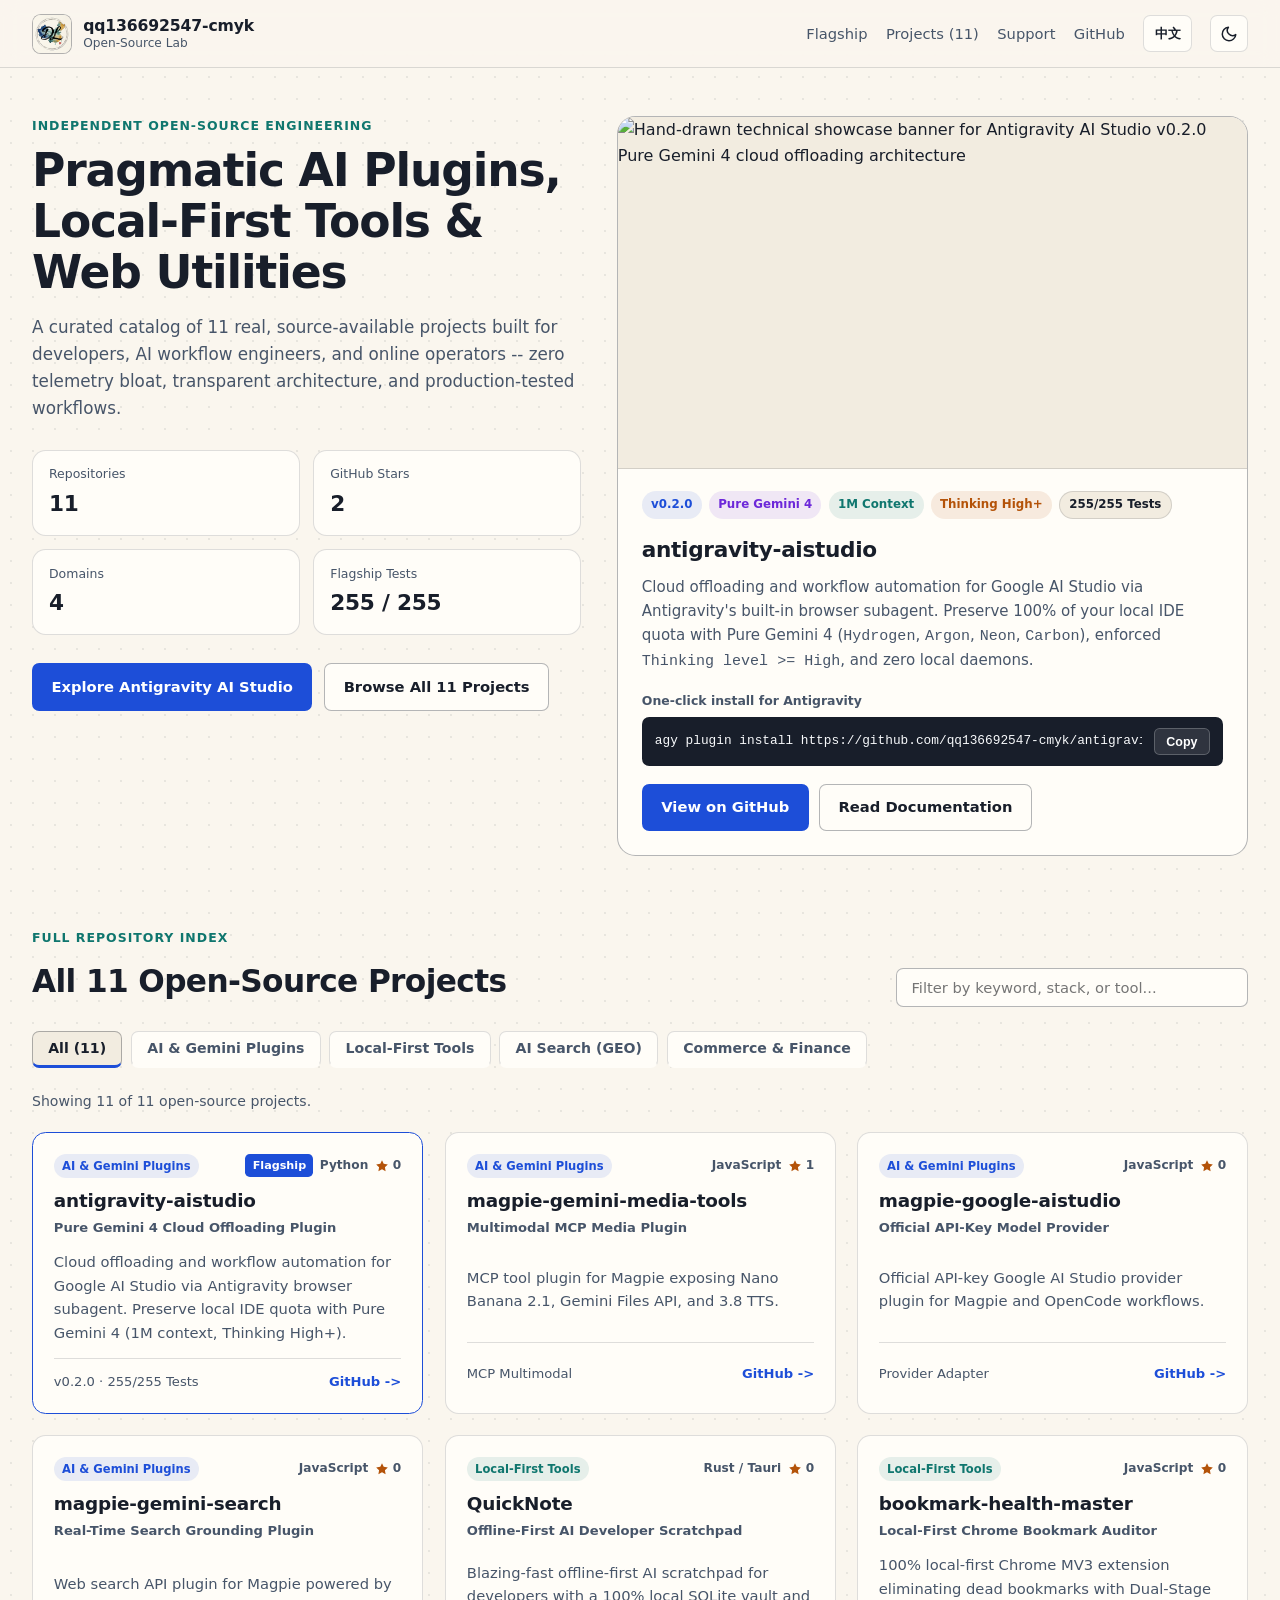
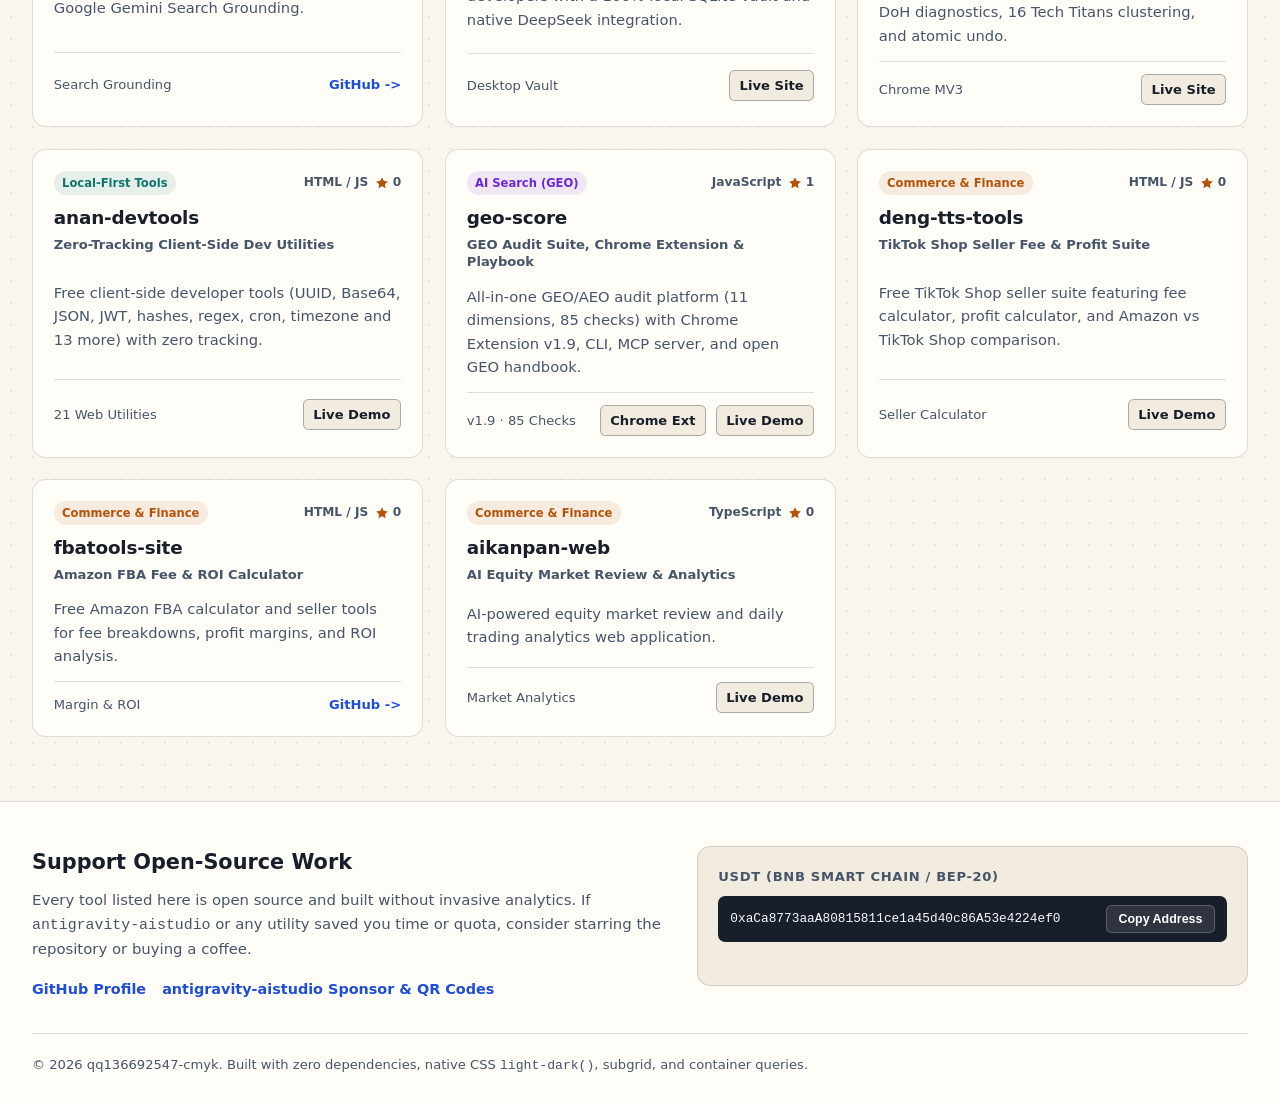
==== index.html @ bf9abc32 "chore: remove archived geo-optimization-handbook card and upgrade geo-score card to v1.9" ====
<!DOCTYPE html>
<html lang="en">
<head>
  <meta charset="UTF-8">
  <meta name="viewport" content="width=device-width, initial-scale=1.0">
  <meta name="color-scheme" content="light dark">
  <script>
    try {
      document.querySelector('meta[name="color-scheme"]').content = localStorage.getItem("color-scheme") ?? "light dark";
    } catch {}
  </script>
  <script>
    try {
      var langParam = new URLSearchParams(window.location.search).get("lang");
      var savedLang = localStorage.getItem("site-lang");
      var navLang = (navigator.language || "").toLowerCase();
      var initialLang = (langParam === "zh" || langParam === "en")
        ? langParam
        : ((savedLang === "zh" || savedLang === "en") ? savedLang : (navLang.startsWith("zh") ? "zh" : "en"));
      document.documentElement.lang = initialLang === "zh" ? "zh-CN" : "en";
      document.documentElement.dataset.lang = initialLang;
    } catch {}
  </script>
  <title>qq136692547-cmyk | Open-Source Hub &amp; Antigravity AI Studio</title>
  <meta name="description" content="Official open-source hub for qq136692547-cmyk: 11 original projects across Antigravity AI &amp; Gemini plugins, local-first developer tools, AI Search (GEO), and commerce analytics.">
  <meta name="author" content="qq136692547-cmyk">
  <link rel="canonical" href="https://qq136692547-cmyk.github.io/">
  <meta property="og:type" content="website">
  <meta property="og:title" content="qq136692547-cmyk | Open-Source Developer Hub">
  <meta property="og:description" content="11 open-source projects featuring antigravity-aistudio v0.2.0 (Pure Gemini 4 cloud offloading), Magpie MCP plugins, QuickNote, GEO Score, and seller tools.">
  <meta property="og:url" content="https://qq136692547-cmyk.github.io/">
  <meta property="og:image" content="https://raw.githubusercontent.com/qq136692547-cmyk/antigravity-aistudio/main/assets/hero-banner.png">
  <meta name="twitter:card" content="summary_large_image">
  <meta name="twitter:title" content="qq136692547-cmyk | Open-Source Developer Hub">
  <meta name="twitter:description" content="Explore antigravity-aistudio v0.2.0 and 10 more original open-source projects by qq136692547-cmyk.">
  <meta name="twitter:image" content="https://raw.githubusercontent.com/qq136692547-cmyk/antigravity-aistudio/main/assets/hero-banner.png">
  <link rel="icon" href="favicon.ico" sizes="any">
  <link rel="icon" type="image/png" sizes="32x32" href="assets/favicon-32.png">
  <link rel="apple-touch-icon" sizes="512x512" href="assets/brand-icon-512.png">
  <link rel="stylesheet" href="styles.css">
</head>
<body>
  <a class="skip-link" href="#projects" data-i18n="skip_link">Skip to projects</a>

  <header class="site-header">
    <div class="container header-inner">
      <a class="brand" href="#top" data-i18n-aria-label="brand_aria" aria-label="qq136692547-cmyk Open-Source Hub home">
        <span class="brand-mark" aria-hidden="true">
          <img src="assets/brand-icon-128.png" alt="" width="40" height="40" decoding="async" fetchpriority="high">
        </span>
        <span class="brand-text">
          <strong>qq136692547-cmyk</strong>
          <span data-i18n="brand_subtitle">Open-Source Lab</span>
        </span>
      </a>

      <nav class="header-nav" data-i18n-aria-label="nav_aria" aria-label="Primary navigation">
        <a href="#spotlight" data-i18n="nav_flagship">Flagship</a>
        <a href="#projects" data-i18n="nav_projects">Projects (11)</a>
        <a href="#support" data-i18n="nav_support">Support</a>
        <a href="https://github.com/qq136692547-cmyk" target="_blank" rel="noopener noreferrer" data-i18n="nav_github">GitHub</a>
        <button type="button" id="lang-toggle" class="lang-toggle" aria-label="切换为中文">中文</button>
        <button type="button" id="theme-toggle" class="theme-toggle">
          <span class="theme-icon-to-dark">
            <svg width="18" height="18" viewBox="0 0 24 24" fill="none" stroke="currentColor" stroke-width="2" stroke-linecap="round" stroke-linejoin="round" aria-hidden="true">
              <path d="M21 12.79A9 9 0 1 1 11.21 3a7 7 0 0 0 9.79 9.79z"/>
            </svg>
            <span class="sr-only" data-i18n="theme_to_dark">Switch to dark theme</span>
          </span>
          <span class="theme-icon-to-light">
            <svg width="18" height="18" viewBox="0 0 24 24" fill="none" stroke="currentColor" stroke-width="2" stroke-linecap="round" stroke-linejoin="round" aria-hidden="true">
              <circle cx="12" cy="12" r="4"/>
              <path d="M12 2v2M12 20v2M4.93 4.93l1.41 1.41M17.66 17.66l1.41 1.41M2 12h2M20 12h2M6.34 17.66l-1.41 1.41M19.07 4.93l-1.41 1.41"/>
            </svg>
            <span class="sr-only" data-i18n="theme_to_light">Switch to light theme</span>
          </span>
        </button>
      </nav>
    </div>
  </header>

  <main id="top">
    <section class="hero" aria-labelledby="hero-title">
      <div class="container hero-grid">
        <div class="hero-copy">
          <p class="eyebrow" data-i18n="hero_eyebrow">Independent Open-Source Engineering</p>
          <h1 id="hero-title" data-i18n="hero_title">Pragmatic AI Plugins, Local-First Tools &amp; Web Utilities</h1>
          <p class="hero-lead" data-i18n="hero_lead">
            A curated catalog of 11 real, source-available projects built for developers, AI workflow engineers, and online operators -- zero telemetry bloat, transparent architecture, and production-tested workflows.
          </p>

          <dl class="hero-stats" data-i18n-aria-label="hero_stats_aria" aria-label="Portfolio summary">
            <div class="stat-item">
              <dt data-i18n="stat_repos">Repositories</dt>
              <dd>11</dd>
            </div>
            <div class="stat-item">
              <dt data-i18n="stat_stars">GitHub Stars</dt>
              <dd id="total-stars">2</dd>
            </div>
            <div class="stat-item">
              <dt data-i18n="stat_domains">Domains</dt>
              <dd>4</dd>
            </div>
            <div class="stat-item">
              <dt data-i18n="stat_tests">Flagship Tests</dt>
              <dd>255 / 255</dd>
            </div>
          </dl>

          <div class="hero-actions">
            <a class="btn btn-primary" href="#spotlight" data-i18n="hero_cta_primary">Explore Antigravity AI Studio</a>
            <a class="btn btn-secondary" href="#projects" data-i18n="hero_cta_secondary">Browse All 11 Projects</a>
          </div>
        </div>

        <aside id="spotlight" class="spotlight" aria-labelledby="spotlight-title">
          <div class="spotlight-media">
            <img
              src="https://raw.githubusercontent.com/qq136692547-cmyk/antigravity-aistudio/main/assets/hero-banner.png"
              data-i18n-alt="spotlight_img_alt"
              alt="Hand-drawn technical showcase banner for Antigravity AI Studio v0.2.0 Pure Gemini 4 cloud offloading architecture"
              width="1376"
              height="768"
              loading="eager"
              fetchpriority="high"
            >
          </div>
          <div class="spotlight-body">
            <div class="spotlight-badges" data-i18n-aria-label="spotlight_badges_aria" aria-label="Flagship highlights">
              <span class="badge badge-cobalt">v0.2.0</span>
              <span class="badge badge-purple">Pure Gemini 4</span>
              <span class="badge badge-teal" data-i18n="badge_context">1M Context</span>
              <span class="badge badge-amber">Thinking High+</span>
              <span class="badge badge-neutral" data-i18n="badge_tests">255/255 Tests</span>
            </div>
            <h2 id="spotlight-title">antigravity-aistudio</h2>
            <p data-i18n-html="spotlight_desc">
              Cloud offloading and workflow automation for Google AI Studio via Antigravity's built-in browser subagent. Preserve 100% of your local IDE quota with Pure Gemini 4 (<code>Hydrogen</code>, <code>Argon</code>, <code>Neon</code>, <code>Carbon</code>), enforced <code>Thinking level &gt;= High</code>, and zero local daemons.
            </p>
            <p class="install-label" data-i18n="spotlight_install_label">One-click install for Antigravity</p>
            <div class="install-bar">
              <code id="install-cmd">agy plugin install https://github.com/qq136692547-cmyk/antigravity-aistudio</code>
              <button
                type="button"
                class="copy-btn"
                data-copy-target="install-cmd"
                data-i18n="copy_cmd_btn"
                data-i18n-aria-label="copy_cmd_aria"
                aria-label="Copy Antigravity AI Studio install command"
              >Copy</button>
            </div>
            <div class="spotlight-links">
              <a class="btn btn-primary" href="https://github.com/qq136692547-cmyk/antigravity-aistudio" target="_blank" rel="noopener noreferrer" data-i18n="spotlight_repo_btn">View on GitHub</a>
              <a class="btn btn-secondary" href="https://github.com/qq136692547-cmyk/antigravity-aistudio#readme" target="_blank" rel="noopener noreferrer" data-i18n="spotlight_docs_btn">Read Documentation</a>
            </div>
          </div>
        </aside>
      </div>
    </section>

    <section id="projects" class="catalog-section" aria-labelledby="catalog-title">
      <div class="container">
        <div class="catalog-header">
          <div>
            <p class="eyebrow" data-i18n="catalog_eyebrow">Full Repository Index</p>
            <h2 id="catalog-title" data-i18n="catalog_title">All 11 Open-Source Projects</h2>
          </div>
          <div class="search-wrap">
            <label for="project-search" class="sr-only" data-i18n="search_label">Search projects by name, stack, or keyword</label>
            <input
              type="search"
              id="project-search"
              class="search-input"
              data-i18n-placeholder="search_placeholder"
              placeholder="Filter by keyword, stack, or tool..."
              autocomplete="off"
              spellcheck="false"
            >
          </div>
        </div>

        <div class="filter-bar" role="group" data-i18n-aria-label="filter_bar_aria" aria-label="Filter projects by category">
          <button type="button" class="filter-btn" data-category="all" aria-pressed="true" data-i18n="filter_all">All (11)</button>
          <button type="button" class="filter-btn" data-category="ai-plugins" aria-pressed="false" data-i18n="filter_ai">AI &amp; Gemini Plugins</button>
          <button type="button" class="filter-btn" data-category="devtools" aria-pressed="false" data-i18n="filter_dev">Local-First Tools</button>
          <button type="button" class="filter-btn" data-category="geo" aria-pressed="false" data-i18n="filter_geo">AI Search (GEO)</button>
          <button type="button" class="filter-btn" data-category="commerce" aria-pressed="false" data-i18n="filter_commerce">Commerce &amp; Finance</button>
        </div>

        <p id="results-status" class="results-status" aria-live="polite">Showing 11 of 11 open-source projects.</p>

        <div id="projects-grid" class="projects-grid">
          <article class="card card-featured" data-repo="antigravity-aistudio" data-category="ai-plugins" data-search="antigravity-aistudio python ai plugins google ai studio gemini 4 1m context thinking high cloud offload browser subagent 云端卸载 推理 上下文 配额 浏览器 子智能体 调优">
            <header class="card-header">
              <div class="card-top-row">
                <span class="cat-pill cat-ai" data-i18n="cat_ai">AI &amp; Gemini Plugins</span>
                <div class="card-meta-right">
                  <span class="badge-featured" data-i18n="badge_flagship">Flagship</span>
                  <span class="lang-tag">Python</span>
                  <span class="star-pill" data-i18n-aria-label="stars_aria" aria-label="GitHub stars">
                    <svg width="14" height="14" viewBox="0 0 24 24" fill="currentColor" aria-hidden="true"><path d="M12 2l2.9 6.26L22 9.27l-5 4.87 1.18 6.88L12 17.77l-6.18 3.25L7 14.14 2 9.27l7.1-1.01L12 2z"/></svg>
                    <span data-stars-for="antigravity-aistudio">0</span>
                  </span>
                </div>
              </div>
              <h3>
                <a class="card-link" href="https://github.com/qq136692547-cmyk/antigravity-aistudio" target="_blank" rel="noopener noreferrer">antigravity-aistudio</a>
              </h3>
              <p class="card-subtitle" data-i18n="card_01_sub">Pure Gemini 4 Cloud Offloading Plugin</p>
            </header>
            <p class="card-body" data-i18n="card_01_desc">
              Cloud offloading and workflow automation for Google AI Studio via Antigravity browser subagent. Preserve local IDE quota with Pure Gemini 4 (1M context, Thinking High+).
            </p>
            <footer class="card-footer">
              <span class="footer-note" data-i18n="card_01_note">v0.2.0 &middot; 255/255 Tests</span>
              <span class="footer-actions">
                <span class="repo-arrow" aria-hidden="true" data-i18n="action_source">GitHub -&gt;</span>
              </span>
            </footer>
          </article>

          <article class="card" data-repo="magpie-gemini-media-tools" data-category="ai-plugins" data-search="magpie-gemini-media-tools javascript mcp plugin magpie nano banana 2.1 gemini files api 3.8 tts 多模态 生图 语音合成 音频 文件 插件">
            <header class="card-header">
              <div class="card-top-row">
                <span class="cat-pill cat-ai" data-i18n="cat_ai">AI &amp; Gemini Plugins</span>
                <div class="card-meta-right">
                  <span class="lang-tag">JavaScript</span>
                  <span class="star-pill" data-i18n-aria-label="stars_aria" aria-label="GitHub stars">
                    <svg width="14" height="14" viewBox="0 0 24 24" fill="currentColor" aria-hidden="true"><path d="M12 2l2.9 6.26L22 9.27l-5 4.87 1.18 6.88L12 17.77l-6.18 3.25L7 14.14 2 9.27l7.1-1.01L12 2z"/></svg>
                    <span data-stars-for="magpie-gemini-media-tools">1</span>
                  </span>
                </div>
              </div>
              <h3>
                <a class="card-link" href="https://github.com/qq136692547-cmyk/magpie-gemini-media-tools" target="_blank" rel="noopener noreferrer">magpie-gemini-media-tools</a>
              </h3>
              <p class="card-subtitle" data-i18n="card_02_sub">Multimodal MCP Media Plugin</p>
            </header>
            <p class="card-body" data-i18n="card_02_desc">
              MCP tool plugin for Magpie exposing Nano Banana 2.1, Gemini Files API, and 3.8 TTS.
            </p>
            <footer class="card-footer">
              <span class="footer-note" data-i18n="card_02_note">MCP Multimodal</span>
              <span class="footer-actions">
                <span class="repo-arrow" aria-hidden="true" data-i18n="action_source">GitHub -&gt;</span>
              </span>
            </footer>
          </article>

          <article class="card" data-repo="magpie-google-aistudio" data-category="ai-plugins" data-search="magpie-google-aistudio javascript api key provider plugin magpie opencode workflows 模型接入 密钥 工作流 插件">
            <header class="card-header">
              <div class="card-top-row">
                <span class="cat-pill cat-ai" data-i18n="cat_ai">AI &amp; Gemini Plugins</span>
                <div class="card-meta-right">
                  <span class="lang-tag">JavaScript</span>
                  <span class="star-pill" data-i18n-aria-label="stars_aria" aria-label="GitHub stars">
                    <svg width="14" height="14" viewBox="0 0 24 24" fill="currentColor" aria-hidden="true"><path d="M12 2l2.9 6.26L22 9.27l-5 4.87 1.18 6.88L12 17.77l-6.18 3.25L7 14.14 2 9.27l7.1-1.01L12 2z"/></svg>
                    <span data-stars-for="magpie-google-aistudio">0</span>
                  </span>
                </div>
              </div>
              <h3>
                <a class="card-link" href="https://github.com/qq136692547-cmyk/magpie-google-aistudio" target="_blank" rel="noopener noreferrer">magpie-google-aistudio</a>
              </h3>
              <p class="card-subtitle" data-i18n="card_03_sub">Official API-Key Model Provider</p>
            </header>
            <p class="card-body" data-i18n="card_03_desc">
              Official API-key Google AI Studio provider plugin for Magpie and OpenCode workflows.
            </p>
            <footer class="card-footer">
              <span class="footer-note" data-i18n="card_03_note">Provider Adapter</span>
              <span class="footer-actions">
                <span class="repo-arrow" aria-hidden="true" data-i18n="action_source">GitHub -&gt;</span>
              </span>
            </footer>
          </article>

          <article class="card" data-repo="magpie-gemini-search" data-category="ai-plugins" data-search="magpie-gemini-search javascript web search api plugin magpie google gemini search grounding 联网 搜索 实时 检索 插件">
            <header class="card-header">
              <div class="card-top-row">
                <span class="cat-pill cat-ai" data-i18n="cat_ai">AI &amp; Gemini Plugins</span>
                <div class="card-meta-right">
                  <span class="lang-tag">JavaScript</span>
                  <span class="star-pill" data-i18n-aria-label="stars_aria" aria-label="GitHub stars">
                    <svg width="14" height="14" viewBox="0 0 24 24" fill="currentColor" aria-hidden="true"><path d="M12 2l2.9 6.26L22 9.27l-5 4.87 1.18 6.88L12 17.77l-6.18 3.25L7 14.14 2 9.27l7.1-1.01L12 2z"/></svg>
                    <span data-stars-for="magpie-gemini-search">0</span>
                  </span>
                </div>
              </div>
              <h3>
                <a class="card-link" href="https://github.com/qq136692547-cmyk/magpie-gemini-search" target="_blank" rel="noopener noreferrer">magpie-gemini-search</a>
              </h3>
              <p class="card-subtitle" data-i18n="card_04_sub">Real-Time Search Grounding Plugin</p>
            </header>
            <p class="card-body" data-i18n="card_04_desc">
              Web search API plugin for Magpie powered by Google Gemini Search Grounding.
            </p>
            <footer class="card-footer">
              <span class="footer-note" data-i18n="card_04_note">Search Grounding</span>
              <span class="footer-actions">
                <span class="repo-arrow" aria-hidden="true" data-i18n="action_source">GitHub -&gt;</span>
              </span>
            </footer>
          </article>

          <article class="card" data-repo="QuickNote" data-category="devtools" data-search="quicknote rust tauri offline-first ai scratchpad sqlite vault deepseek desktop 便签 笔记 离线 本地 桌面端 数据库">
            <header class="card-header">
              <div class="card-top-row">
                <span class="cat-pill cat-dev" data-i18n="cat_dev">Local-First Tools</span>
                <div class="card-meta-right">
                  <span class="lang-tag">Rust / Tauri</span>
                  <span class="star-pill" data-i18n-aria-label="stars_aria" aria-label="GitHub stars">
                    <svg width="14" height="14" viewBox="0 0 24 24" fill="currentColor" aria-hidden="true"><path d="M12 2l2.9 6.26L22 9.27l-5 4.87 1.18 6.88L12 17.77l-6.18 3.25L7 14.14 2 9.27l7.1-1.01L12 2z"/></svg>
                    <span data-stars-for="QuickNote">0</span>
                  </span>
                </div>
              </div>
              <h3>
                <a class="card-link" href="https://github.com/qq136692547-cmyk/QuickNote" target="_blank" rel="noopener noreferrer">QuickNote</a>
              </h3>
              <p class="card-subtitle" data-i18n="card_05_sub">Offline-First AI Developer Scratchpad</p>
            </header>
            <p class="card-body" data-i18n="card_05_desc">
              Blazing-fast offline-first AI scratchpad for developers with a 100% local SQLite vault and native DeepSeek integration.
            </p>
            <footer class="card-footer">
              <span class="footer-note" data-i18n="card_05_note">Desktop Vault</span>
              <span class="footer-actions">
                <a class="demo-link" href="https://quicknote-official.pages.dev" target="_blank" rel="noopener noreferrer" data-i18n="action_live_site">Live Site</a>
              </span>
            </footer>
          </article>

          <article class="card" data-repo="bookmark-health-master" data-category="devtools" data-search="bookmark-health-master javascript chrome mv3 extension doh diagnostics clustering atomic undo 书签 死链 清理 扩展 浏览器 诊断 聚类 撤销">
            <header class="card-header">
              <div class="card-top-row">
                <span class="cat-pill cat-dev" data-i18n="cat_dev">Local-First Tools</span>
                <div class="card-meta-right">
                  <span class="lang-tag">JavaScript</span>
                  <span class="star-pill" data-i18n-aria-label="stars_aria" aria-label="GitHub stars">
                    <svg width="14" height="14" viewBox="0 0 24 24" fill="currentColor" aria-hidden="true"><path d="M12 2l2.9 6.26L22 9.27l-5 4.87 1.18 6.88L12 17.77l-6.18 3.25L7 14.14 2 9.27l7.1-1.01L12 2z"/></svg>
                    <span data-stars-for="bookmark-health-master">0</span>
                  </span>
                </div>
              </div>
              <h3>
                <a class="card-link" href="https://github.com/qq136692547-cmyk/bookmark-health-master" target="_blank" rel="noopener noreferrer">bookmark-health-master</a>
              </h3>
              <p class="card-subtitle" data-i18n="card_06_sub">Local-First Chrome Bookmark Auditor</p>
            </header>
            <p class="card-body" data-i18n="card_06_desc">
              100% local-first Chrome MV3 extension eliminating dead bookmarks with Dual-Stage DoH diagnostics, 16 Tech Titans clustering, and atomic undo.
            </p>
            <footer class="card-footer">
              <span class="footer-note" data-i18n="card_06_note">Chrome MV3</span>
              <span class="footer-actions">
                <a class="demo-link" href="https://bhm-pro-ern.pages.dev/" target="_blank" rel="noopener noreferrer" data-i18n="action_live_site">Live Site</a>
              </span>
            </footer>
          </article>

          <article class="card" data-repo="anan-devtools" data-category="devtools" data-search="anan-devtools html js client-side developer tools uuid base64 json jwt hashes regex cron timezone 开发者工具 工具箱 格式化 编码 哈希 正则 时区">
            <header class="card-header">
              <div class="card-top-row">
                <span class="cat-pill cat-dev" data-i18n="cat_dev">Local-First Tools</span>
                <div class="card-meta-right">
                  <span class="lang-tag">HTML / JS</span>
                  <span class="star-pill" data-i18n-aria-label="stars_aria" aria-label="GitHub stars">
                    <svg width="14" height="14" viewBox="0 0 24 24" fill="currentColor" aria-hidden="true"><path d="M12 2l2.9 6.26L22 9.27l-5 4.87 1.18 6.88L12 17.77l-6.18 3.25L7 14.14 2 9.27l7.1-1.01L12 2z"/></svg>
                    <span data-stars-for="anan-devtools">0</span>
                  </span>
                </div>
              </div>
              <h3>
                <a class="card-link" href="https://github.com/qq136692547-cmyk/anan-devtools" target="_blank" rel="noopener noreferrer">anan-devtools</a>
              </h3>
              <p class="card-subtitle" data-i18n="card_07_sub">Zero-Tracking Client-Side Dev Utilities</p>
            </header>
            <p class="card-body" data-i18n="card_07_desc">
              Free client-side developer tools (UUID, Base64, JSON, JWT, hashes, regex, cron, timezone and 13 more) with zero tracking.
            </p>
            <footer class="card-footer">
              <span class="footer-note" data-i18n="card_07_note">21 Web Utilities</span>
              <span class="footer-actions">
                <a class="demo-link" href="https://anan.zh.kg" target="_blank" rel="noopener noreferrer" data-i18n="action_live_demo">Live Demo</a>
              </span>
            </footer>
          </article>

          <article class="card" data-repo="geo-score" data-category="geo" data-search="geo-score javascript generative engine optimization geo aeo audit tool ai search visibility chrome extension cli mcp handbook llms.txt 生成式引擎优化 ai搜索 诊断 评分 可见度 引用率 浏览器扩展 实战手册">
            <header class="card-header">
              <div class="card-top-row">
                <span class="cat-pill cat-geo" data-i18n="cat_geo">AI Search (GEO)</span>
                <div class="card-meta-right">
                  <span class="lang-tag">JavaScript</span>
                  <span class="star-pill" data-i18n-aria-label="stars_aria" aria-label="GitHub stars">
                    <svg width="14" height="14" viewBox="0 0 24 24" fill="currentColor" aria-hidden="true"><path d="M12 2l2.9 6.26L22 9.27l-5 4.87 1.18 6.88L12 17.77l-6.18 3.25L7 14.14 2 9.27l7.1-1.01L12 2z"/></svg>
                    <span data-stars-for="geo-score">1</span>
                  </span>
                </div>
              </div>
              <h3>
                <a class="card-link" href="https://github.com/qq136692547-cmyk/geo-score" target="_blank" rel="noopener noreferrer">geo-score</a>
              </h3>
              <p class="card-subtitle" data-i18n="card_08_sub">GEO Audit Suite, Chrome Extension &amp; Playbook</p>
            </header>
            <p class="card-body" data-i18n="card_08_desc">
              All-in-one GEO/AEO audit platform (11 dimensions, 85 checks) with Chrome Extension v1.9, CLI, MCP server, and open GEO handbook.
            </p>
            <footer class="card-footer">
              <span class="footer-note" data-i18n="card_08_note">v1.9 · 85 Checks</span>
              <span class="footer-actions">
                <a class="demo-link" href="https://chromewebstore.google.com/detail/geoscore-free-geo-aeo-llm/cboppgehhkhaamcgfcikhekkdaelichn" target="_blank" rel="noopener noreferrer" data-i18n="action_chrome_ext">Chrome Ext</a>
                <a class="demo-link" href="https://geoscore.help/" target="_blank" rel="noopener noreferrer" data-i18n="action_live_demo">Live Demo</a>
              </span>
            </footer>
          </article>

          <article class="card" data-repo="deng-tts-tools" data-category="commerce" data-search="deng-tts-tools html js tiktok shop seller suite fee calculator profit amazon comparison tiktok 跨境电商 卖家 佣金 费用 利润 计算器 亚马逊">
            <header class="card-header">
              <div class="card-top-row">
                <span class="cat-pill cat-commerce" data-i18n="cat_commerce">Commerce &amp; Finance</span>
                <div class="card-meta-right">
                  <span class="lang-tag">HTML / JS</span>
                  <span class="star-pill" data-i18n-aria-label="stars_aria" aria-label="GitHub stars">
                    <svg width="14" height="14" viewBox="0 0 24 24" fill="currentColor" aria-hidden="true"><path d="M12 2l2.9 6.26L22 9.27l-5 4.87 1.18 6.88L12 17.77l-6.18 3.25L7 14.14 2 9.27l7.1-1.01L12 2z"/></svg>
                    <span data-stars-for="deng-tts-tools">0</span>
                  </span>
                </div>
              </div>
              <h3>
                <a class="card-link" href="https://github.com/qq136692547-cmyk/deng-tts-tools" target="_blank" rel="noopener noreferrer">deng-tts-tools</a>
              </h3>
              <p class="card-subtitle" data-i18n="card_10_sub">TikTok Shop Seller Fee &amp; Profit Suite</p>
            </header>
            <p class="card-body" data-i18n="card_10_desc">
              Free TikTok Shop seller suite featuring fee calculator, profit calculator, and Amazon vs TikTok Shop comparison.
            </p>
            <footer class="card-footer">
              <span class="footer-note" data-i18n="card_10_note">Seller Calculator</span>
              <span class="footer-actions">
                <a class="demo-link" href="https://ttcalc.shop/" target="_blank" rel="noopener noreferrer" data-i18n="action_live_demo">Live Demo</a>
              </span>
            </footer>
          </article>

          <article class="card" data-repo="fbatools-site" data-category="commerce" data-search="fbatools-site html js amazon fba calculator seller tools fee breakdowns profit margins roi 亚马逊 跨境电商 费用 利润 毛利率 投资回报率 计算器">
            <header class="card-header">
              <div class="card-top-row">
                <span class="cat-pill cat-commerce" data-i18n="cat_commerce">Commerce &amp; Finance</span>
                <div class="card-meta-right">
                  <span class="lang-tag">HTML / JS</span>
                  <span class="star-pill" data-i18n-aria-label="stars_aria" aria-label="GitHub stars">
                    <svg width="14" height="14" viewBox="0 0 24 24" fill="currentColor" aria-hidden="true"><path d="M12 2l2.9 6.26L22 9.27l-5 4.87 1.18 6.88L12 17.77l-6.18 3.25L7 14.14 2 9.27l7.1-1.01L12 2z"/></svg>
                    <span data-stars-for="fbatools-site">0</span>
                  </span>
                </div>
              </div>
              <h3>
                <a class="card-link" href="https://github.com/qq136692547-cmyk/fbatools-site" target="_blank" rel="noopener noreferrer">fbatools-site</a>
              </h3>
              <p class="card-subtitle" data-i18n="card_11_sub">Amazon FBA Fee &amp; ROI Calculator</p>
            </header>
            <p class="card-body" data-i18n="card_11_desc">
              Free Amazon FBA calculator and seller tools for fee breakdowns, profit margins, and ROI analysis.
            </p>
            <footer class="card-footer">
              <span class="footer-note" data-i18n="card_11_note">Margin &amp; ROI</span>
              <span class="footer-actions">
                <span class="repo-arrow" aria-hidden="true" data-i18n="action_source">GitHub -&gt;</span>
              </span>
            </footer>
          </article>

          <article class="card" data-repo="aikanpan-web" data-category="commerce" data-search="aikanpan-web typescript ai-powered equity market review daily trading analytics web application 爱看盘 a股 股票 复盘 交易分析 金融 量化">
            <header class="card-header">
              <div class="card-top-row">
                <span class="cat-pill cat-commerce" data-i18n="cat_commerce">Commerce &amp; Finance</span>
                <div class="card-meta-right">
                  <span class="lang-tag">TypeScript</span>
                  <span class="star-pill" data-i18n-aria-label="stars_aria" aria-label="GitHub stars">
                    <svg width="14" height="14" viewBox="0 0 24 24" fill="currentColor" aria-hidden="true"><path d="M12 2l2.9 6.26L22 9.27l-5 4.87 1.18 6.88L12 17.77l-6.18 3.25L7 14.14 2 9.27l7.1-1.01L12 2z"/></svg>
                    <span data-stars-for="aikanpan-web">0</span>
                  </span>
                </div>
              </div>
              <h3>
                <a class="card-link" href="https://github.com/qq136692547-cmyk/aikanpan-web" target="_blank" rel="noopener noreferrer">aikanpan-web</a>
              </h3>
              <p class="card-subtitle" data-i18n="card_12_sub">AI Equity Market Review &amp; Analytics</p>
            </header>
            <p class="card-body" data-i18n="card_12_desc">
              AI-powered equity market review and daily trading analytics web application.
            </p>
            <footer class="card-footer">
              <span class="footer-note" data-i18n="card_12_note">Market Analytics</span>
              <span class="footer-actions">
                <a class="demo-link" href="https://aikanpan.top" target="_blank" rel="noopener noreferrer" data-i18n="action_live_demo">Live Demo</a>
              </span>
            </footer>
          </article>
        </div>

        <div id="empty-state" class="empty-state" hidden>
          <p data-i18n="empty_text">No projects matched your current filter or search query.</p>
          <button type="button" id="reset-filters" class="btn btn-secondary" data-i18n="empty_reset">Reset Filters</button>
        </div>
      </div>
    </section>
  </main>

  <footer id="support" class="site-footer">
    <div class="container footer-grid">
      <div class="footer-about">
        <h2 data-i18n="footer_heading">Support Open-Source Work</h2>
        <p data-i18n-html="footer_desc">
          Every tool listed here is open source and built without invasive analytics. If <code>antigravity-aistudio</code> or any utility saved you time or quota, consider starring the repository or buying a coffee.
        </p>
        <div class="footer-links">
          <a href="https://github.com/qq136692547-cmyk" target="_blank" rel="noopener noreferrer" data-i18n="footer_gh_profile">GitHub Profile</a>
          <a href="https://github.com/qq136692547-cmyk/antigravity-aistudio#support--buy-me-a-coffee" target="_blank" rel="noopener noreferrer" data-i18n="footer_sponsor_link">antigravity-aistudio Sponsor &amp; QR Codes</a>
        </div>
      </div>

      <div class="support-box">
        <p class="support-label" data-i18n="support_usdt_label">USDT (BNB Smart Chain / BEP-20)</p>
        <div class="wallet-row">
          <code id="usdt-address">0xaCa8773aaA80815811ce1a45d40c86A53e4224ef0</code>
          <button
            type="button"
            class="copy-btn"
            data-copy-target="usdt-address"
            data-i18n="copy_addr_btn"
            data-i18n-aria-label="copy_addr_aria"
            aria-label="Copy USDT BNB Smart Chain wallet address"
          >Copy Address</button>
        </div>
        <p id="copy-status" class="copy-status" aria-live="polite"></p>
      </div>
    </div>

    <div class="container footer-bottom">
      <p data-i18n-html="footer_bottom">&copy; 2026 qq136692547-cmyk. Built with zero dependencies, native CSS <code>light-dark()</code>, subgrid, and container queries.</p>
    </div>
  </footer>

  <script src="app.js" defer></script>
</body>
</html>
---- styles.css ----
:root {
  color-scheme: light dark;

  --bg-page: light-dark(#FAF6EE, #0B101C);
  --bg-dot: light-dark(rgba(24, 30, 42, 0.08), rgba(148, 163, 184, 0.12));
  --bg-surface: light-dark(#FFFDF8, #131B2E);
  --bg-surface-alt: light-dark(#F2ECE0, #1A243B);
  --bg-header: light-dark(rgba(250, 246, 238, 0.9), rgba(11, 16, 28, 0.9));
  --bg-code: light-dark(#181E2A, #070B14);

  --text-primary: light-dark(#181E2A, #F1F5F9);
  --text-secondary: light-dark(#475569, #94A3B8);
  --text-code: light-dark(#F8FAFC, #E2E8F0);

  --border-subtle: light-dark(rgba(24, 30, 42, 0.14), rgba(148, 163, 184, 0.18));
  --border-strong: light-dark(rgba(24, 30, 42, 0.32), rgba(148, 163, 184, 0.38));

  --accent-cobalt: light-dark(#1D4ED8, #60A5FA);
  --accent-cobalt-soft: light-dark(rgba(29, 78, 216, 0.1), rgba(96, 165, 250, 0.16));
  --accent-teal: light-dark(#0F766E, #2DD4BF);
  --accent-teal-soft: light-dark(rgba(15, 118, 110, 0.1), rgba(45, 212, 191, 0.16));
  --accent-purple: light-dark(#6D28D9, #A78BFA);
  --accent-purple-soft: light-dark(rgba(109, 40, 217, 0.1), rgba(167, 139, 250, 0.16));
  --accent-amber: light-dark(#B45309, #FBBF24);
  --accent-amber-soft: light-dark(rgba(180, 83, 9, 0.11), rgba(251, 191, 36, 0.16));

  --shadow-card: light-dark(0 1px 3px rgba(24, 30, 42, 0.06), 0 4px 16px rgba(2, 6, 23, 0.45));
  --shadow-card-hover: light-dark(0 14px 28px rgba(24, 30, 42, 0.12), 0 16px 32px rgba(2, 6, 23, 0.65));

  --font-sans: system-ui, -apple-system, "Segoe UI", Roboto, "PingFang SC", "Hiragino Sans GB", "Microsoft YaHei", "Noto Sans CJK SC", Helvetica, Arial, sans-serif;
  --font-mono: ui-monospace, SFMono-Regular, Menlo, Monaco, Consolas, monospace;

  --radius-sm: 0.45rem;
  --radius-md: 0.85rem;
  --radius-lg: 1.15rem;

  &:has(> head > meta[name="color-scheme"][content="dark"]) {
    color-scheme: dark;
  }

  &:has(> head > meta[name="color-scheme"][content="light"]) {
    color-scheme: light;
  }
}

*,
*::before,
*::after {
  box-sizing: border-box;
}

html {
  scroll-behavior: smooth;
}

body {
  margin: 0;
  min-height: 100dvh;
  font-family: var(--font-sans);
  line-height: 1.6;
  color: var(--text-primary);
  background-color: var(--bg-page);
  background-image: radial-gradient(var(--bg-dot) 1px, transparent 1px);
  background-size: 22px 22px;
  -webkit-font-smoothing: antialiased;
}

img {
  display: block;
  max-width: 100%;
  height: auto;
}

code {
  font-family: var(--font-mono);
}

.sr-only {
  position: absolute;
  width: 1px;
  height: 1px;
  padding: 0;
  margin: -1px;
  overflow: hidden;
  clip: rect(0, 0, 0, 0);
  white-space: nowrap;
  border: 0;
}

.skip-link {
  position: absolute;
  inset-inline-start: 1rem;
  inset-block-start: -4rem;
  z-index: 100;
  padding: 0.6rem 1rem;
  border-radius: var(--radius-sm);
  background: var(--accent-cobalt);
  color: #FFFFFF;
  font-weight: 600;
  text-decoration: none;
}

.skip-link:focus {
  inset-block-start: 1rem;
}

.container {
  width: min(76rem, 100% - 2.5rem);
  margin-inline: auto;
}

/* Header & Navigation */
.site-header {
  position: sticky;
  top: 0;
  z-index: 40;
  background-color: var(--bg-header);
  backdrop-filter: blur(10px);
  border-block-end: 1px solid var(--border-subtle);
}

.header-inner {
  display: flex;
  align-items: center;
  justify-content: space-between;
  gap: 1rem;
  padding-block: 0.85rem;
}

.brand {
  display: inline-flex;
  align-items: center;
  gap: 0.7rem;
  color: inherit;
  text-decoration: none;
}

.brand-mark {
  display: block;
  flex: none;
  width: 2.5rem;
  height: 2.5rem;
  border-radius: 0.55rem;
  overflow: hidden;
  background-color: #FAF6EE;
  border: 1px solid var(--border-strong);
  box-shadow: light-dark(0 2px 6px rgba(24, 30, 42, 0.14), 0 2px 10px rgba(0, 0, 0, 0.45));
}

.brand-mark img {
  display: block;
  width: 100%;
  height: 100%;
  object-fit: cover;
}

.brand-text {
  display: flex;
  flex-direction: column;
  line-height: 1.2;
}

.brand-text strong {
  font-size: 0.98rem;
  letter-spacing: -0.01em;
}

.brand-text span {
  font-size: 0.76rem;
  color: var(--text-secondary);
}

.header-nav {
  display: flex;
  align-items: center;
  gap: 1.15rem;
}

.header-nav a {
  font-size: 0.92rem;
  font-weight: 500;
  color: var(--text-secondary);
  text-decoration: none;
  transition: color 0.15s ease;
}

.header-nav a:hover,
.header-nav a:focus-visible {
  color: var(--accent-cobalt);
}

/* Language & Theme Toggle */
.lang-toggle {
  display: inline-flex;
  align-items: center;
  justify-content: center;
  min-width: 2.65rem;
  height: 2.35rem;
  padding: 0 0.65rem;
  border-radius: var(--radius-sm);
  border: 1px solid var(--border-subtle);
  background-color: var(--bg-surface);
  color: var(--text-primary);
  font-family: inherit;
  font-size: 0.82rem;
  font-weight: 700;
  line-height: 1;
  white-space: nowrap;
  cursor: pointer;
  transition: border-color 0.15s ease, background-color 0.15s ease, color 0.15s ease;
}

.lang-toggle:hover {
  border-color: var(--accent-cobalt);
  background-color: var(--bg-surface-alt);
  color: var(--accent-cobalt);
}

.lang-toggle:focus-visible {
  outline: 2px solid var(--accent-cobalt);
  outline-offset: 2px;
}

/* Theme Toggle (CSS-driven state visibility) */
.theme-toggle {
  display: inline-grid;
  place-items: center;
  width: 2.35rem;
  height: 2.35rem;
  padding: 0;
  border-radius: var(--radius-sm);
  border: 1px solid var(--border-subtle);
  background-color: var(--bg-surface);
  color: var(--text-primary);
  cursor: pointer;
  transition: border-color 0.15s ease, background-color 0.15s ease;
}

.theme-toggle:hover {
  border-color: var(--accent-cobalt);
  background-color: var(--bg-surface-alt);
}

.theme-toggle:focus-visible {
  outline: 2px solid var(--accent-cobalt);
  outline-offset: 2px;
}

.theme-icon-to-light {
  display: none;
}

.theme-icon-to-dark {
  display: inline-flex;
}

@media (prefers-color-scheme: dark) {
  :root:has(> head > meta[name="color-scheme"][content="light dark"]) .theme-icon-to-dark {
    display: none;
  }

  :root:has(> head > meta[name="color-scheme"][content="light dark"]) .theme-icon-to-light {
    display: inline-flex;
  }
}

:root:has(> head > meta[name="color-scheme"][content="dark"]) .theme-icon-to-dark {
  display: none;
}

:root:has(> head > meta[name="color-scheme"][content="dark"]) .theme-icon-to-light {
  display: inline-flex;
}

:root:has(> head > meta[name="color-scheme"][content="light"]) .theme-icon-to-dark {
  display: inline-flex;
}

:root:has(> head > meta[name="color-scheme"][content="light"]) .theme-icon-to-light {
  display: none;
}

/* Hero & Flagship Spotlight */
.hero {
  padding-block: 3rem 2.5rem;
}

.hero-grid {
  display: grid;
  grid-template-columns: minmax(0, 1fr) minmax(0, 1.15fr);
  gap: 2.25rem;
  align-items: start;
}

.eyebrow {
  margin: 0 0 0.55rem;
  font-size: 0.78rem;
  font-weight: 700;
  letter-spacing: 0.08em;
  text-transform: uppercase;
  color: var(--accent-teal);
}

.hero-copy h1 {
  margin: 0 0 1rem;
  font-size: clamp(2rem, 3.6vw, 2.85rem);
  line-height: 1.12;
  letter-spacing: -0.025em;
}

.hero-lead {
  margin: 0 0 1.75rem;
  font-size: 1.05rem;
  color: var(--text-secondary);
  max-width: 56ch;
}

.hero-stats {
  display: grid;
  grid-template-columns: repeat(2, minmax(0, 1fr));
  gap: 0.85rem;
  margin: 0 0 1.75rem;
}

.stat-item {
  padding: 0.85rem 1rem;
  border-radius: var(--radius-md);
  background-color: var(--bg-surface);
  border: 1px solid var(--border-subtle);
  box-shadow: var(--shadow-card);
}

.stat-item dt {
  font-size: 0.78rem;
  color: var(--text-secondary);
}

.stat-item dd {
  margin: 0.15rem 0 0;
  font-size: 1.35rem;
  font-weight: 700;
  letter-spacing: -0.01em;
}

.hero-actions {
  display: flex;
  flex-wrap: wrap;
  gap: 0.75rem;
}

.btn {
  display: inline-flex;
  align-items: center;
  justify-content: center;
  gap: 0.45rem;
  padding: 0.68rem 1.15rem;
  border-radius: var(--radius-sm);
  font-size: 0.92rem;
  font-weight: 600;
  text-decoration: none;
  border: 1px solid transparent;
  cursor: pointer;
  transition: transform 0.15s ease, border-color 0.15s ease, background-color 0.15s ease;
}

.btn-primary {
  background-color: var(--accent-cobalt);
  color: #FFFFFF;
}

.btn-primary:hover {
  filter: brightness(1.06);
}

.btn-secondary {
  background-color: var(--bg-surface);
  color: var(--text-primary);
  border-color: var(--border-strong);
}

.btn-secondary:hover {
  border-color: var(--accent-cobalt);
  background-color: var(--bg-surface-alt);
}

.btn:focus-visible,
.copy-btn:focus-visible {
  outline: 2px solid var(--accent-cobalt);
  outline-offset: 2px;
}

/* Flagship Spotlight Card */
.spotlight {
  border-radius: var(--radius-lg);
  background-color: var(--bg-surface);
  border: 1px solid var(--border-strong);
  box-shadow: var(--shadow-card);
  overflow: hidden;
}

.spotlight-media {
  border-block-end: 1px solid var(--border-subtle);
  background-color: var(--bg-surface-alt);
}

.spotlight-media img {
  width: 100%;
  aspect-ratio: 1376 / 768;
  object-fit: cover;
}

.spotlight-body {
  padding: 1.35rem 1.5rem 1.5rem;
}

.spotlight-badges {
  display: flex;
  flex-wrap: wrap;
  gap: 0.45rem;
  margin-bottom: 0.85rem;
}

.badge {
  display: inline-flex;
  align-items: center;
  padding: 0.22rem 0.58rem;
  border-radius: 999px;
  font-size: 0.74rem;
  font-weight: 700;
}

.badge-cobalt {
  background-color: var(--accent-cobalt-soft);
  color: var(--accent-cobalt);
}

.badge-purple {
  background-color: var(--accent-purple-soft);
  color: var(--accent-purple);
}

.badge-teal {
  background-color: var(--accent-teal-soft);
  color: var(--accent-teal);
}

.badge-amber {
  background-color: var(--accent-amber-soft);
  color: var(--accent-amber);
}

.badge-neutral {
  background-color: var(--bg-surface-alt);
  color: var(--text-primary);
  border: 1px solid var(--border-subtle);
}

.spotlight-body h2 {
  margin: 0 0 0.5rem;
  font-size: 1.35rem;
  letter-spacing: -0.015em;
}

.spotlight-body p {
  margin: 0 0 1.1rem;
  font-size: 0.94rem;
  color: var(--text-secondary);
}

.spotlight-body .install-label {
  margin: 0 0 0.4rem;
  font-size: 0.78rem;
  font-weight: 600;
  color: var(--text-secondary);
}

.install-bar {
  display: flex;
  align-items: center;
  justify-content: space-between;
  gap: 0.75rem;
  padding: 0.6rem 0.75rem;
  margin-bottom: 1.1rem;
  border-radius: var(--radius-sm);
  background-color: var(--bg-code);
  color: var(--text-code);
  border: 1px solid var(--border-strong);
}

.install-bar code {
  overflow-x: auto;
  white-space: nowrap;
  font-size: 0.8rem;
  scrollbar-width: thin;
}

.copy-btn {
  flex: none;
  padding: 0.36rem 0.72rem;
  border-radius: 0.35rem;
  border: 1px solid rgba(255, 255, 255, 0.22);
  background-color: rgba(255, 255, 255, 0.1);
  color: #FFFFFF;
  font-size: 0.78rem;
  font-weight: 600;
  cursor: pointer;
}

.copy-btn:hover {
  background-color: rgba(255, 255, 255, 0.2);
}

.spotlight-links {
  display: flex;
  flex-wrap: wrap;
  gap: 0.65rem;
}

/* Catalog Section & Filters */
.catalog-section {
  padding-block: 2rem 4rem;
}

.catalog-header {
  display: flex;
  flex-wrap: wrap;
  align-items: flex-end;
  justify-content: space-between;
  gap: 1rem;
  margin-bottom: 1.25rem;
}

.catalog-header h2 {
  margin: 0;
  font-size: clamp(1.5rem, 2.5vw, 1.95rem);
  letter-spacing: -0.02em;
}

.search-wrap {
  width: min(100%, 22rem);
}

.search-input {
  width: 100%;
  padding: 0.62rem 0.9rem;
  border-radius: var(--radius-sm);
  border: 1px solid var(--border-strong);
  background-color: var(--bg-surface);
  color: var(--text-primary);
  font-family: inherit;
  font-size: 0.92rem;
}

.search-input:focus-visible {
  outline: 2px solid var(--accent-cobalt);
  outline-offset: 2px;
}

/* Single-line non-wrapping horizontal category bar */
.filter-bar {
  display: flex;
  flex-wrap: nowrap;
  overflow-x: auto;
  gap: 0.55rem;
  padding-block: 0.25rem 0.5rem;
  margin-bottom: 0.85rem;
  scrollbar-width: thin;
}

.filter-btn {
  flex: none;
  white-space: nowrap;
  padding: 0.55rem 0.95rem;
  border-radius: var(--radius-sm);
  border: 1px solid var(--border-subtle);
  border-block-end: 3px solid transparent;
  background-color: var(--bg-surface);
  color: var(--text-secondary);
  font-family: inherit;
  font-size: 0.88rem;
  font-weight: 600;
  cursor: pointer;
  transition: color 0.15s ease, border-color 0.15s ease, background-color 0.15s ease;
}

.filter-btn:hover {
  color: var(--text-primary);
  border-color: var(--border-strong);
}

.filter-btn[aria-pressed="true"] {
  color: var(--text-primary);
  background-color: var(--bg-surface-alt);
  border-color: var(--border-strong);
  border-block-end: 3px solid var(--accent-cobalt);
}

.filter-btn:focus-visible {
  outline: 2px solid var(--accent-cobalt);
  outline-offset: 2px;
}

.results-status {
  margin: 0 0 1.25rem;
  font-size: 0.88rem;
  color: var(--text-secondary);
}

/* Subgrid + Container Query + Stretched-Link Cards */
.projects-grid {
  display: grid;
  grid-template-columns: repeat(auto-fill, minmax(min(100%, 20.5rem), 1fr));
  gap: 1.35rem;
  align-items: stretch;
}

.card {
  position: relative;
  container-type: inline-size;
  display: grid;
  grid-template-rows: auto 1fr auto;
  row-gap: 0.85rem;
  padding: 1.3rem;
  border-radius: var(--radius-md);
  background-color: var(--bg-surface);
  border: 1px solid var(--border-subtle);
  box-shadow: var(--shadow-card);
  transition: transform 0.16s ease, box-shadow 0.16s ease, border-color 0.16s ease;
}

@supports (grid-template-rows: subgrid) {
  .card {
    grid-row: span 3;
    grid-template-rows: subgrid;
    row-gap: 0.85rem;
  }
}

.card[hidden] {
  display: none;
}

.card-featured {
  border-color: var(--accent-cobalt);
}

.card:has(a.card-link:hover) {
  transform: translateY(-2px);
  border-color: var(--accent-cobalt);
  box-shadow: var(--shadow-card-hover);
}

.card:has(a.card-link:focus-visible) {
  outline: 2px solid var(--accent-cobalt);
  outline-offset: 3px;
}

.card-header {
  display: flex;
  flex-direction: column;
  gap: 0.7rem;
}

.card-top-row {
  display: flex;
  align-items: center;
  justify-content: space-between;
  gap: 0.5rem;
}

.card-meta-right {
  display: inline-flex;
  align-items: center;
  gap: 0.4rem;
}

.cat-pill {
  display: inline-flex;
  align-items: center;
  padding: 0.18rem 0.52rem;
  border-radius: 999px;
  font-size: 0.72rem;
  font-weight: 700;
}

.cat-ai {
  background-color: var(--accent-cobalt-soft);
  color: var(--accent-cobalt);
}

.cat-dev {
  background-color: var(--accent-teal-soft);
  color: var(--accent-teal);
}

.cat-geo {
  background-color: var(--accent-purple-soft);
  color: var(--accent-purple);
}

.cat-commerce {
  background-color: var(--accent-amber-soft);
  color: var(--accent-amber);
}

.badge-featured {
  padding: 0.16rem 0.45rem;
  border-radius: 0.3rem;
  font-size: 0.7rem;
  font-weight: 700;
  background-color: var(--accent-cobalt);
  color: #FFFFFF;
}

.lang-tag,
.star-pill {
  display: inline-flex;
  align-items: center;
  gap: 0.25rem;
  font-size: 0.76rem;
  font-weight: 600;
  color: var(--text-secondary);
}

.star-pill svg {
  color: var(--accent-amber);
}

.card-header h3 {
  margin: 0;
  font-size: 1.15rem;
  line-height: 1.3;
  letter-spacing: -0.01em;
}

.card-subtitle {
  margin: -0.35rem 0 0;
  font-size: 0.82rem;
  font-weight: 600;
  line-height: 1.35;
  color: var(--text-secondary);
}

.card-link {
  color: inherit;
  text-decoration: none;
}

.card-link::after {
  content: "";
  position: absolute;
  inset: 0;
  z-index: 0;
  border-radius: inherit;
}

.card-link:focus-visible {
  outline: none;
}

.card-body {
  margin: 0;
  font-size: 0.92rem;
  color: var(--text-secondary);
}

.card-footer {
  display: flex;
  align-items: center;
  justify-content: space-between;
  gap: 0.75rem;
  padding-block-start: 0.75rem;
  border-block-start: 1px solid var(--border-subtle);
  font-size: 0.82rem;
}

.footer-note {
  color: var(--text-secondary);
  font-weight: 500;
}

.footer-actions {
  display: inline-flex;
  align-items: center;
  gap: 0.6rem;
}

.repo-arrow {
  font-weight: 600;
  color: var(--accent-cobalt);
}

.demo-link {
  position: relative;
  z-index: 1;
  padding: 0.25rem 0.6rem;
  border-radius: 0.35rem;
  border: 1px solid var(--border-strong);
  background-color: var(--bg-surface-alt);
  color: var(--text-primary);
  font-weight: 600;
  text-decoration: none;
  transition: border-color 0.15s ease, color 0.15s ease;
}

.demo-link:hover {
  border-color: var(--accent-cobalt);
  color: var(--accent-cobalt);
}

.demo-link:focus-visible {
  outline: 2px solid var(--accent-cobalt);
  outline-offset: 2px;
}

@container (max-width: 290px) {
  .card-top-row {
    flex-direction: column;
    align-items: flex-start;
  }

  .card-footer {
    flex-direction: column;
    align-items: flex-start;
  }
}

.empty-state {
  margin-top: 1.5rem;
  padding: 2rem;
  text-align: center;
  border-radius: var(--radius-md);
  background-color: var(--bg-surface);
  border: 1px dashed var(--border-strong);
}

.empty-state p {
  margin: 0 0 1rem;
  color: var(--text-secondary);
}

/* Footer */
.site-footer {
  border-block-start: 1px solid var(--border-subtle);
  background-color: var(--bg-surface);
  padding-block: 2.75rem 2rem;
}

.footer-grid {
  display: grid;
  grid-template-columns: minmax(0, 1.15fr) minmax(0, 1fr);
  gap: 2rem;
  align-items: start;
}

.footer-about h2 {
  margin: 0 0 0.6rem;
  font-size: 1.3rem;
}

.footer-about p {
  margin: 0 0 1rem;
  color: var(--text-secondary);
  font-size: 0.93rem;
}

.footer-links {
  display: flex;
  flex-wrap: wrap;
  gap: 1rem;
}

.footer-links a {
  font-size: 0.9rem;
  font-weight: 600;
  color: var(--accent-cobalt);
  text-decoration: none;
}

.footer-links a:hover,
.footer-links a:focus-visible {
  text-decoration: underline;
}

.support-box {
  padding: 1.15rem 1.25rem;
  border-radius: var(--radius-md);
  background-color: var(--bg-surface-alt);
  border: 1px solid var(--border-subtle);
}

.support-label {
  margin: 0 0 0.55rem;
  font-size: 0.82rem;
  font-weight: 700;
  text-transform: uppercase;
  letter-spacing: 0.05em;
  color: var(--text-secondary);
}

.wallet-row {
  display: flex;
  align-items: center;
  justify-content: space-between;
  gap: 0.75rem;
  padding: 0.6rem 0.75rem;
  border-radius: var(--radius-sm);
  background-color: var(--bg-code);
  color: var(--text-code);
}

.wallet-row code {
  overflow-x: auto;
  white-space: nowrap;
  font-size: 0.8rem;
}

.copy-status {
  margin: 0.5rem 0 0;
  min-height: 1.25em;
  font-size: 0.82rem;
  color: var(--accent-teal);
  font-weight: 600;
}

.footer-bottom {
  margin-top: 2rem;
  padding-top: 1.25rem;
  border-block-start: 1px solid var(--border-subtle);
  font-size: 0.82rem;
  color: var(--text-secondary);
}

.footer-bottom p {
  margin: 0;
}

@media (max-width: 920px) {
  .hero-grid,
  .footer-grid {
    grid-template-columns: minmax(0, 1fr);
  }
}

@media (max-width: 600px) {
  .header-nav {
    gap: 0.55rem;
  }

  .header-nav a {
    white-space: nowrap;
  }

  .header-nav a:not(:last-of-type) {
    display: none;
  }
}

@media (max-width: 440px) {
  .container {
    width: min(76rem, 100% - 1.5rem);
  }

  .brand-text strong {
    font-size: 0.9rem;
  }

  .header-nav a {
    font-size: 0.84rem;
  }
}

@media (prefers-reduced-motion: reduce) {
  html {
    scroll-behavior: auto;
  }

  .card,
  .btn,
  .filter-btn,
  .lang-toggle,
  .theme-toggle,
  .header-nav a,
  .demo-link {
    transition: none;
  }

  .card:has(a.card-link:hover) {
    transform: none;
  }
}

@media (forced-colors: active) {
  .filter-btn[aria-pressed="true"] {
    border-block-end: 3px solid currentColor;
  }

  .card {
    border: 1px solid CanvasText;
  }

  .card:has(a.card-link:focus-visible) {
    outline: 2px solid Highlight;
  }
}
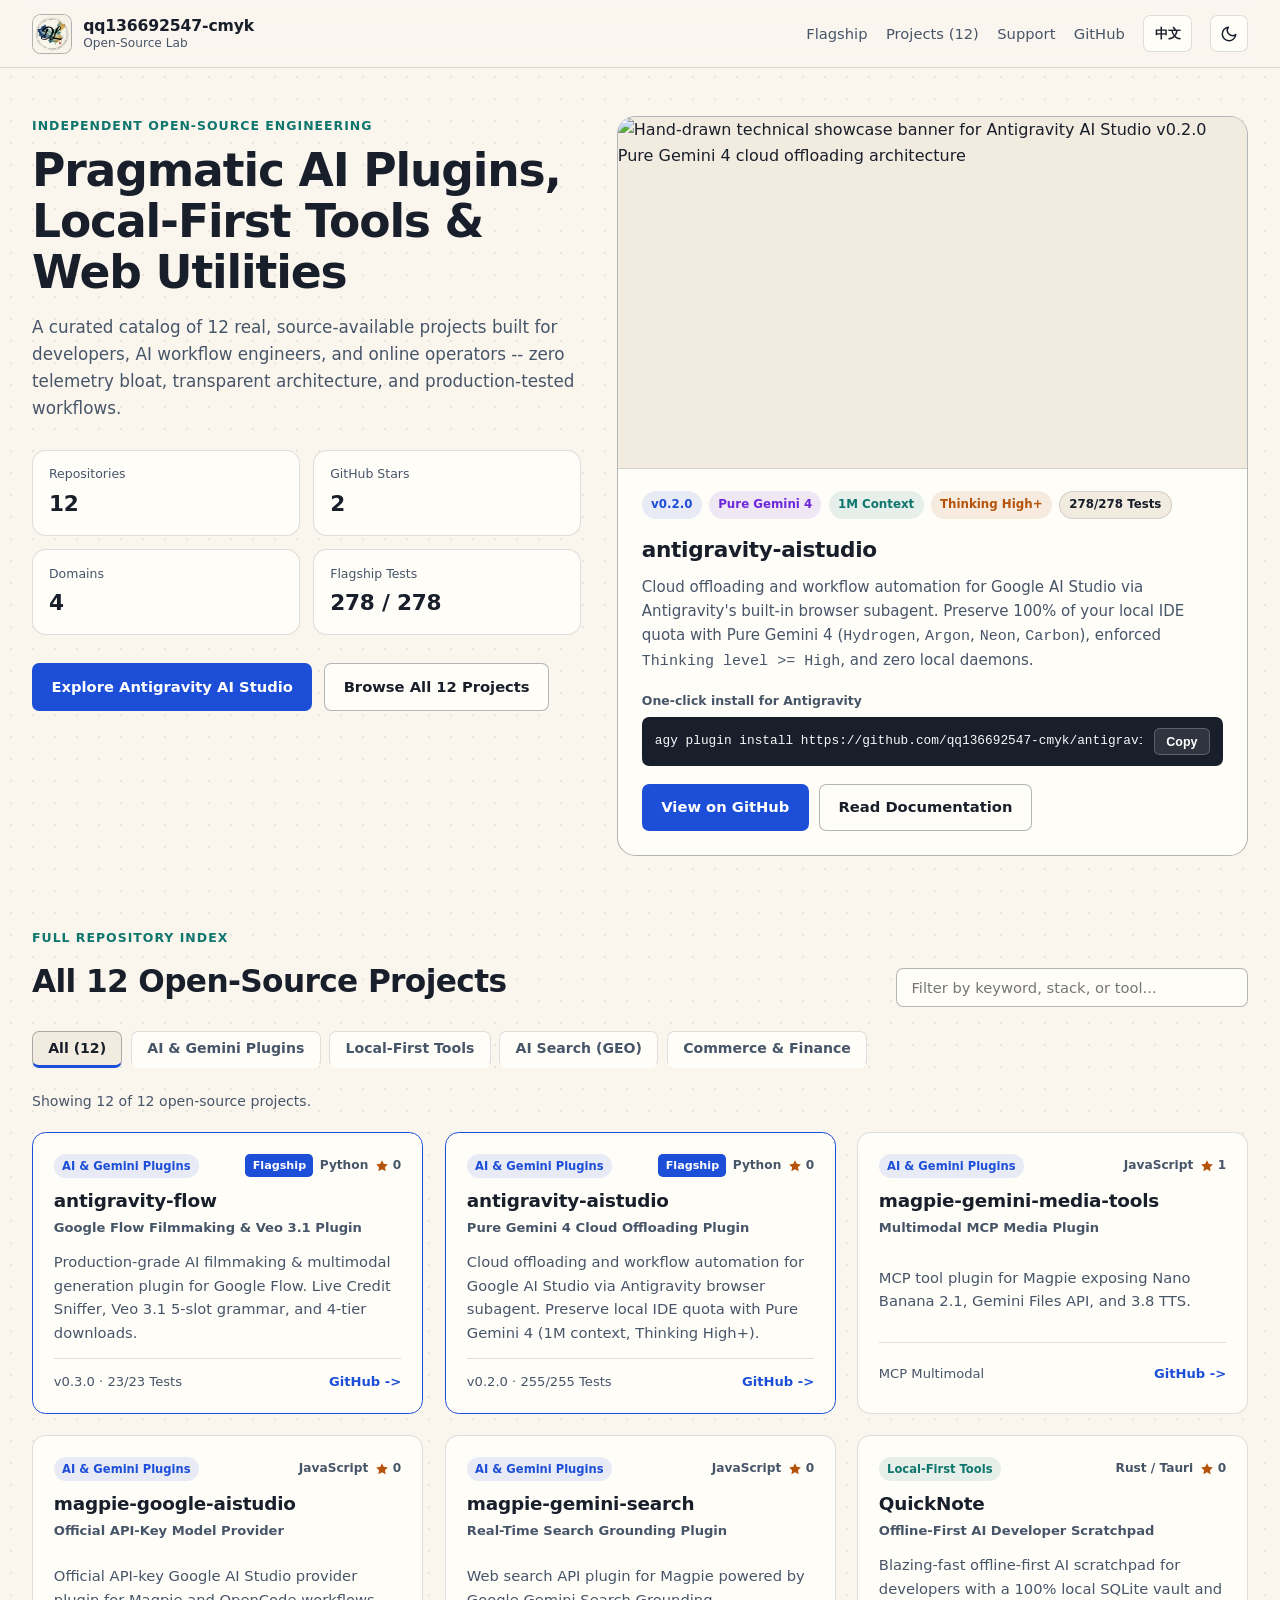
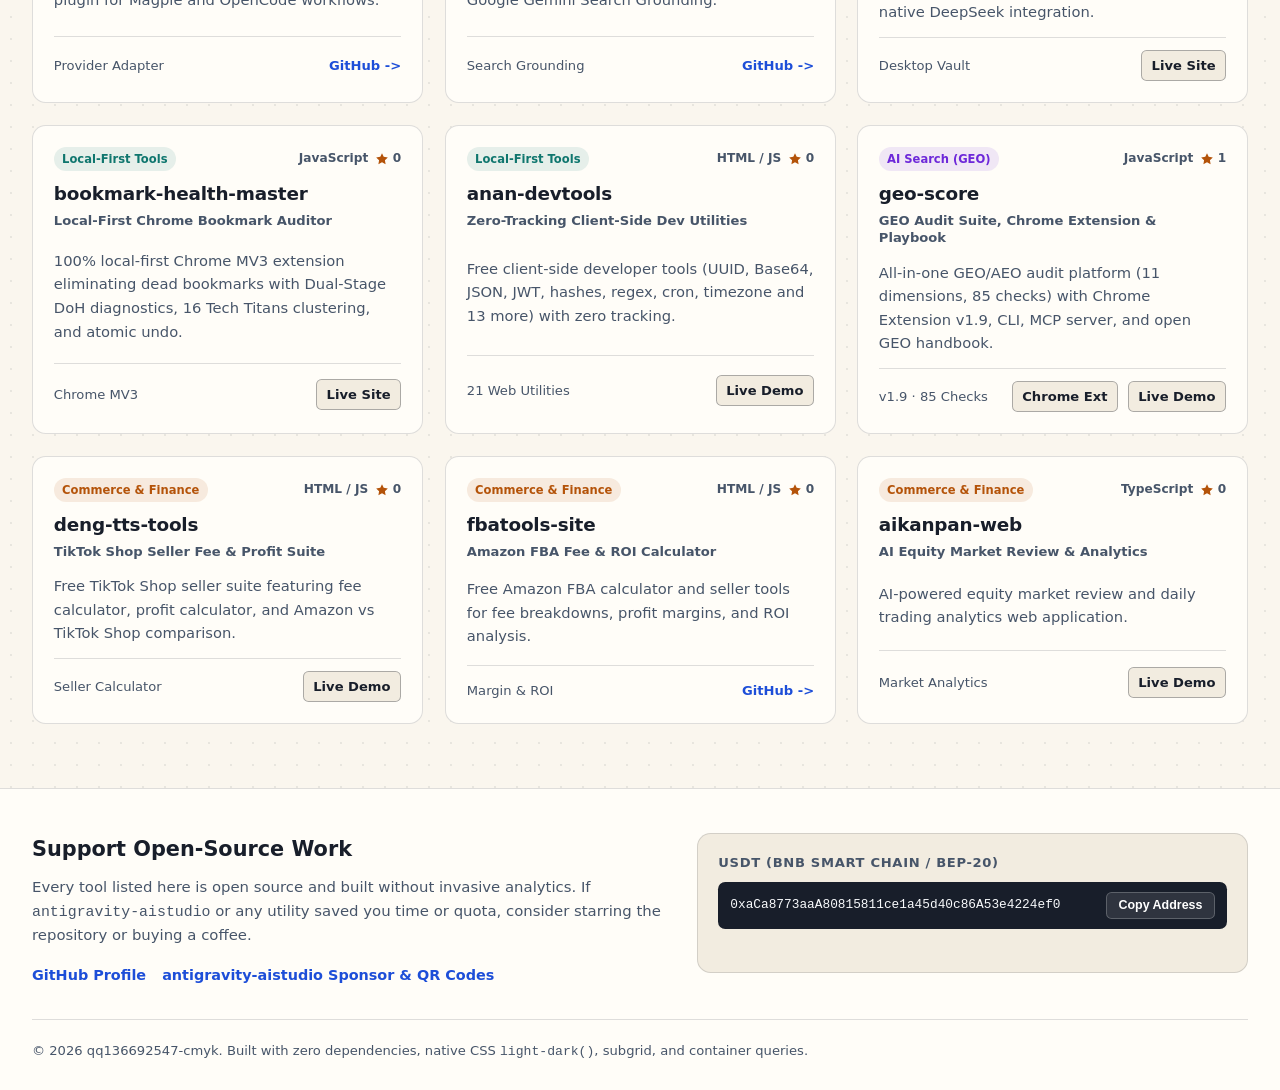
==== commit d9c4ee47: "feat: add antigravity-flow flagship card and update catalog to 12 projects" ====
--- a/index.html
+++ b/index.html
@@ -56,7 +56,7 @@
 
       <nav class="header-nav" data-i18n-aria-label="nav_aria" aria-label="Primary navigation">
         <a href="#spotlight" data-i18n="nav_flagship">Flagship</a>
-        <a href="#projects" data-i18n="nav_projects">Projects (11)</a>
+        <a href="#projects" data-i18n="nav_projects">Projects (12)</a>
         <a href="#support" data-i18n="nav_support">Support</a>
         <a href="https://github.com/qq136692547-cmyk" target="_blank" rel="noopener noreferrer" data-i18n="nav_github">GitHub</a>
         <button type="button" id="lang-toggle" class="lang-toggle" aria-label="切换为中文">中文</button>
@@ -86,13 +86,13 @@
           <p class="eyebrow" data-i18n="hero_eyebrow">Independent Open-Source Engineering</p>
           <h1 id="hero-title" data-i18n="hero_title">Pragmatic AI Plugins, Local-First Tools &amp; Web Utilities</h1>
           <p class="hero-lead" data-i18n="hero_lead">
-            A curated catalog of 11 real, source-available projects built for developers, AI workflow engineers, and online operators -- zero telemetry bloat, transparent architecture, and production-tested workflows.
+            A curated catalog of 12 real, source-available projects built for developers, AI workflow engineers, and online operators -- zero telemetry bloat, transparent architecture, and production-tested workflows.
           </p>
 
           <dl class="hero-stats" data-i18n-aria-label="hero_stats_aria" aria-label="Portfolio summary">
             <div class="stat-item">
               <dt data-i18n="stat_repos">Repositories</dt>
-              <dd>11</dd>
+              <dd>12</dd>
             </div>
             <div class="stat-item">
               <dt data-i18n="stat_stars">GitHub Stars</dt>
@@ -104,13 +104,13 @@
             </div>
             <div class="stat-item">
               <dt data-i18n="stat_tests">Flagship Tests</dt>
-              <dd>255 / 255</dd>
+              <dd>278 / 278</dd>
             </div>
           </dl>
 
           <div class="hero-actions">
             <a class="btn btn-primary" href="#spotlight" data-i18n="hero_cta_primary">Explore Antigravity AI Studio</a>
-            <a class="btn btn-secondary" href="#projects" data-i18n="hero_cta_secondary">Browse All 11 Projects</a>
+            <a class="btn btn-secondary" href="#projects" data-i18n="hero_cta_secondary">Browse All 12 Projects</a>
           </div>
         </div>
 
@@ -164,7 +164,7 @@
         <div class="catalog-header">
           <div>
             <p class="eyebrow" data-i18n="catalog_eyebrow">Full Repository Index</p>
-            <h2 id="catalog-title" data-i18n="catalog_title">All 11 Open-Source Projects</h2>
+            <h2 id="catalog-title" data-i18n="catalog_title">All 12 Open-Source Projects</h2>
           </div>
           <div class="search-wrap">
             <label for="project-search" class="sr-only" data-i18n="search_label">Search projects by name, stack, or keyword</label>
@@ -181,16 +181,45 @@
         </div>
 
         <div class="filter-bar" role="group" data-i18n-aria-label="filter_bar_aria" aria-label="Filter projects by category">
-          <button type="button" class="filter-btn" data-category="all" aria-pressed="true" data-i18n="filter_all">All (11)</button>
+          <button type="button" class="filter-btn" data-category="all" aria-pressed="true" data-i18n="filter_all">All (12)</button>
           <button type="button" class="filter-btn" data-category="ai-plugins" aria-pressed="false" data-i18n="filter_ai">AI &amp; Gemini Plugins</button>
           <button type="button" class="filter-btn" data-category="devtools" aria-pressed="false" data-i18n="filter_dev">Local-First Tools</button>
           <button type="button" class="filter-btn" data-category="geo" aria-pressed="false" data-i18n="filter_geo">AI Search (GEO)</button>
           <button type="button" class="filter-btn" data-category="commerce" aria-pressed="false" data-i18n="filter_commerce">Commerce &amp; Finance</button>
         </div>
 
-        <p id="results-status" class="results-status" aria-live="polite">Showing 11 of 11 open-source projects.</p>
+        <p id="results-status" class="results-status" aria-live="polite">Showing 12 of 12 open-source projects.</p>
 
         <div id="projects-grid" class="projects-grid">
+          <article class="card card-featured" data-repo="antigravity-flow" data-category="ai-plugins" data-search="antigravity-flow python ai plugins google flow veo 3.1 nano banana 2.1 storyboard filmmaking cinematography 影视 分镜 运镜 视频生成 场景剪辑 角色一致性 积分嗅探">
+            <header class="card-header">
+              <div class="card-top-row">
+                <span class="cat-pill cat-ai" data-i18n="cat_ai">AI &amp; Gemini Plugins</span>
+                <div class="card-meta-right">
+                  <span class="badge-featured" data-i18n="badge_flagship">Flagship</span>
+                  <span class="lang-tag">Python</span>
+                  <span class="star-pill" data-i18n-aria-label="stars_aria" aria-label="GitHub stars">
+                    <svg width="14" height="14" viewBox="0 0 24 24" fill="currentColor" aria-hidden="true"><path d="M12 2l2.9 6.26L22 9.27l-5 4.87 1.18 6.88L12 17.77l-6.18 3.25L7 14.14 2 9.27l7.1-1.01L12 2z"/></svg>
+                    <span data-stars-for="antigravity-flow">0</span>
+                  </span>
+                </div>
+              </div>
+              <h3>
+                <a class="card-link" href="https://github.com/qq136692547-cmyk/antigravity-flow" target="_blank" rel="noopener noreferrer">antigravity-flow</a>
+              </h3>
+              <p class="card-subtitle" data-i18n="card_flow_sub">Google Flow Filmmaking &amp; Veo 3.1 Plugin</p>
+            </header>
+            <p class="card-body" data-i18n="card_flow_desc">
+              Production-grade AI filmmaking &amp; multimodal generation plugin for Google Flow. Live Credit Sniffer, Veo 3.1 5-slot grammar, and 4-tier downloads.
+            </p>
+            <footer class="card-footer">
+              <span class="footer-note" data-i18n="card_flow_note">v0.3.0 &middot; 23/23 Tests</span>
+              <span class="footer-actions">
+                <span class="repo-arrow" aria-hidden="true" data-i18n="action_source">GitHub -&gt;</span>
+              </span>
+            </footer>
+          </article>
+
           <article class="card card-featured" data-repo="antigravity-aistudio" data-category="ai-plugins" data-search="antigravity-aistudio python ai plugins google ai studio gemini 4 1m context thinking high cloud offload browser subagent 云端卸载 推理 上下文 配额 浏览器 子智能体 调优">
             <header class="card-header">
               <div class="card-top-row">
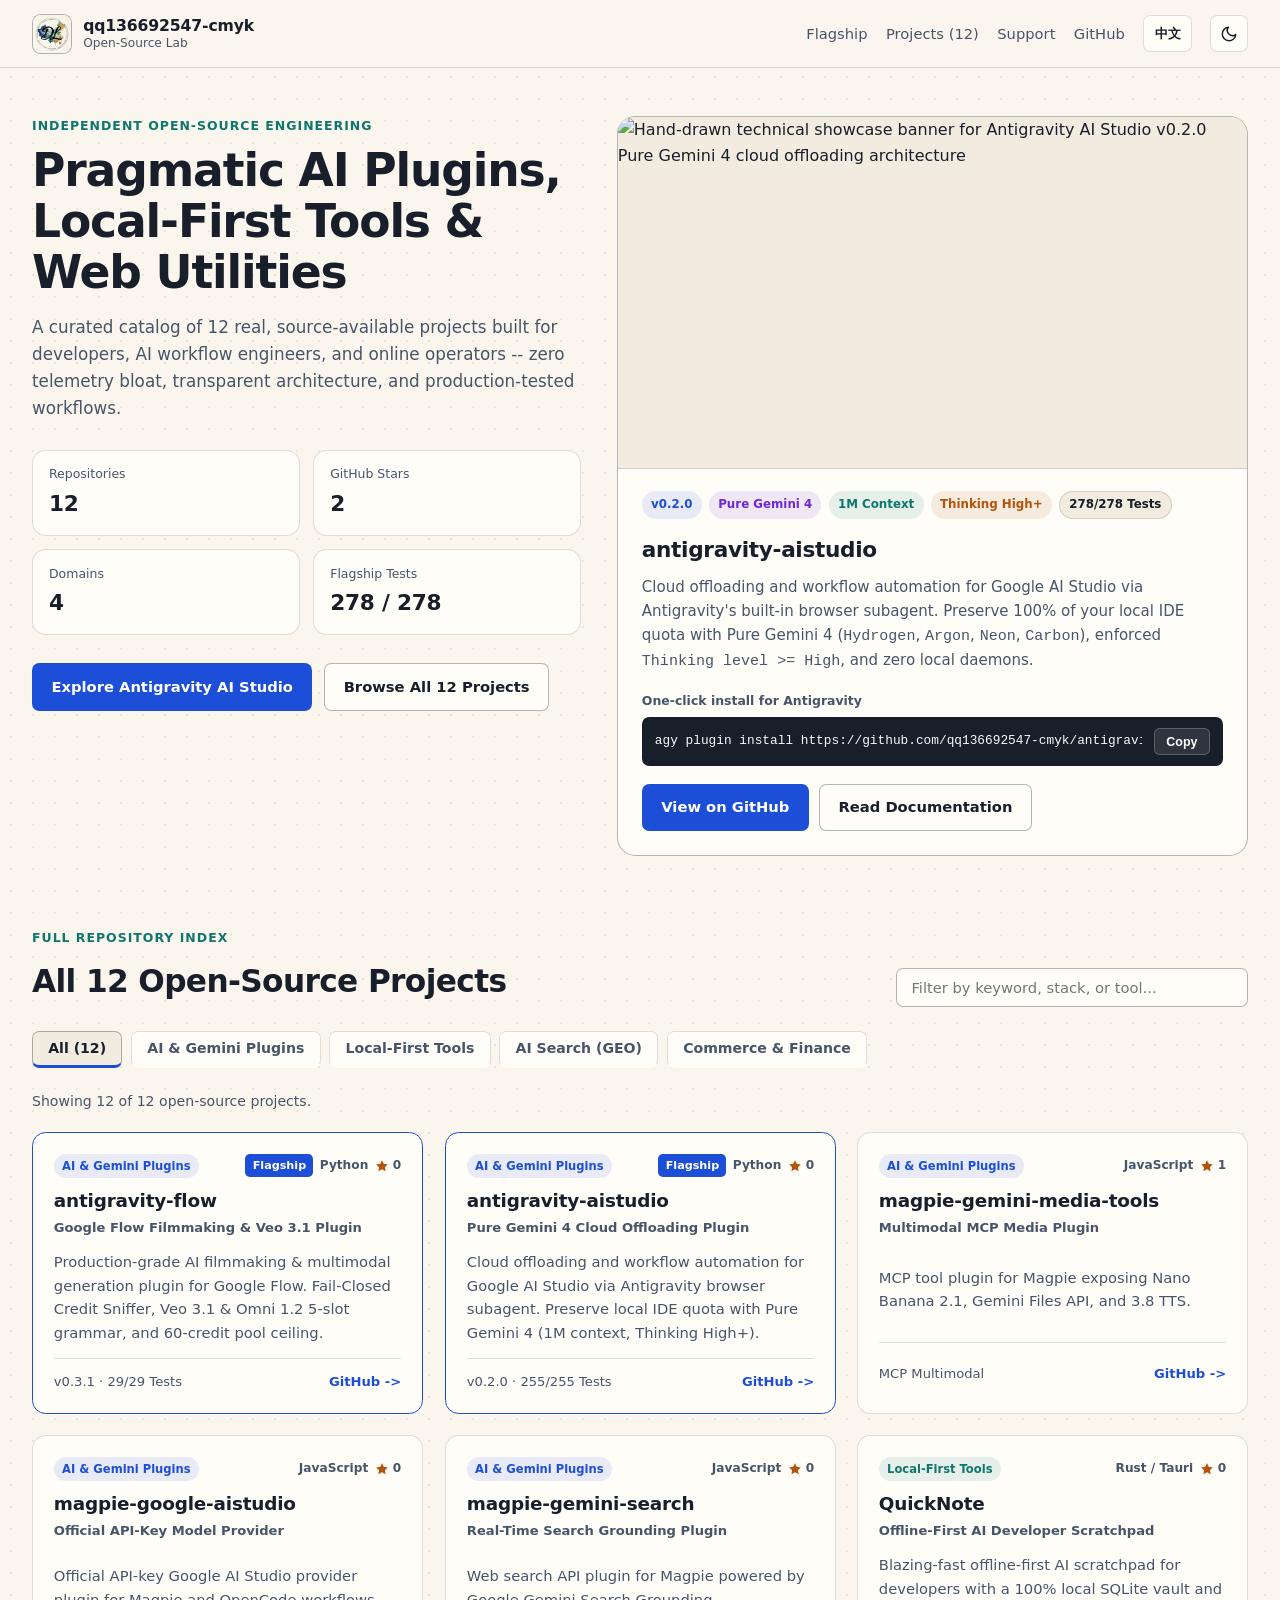
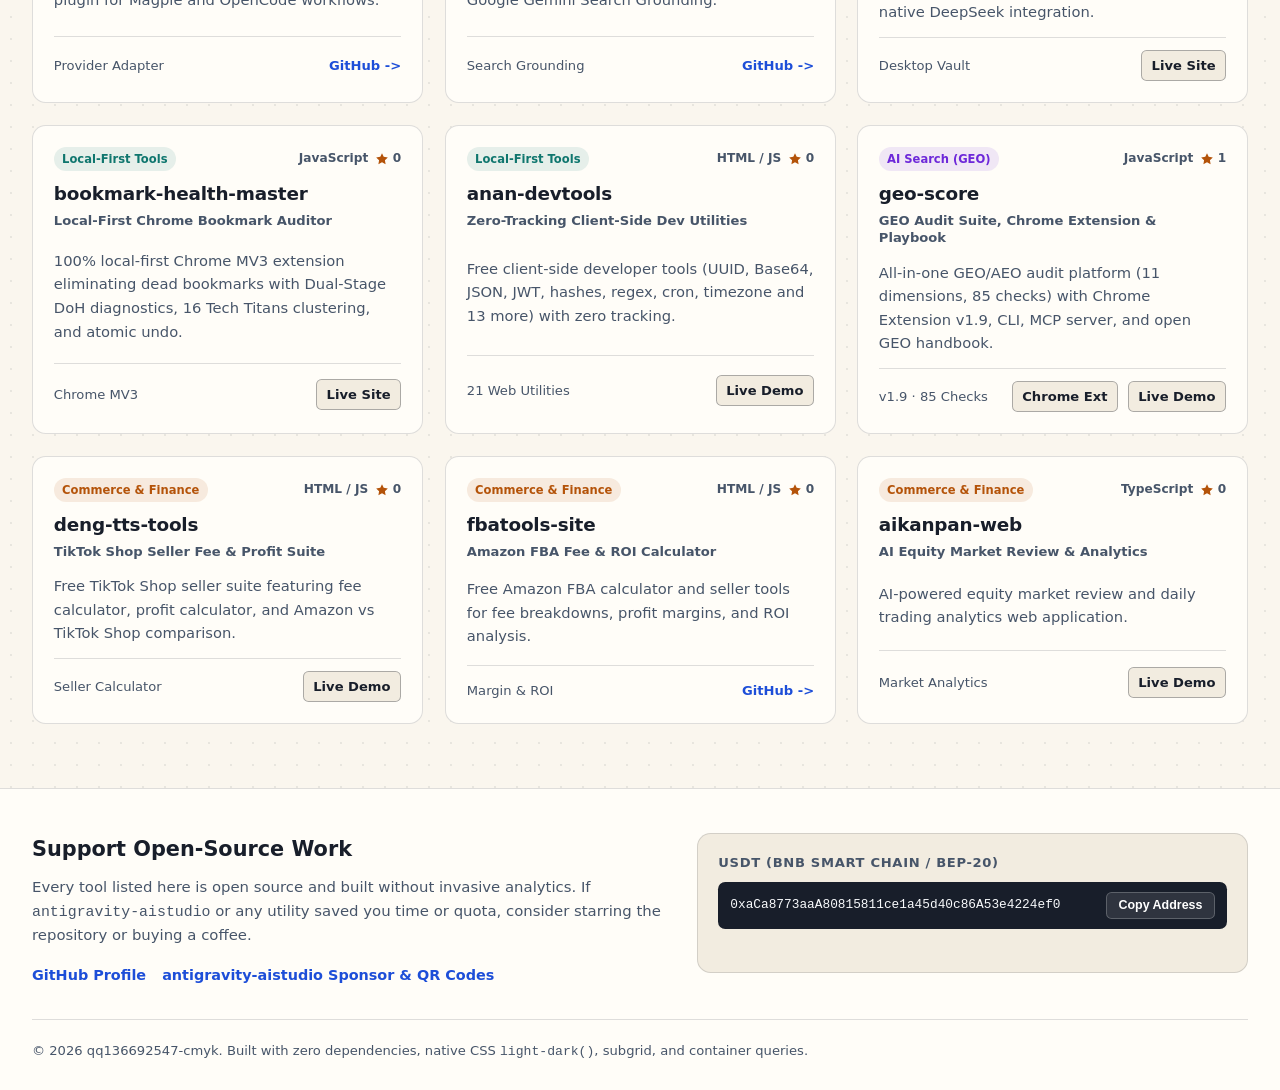
==== commit 8fc6370c: "feat: sync antigravity-flow card to v0.3.1 with 29/29 tests" ====
--- a/index.html
+++ b/index.html
@@ -210,10 +210,10 @@
               <p class="card-subtitle" data-i18n="card_flow_sub">Google Flow Filmmaking &amp; Veo 3.1 Plugin</p>
             </header>
             <p class="card-body" data-i18n="card_flow_desc">
-              Production-grade AI filmmaking &amp; multimodal generation plugin for Google Flow. Live Credit Sniffer, Veo 3.1 5-slot grammar, and 4-tier downloads.
-            </p>
-            <footer class="card-footer">
-              <span class="footer-note" data-i18n="card_flow_note">v0.3.0 &middot; 23/23 Tests</span>
+              Production-grade AI filmmaking &amp; multimodal generation plugin for Google Flow. Fail-Closed Credit Sniffer, Veo 3.1 &amp; Omni 1.2 5-slot grammar, and 60-credit pool ceiling.
+            </p>
+            <footer class="card-footer">
+              <span class="footer-note" data-i18n="card_flow_note">v0.3.1 &middot; 29/29 Tests</span>
               <span class="footer-actions">
                 <span class="repo-arrow" aria-hidden="true" data-i18n="action_source">GitHub -&gt;</span>
               </span>
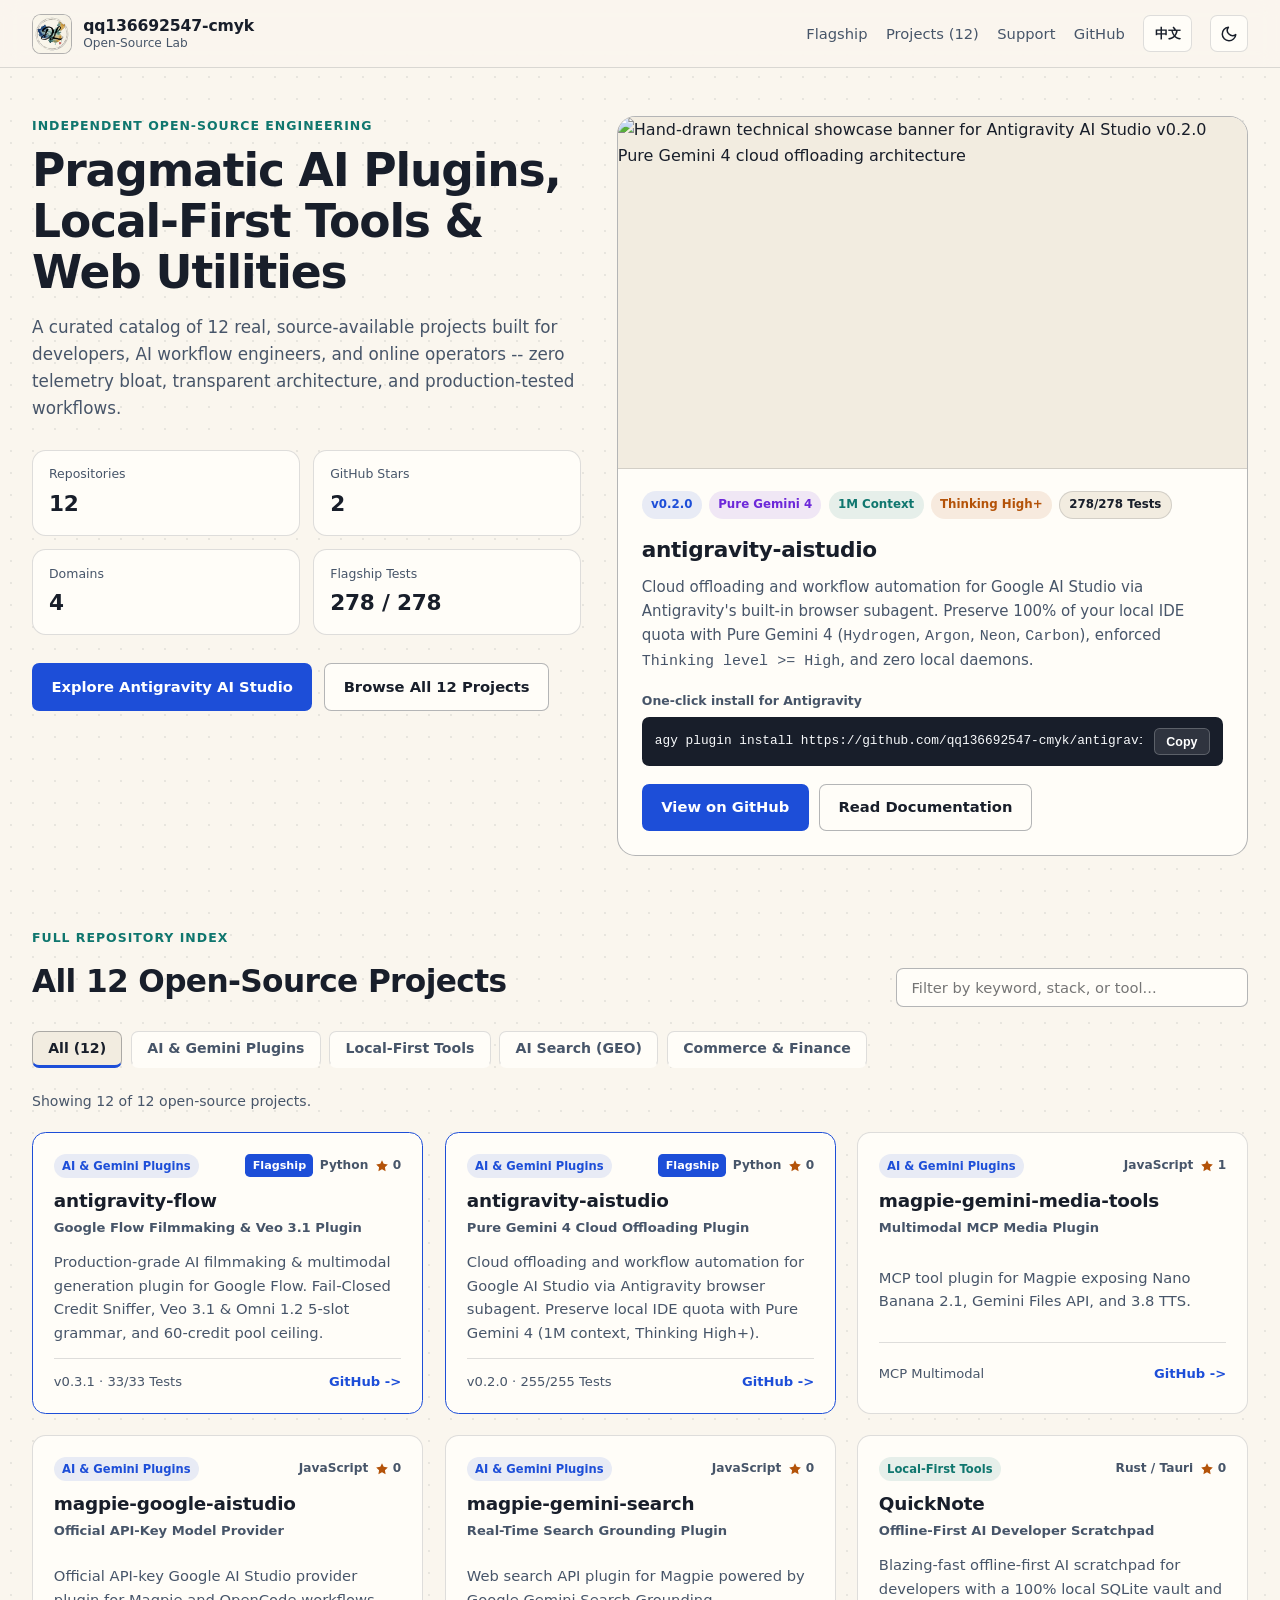
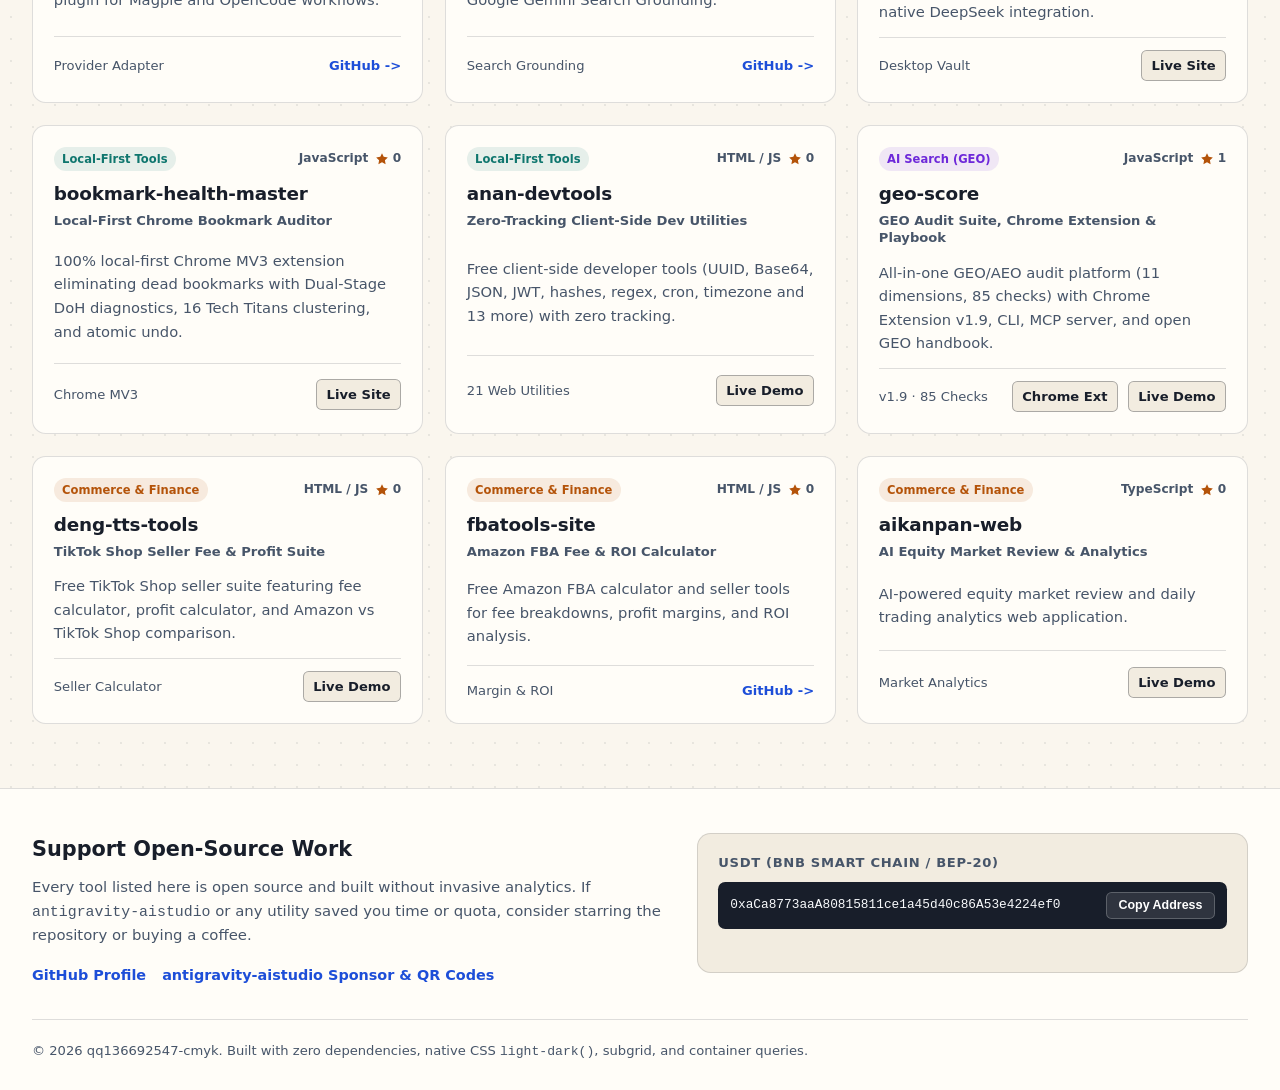
==== commit b34534a0: "feat: sync flow card test count to 33/33 tests" ====
--- a/index.html
+++ b/index.html
@@ -213,7 +213,7 @@
               Production-grade AI filmmaking &amp; multimodal generation plugin for Google Flow. Fail-Closed Credit Sniffer, Veo 3.1 &amp; Omni 1.2 5-slot grammar, and 60-credit pool ceiling.
             </p>
             <footer class="card-footer">
-              <span class="footer-note" data-i18n="card_flow_note">v0.3.1 &middot; 29/29 Tests</span>
+              <span class="footer-note" data-i18n="card_flow_note">v0.3.1 &middot; 33/33 Tests</span>
               <span class="footer-actions">
                 <span class="repo-arrow" aria-hidden="true" data-i18n="action_source">GitHub -&gt;</span>
               </span>
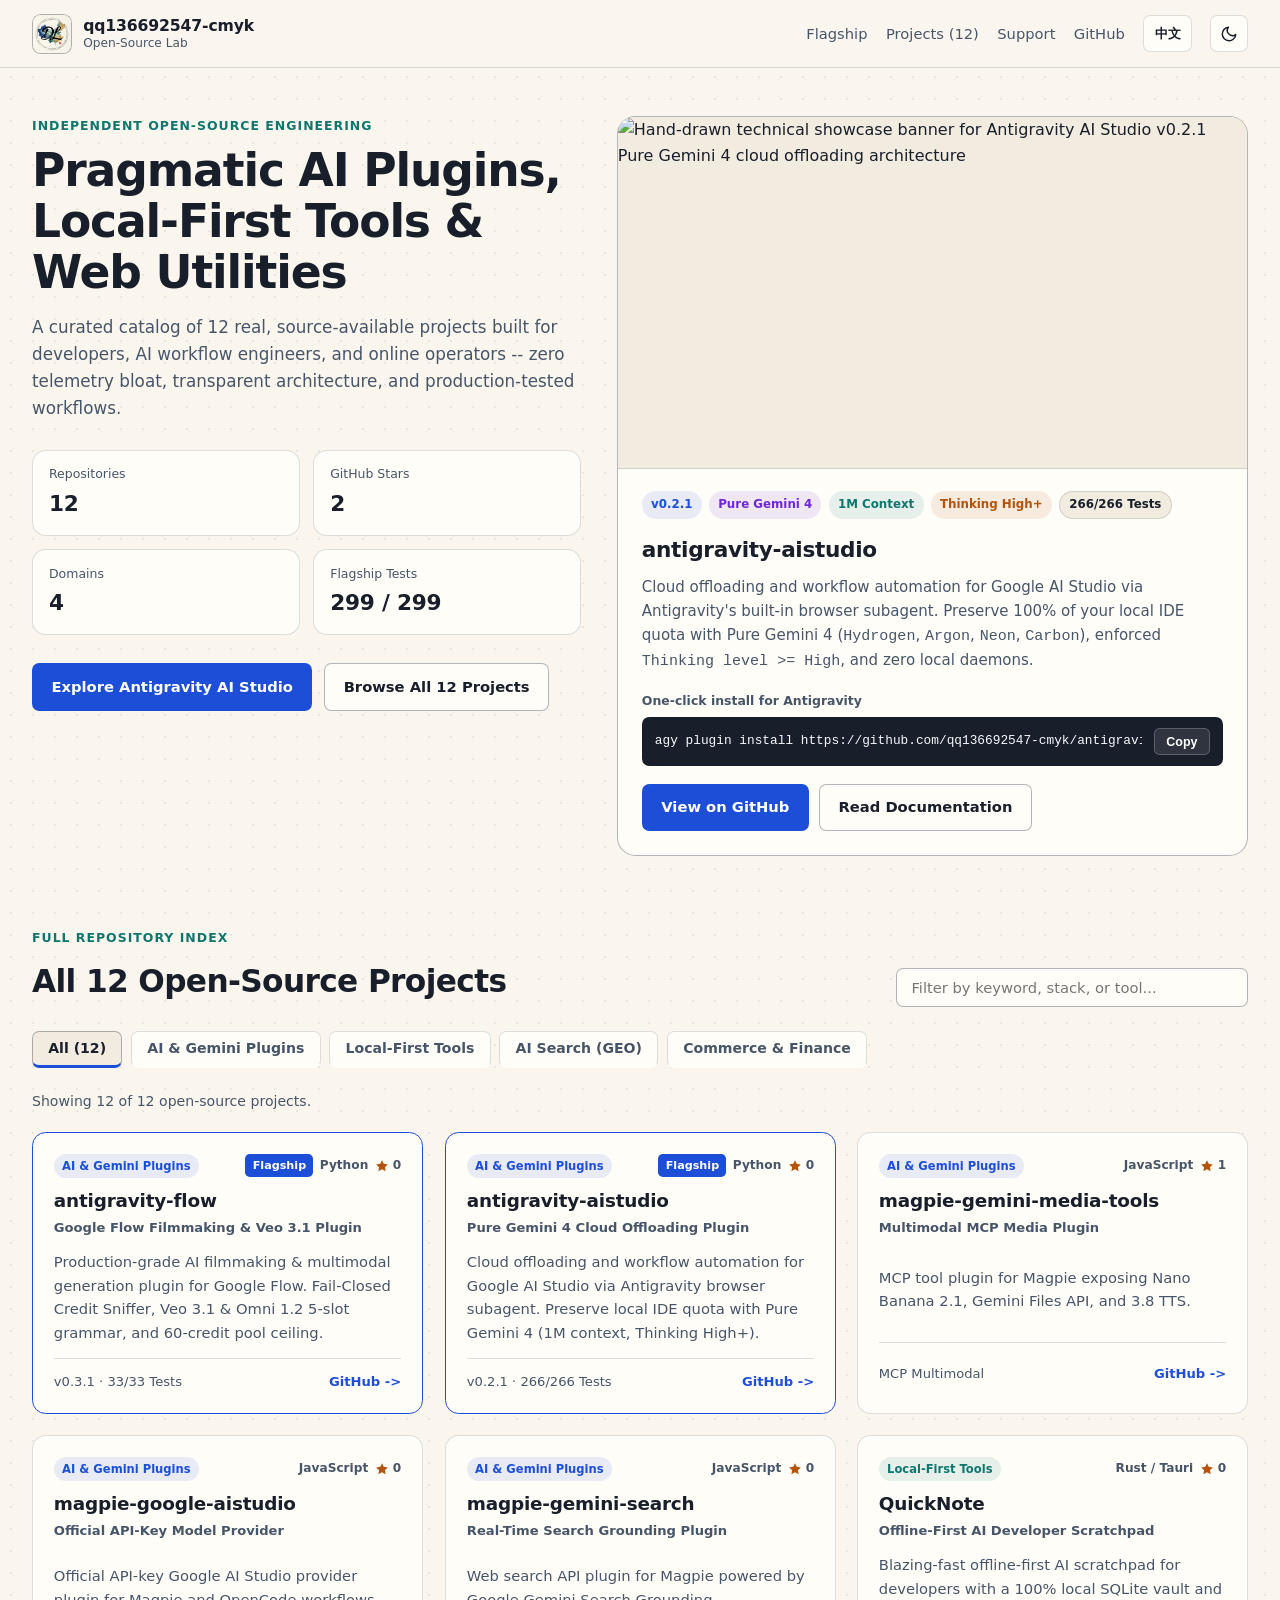
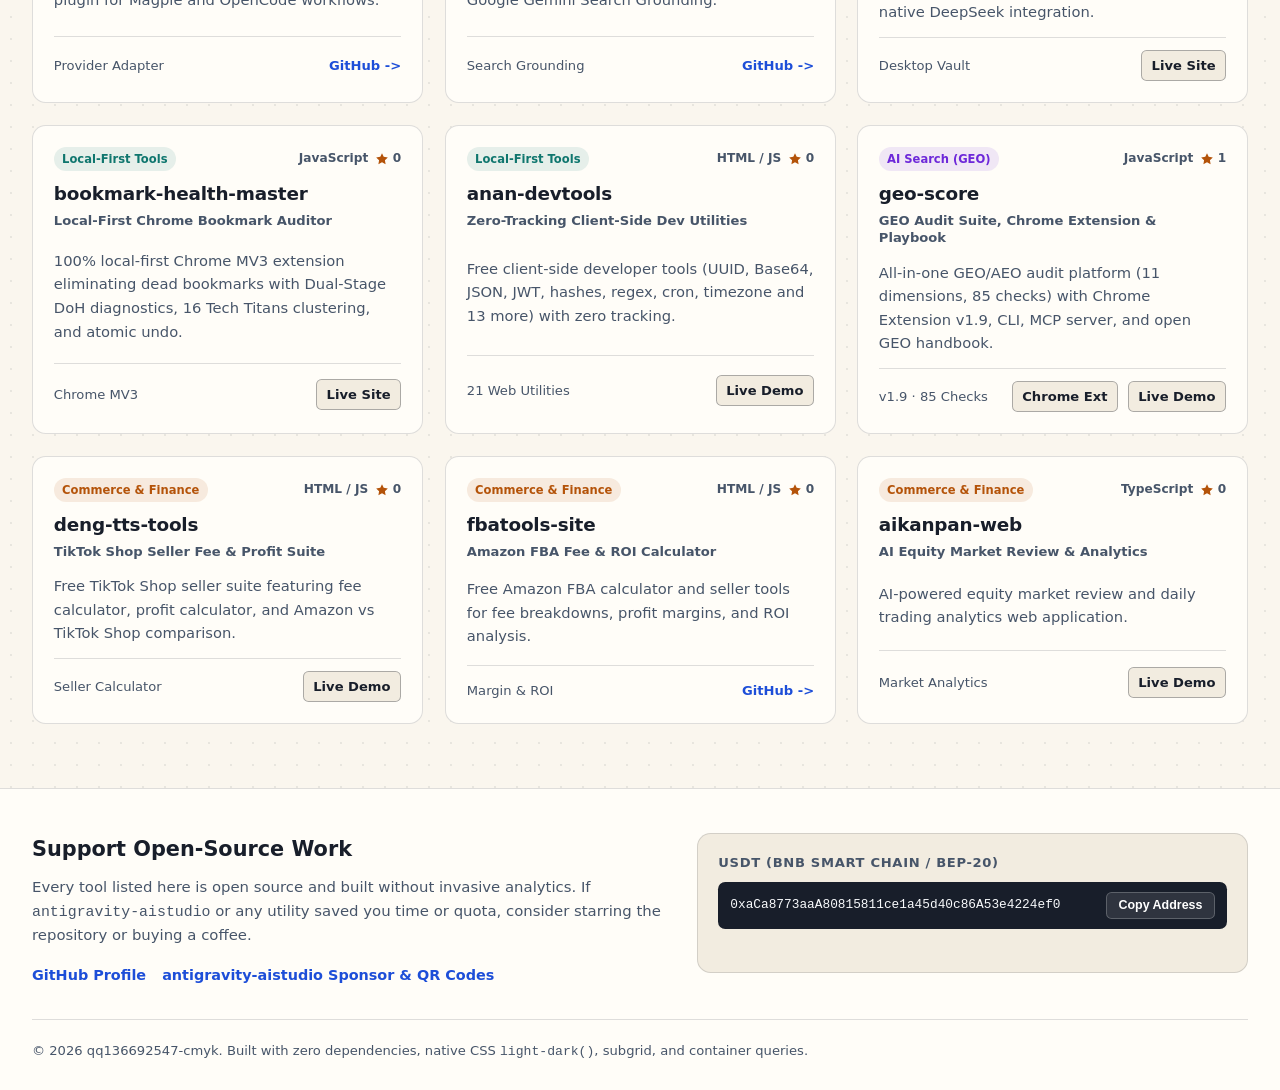
==== commit ec5db54c: "feat: sync antigravity-aistudio to v0.2.1 with 266/266 tests (299 flagship total)" ====
--- a/index.html
+++ b/index.html
@@ -27,12 +27,12 @@
   <link rel="canonical" href="https://qq136692547-cmyk.github.io/">
   <meta property="og:type" content="website">
   <meta property="og:title" content="qq136692547-cmyk | Open-Source Developer Hub">
-  <meta property="og:description" content="11 open-source projects featuring antigravity-aistudio v0.2.0 (Pure Gemini 4 cloud offloading), Magpie MCP plugins, QuickNote, GEO Score, and seller tools.">
+  <meta property="og:description" content="12 open-source projects featuring antigravity-aistudio v0.2.1 (Pure Gemini 4 cloud offloading), antigravity-flow v0.3.1, Magpie MCP plugins, QuickNote, GEO Score, and seller tools.">
   <meta property="og:url" content="https://qq136692547-cmyk.github.io/">
   <meta property="og:image" content="https://raw.githubusercontent.com/qq136692547-cmyk/antigravity-aistudio/main/assets/hero-banner.png">
   <meta name="twitter:card" content="summary_large_image">
   <meta name="twitter:title" content="qq136692547-cmyk | Open-Source Developer Hub">
-  <meta name="twitter:description" content="Explore antigravity-aistudio v0.2.0 and 10 more original open-source projects by qq136692547-cmyk.">
+  <meta name="twitter:description" content="Explore antigravity-aistudio v0.2.1, antigravity-flow v0.3.1, and 10 more original open-source projects by qq136692547-cmyk.">
   <meta name="twitter:image" content="https://raw.githubusercontent.com/qq136692547-cmyk/antigravity-aistudio/main/assets/hero-banner.png">
   <link rel="icon" href="favicon.ico" sizes="any">
   <link rel="icon" type="image/png" sizes="32x32" href="assets/favicon-32.png">
@@ -104,7 +104,7 @@
             </div>
             <div class="stat-item">
               <dt data-i18n="stat_tests">Flagship Tests</dt>
-              <dd>278 / 278</dd>
+              <dd>299 / 299</dd>
             </div>
           </dl>
 
@@ -119,7 +119,7 @@
             <img
               src="https://raw.githubusercontent.com/qq136692547-cmyk/antigravity-aistudio/main/assets/hero-banner.png"
               data-i18n-alt="spotlight_img_alt"
-              alt="Hand-drawn technical showcase banner for Antigravity AI Studio v0.2.0 Pure Gemini 4 cloud offloading architecture"
+              alt="Hand-drawn technical showcase banner for Antigravity AI Studio v0.2.1 Pure Gemini 4 cloud offloading architecture"
               width="1376"
               height="768"
               loading="eager"
@@ -128,11 +128,11 @@
           </div>
           <div class="spotlight-body">
             <div class="spotlight-badges" data-i18n-aria-label="spotlight_badges_aria" aria-label="Flagship highlights">
-              <span class="badge badge-cobalt">v0.2.0</span>
+              <span class="badge badge-cobalt">v0.2.1</span>
               <span class="badge badge-purple">Pure Gemini 4</span>
               <span class="badge badge-teal" data-i18n="badge_context">1M Context</span>
               <span class="badge badge-amber">Thinking High+</span>
-              <span class="badge badge-neutral" data-i18n="badge_tests">255/255 Tests</span>
+              <span class="badge badge-neutral" data-i18n="badge_tests">266/266 Tests</span>
             </div>
             <h2 id="spotlight-title">antigravity-aistudio</h2>
             <p data-i18n-html="spotlight_desc">
@@ -242,7 +242,7 @@
               Cloud offloading and workflow automation for Google AI Studio via Antigravity browser subagent. Preserve local IDE quota with Pure Gemini 4 (1M context, Thinking High+).
             </p>
             <footer class="card-footer">
-              <span class="footer-note" data-i18n="card_01_note">v0.2.0 &middot; 255/255 Tests</span>
+              <span class="footer-note" data-i18n="card_01_note">v0.2.1 &middot; 266/266 Tests</span>
               <span class="footer-actions">
                 <span class="repo-arrow" aria-hidden="true" data-i18n="action_source">GitHub -&gt;</span>
               </span>
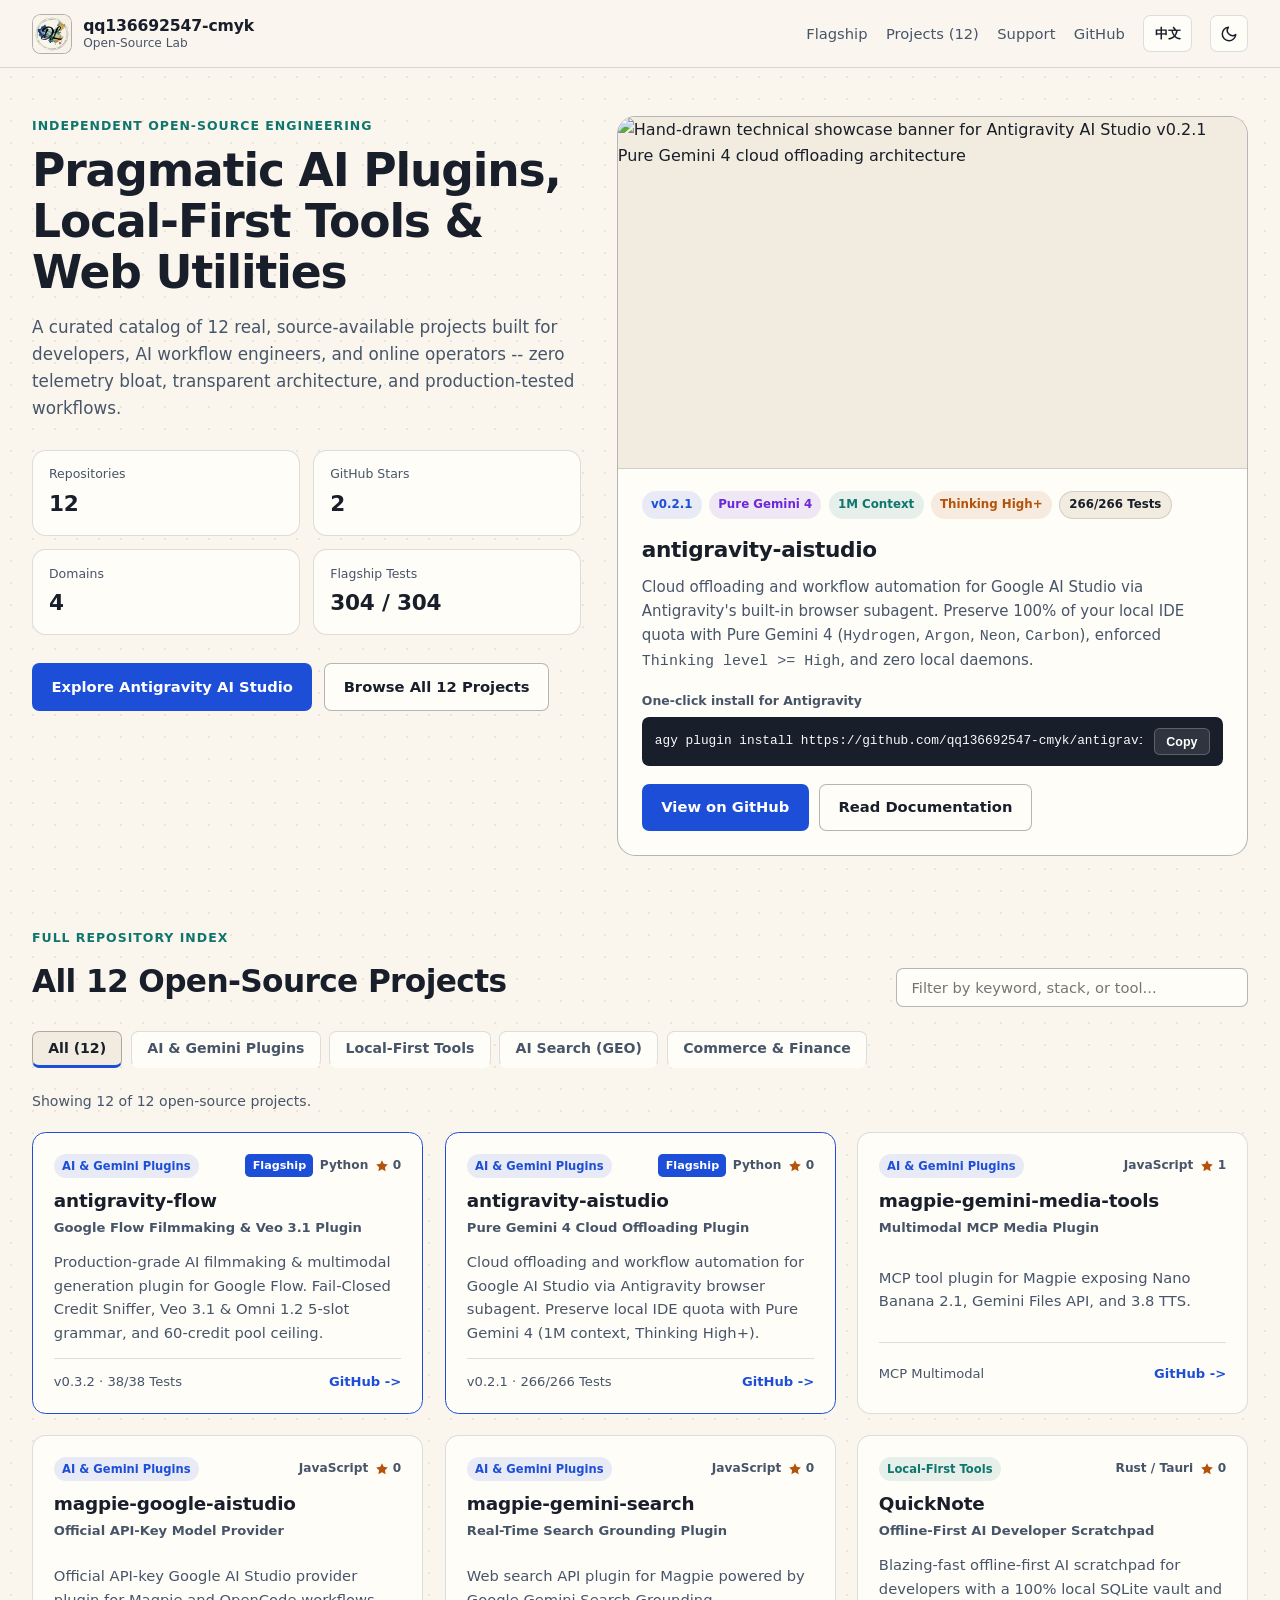
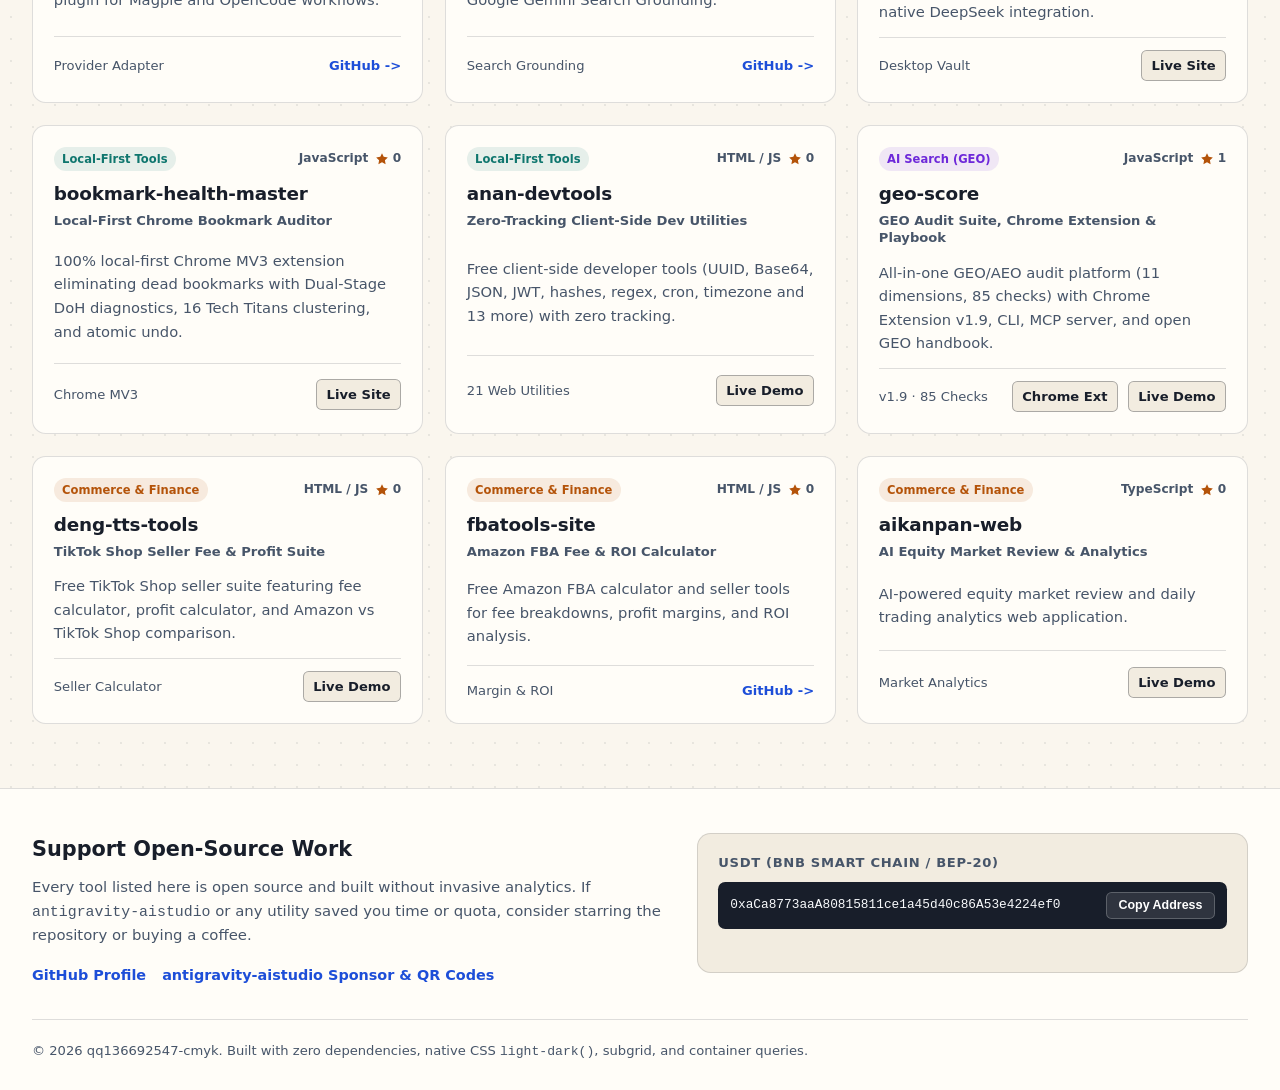
==== commit 09ea4a39: "feat: sync antigravity-flow to v0.3.2 with 38/38 tests (304 flagship total)" ====
--- a/index.html
+++ b/index.html
@@ -27,12 +27,12 @@
   <link rel="canonical" href="https://qq136692547-cmyk.github.io/">
   <meta property="og:type" content="website">
   <meta property="og:title" content="qq136692547-cmyk | Open-Source Developer Hub">
-  <meta property="og:description" content="12 open-source projects featuring antigravity-aistudio v0.2.1 (Pure Gemini 4 cloud offloading), antigravity-flow v0.3.1, Magpie MCP plugins, QuickNote, GEO Score, and seller tools.">
+  <meta property="og:description" content="12 open-source projects featuring antigravity-aistudio v0.2.1 (Pure Gemini 4 cloud offloading), antigravity-flow v0.3.2, Magpie MCP plugins, QuickNote, GEO Score, and seller tools.">
   <meta property="og:url" content="https://qq136692547-cmyk.github.io/">
   <meta property="og:image" content="https://raw.githubusercontent.com/qq136692547-cmyk/antigravity-aistudio/main/assets/hero-banner.png">
   <meta name="twitter:card" content="summary_large_image">
   <meta name="twitter:title" content="qq136692547-cmyk | Open-Source Developer Hub">
-  <meta name="twitter:description" content="Explore antigravity-aistudio v0.2.1, antigravity-flow v0.3.1, and 10 more original open-source projects by qq136692547-cmyk.">
+  <meta name="twitter:description" content="Explore antigravity-aistudio v0.2.1, antigravity-flow v0.3.2, and 10 more original open-source projects by qq136692547-cmyk.">
   <meta name="twitter:image" content="https://raw.githubusercontent.com/qq136692547-cmyk/antigravity-aistudio/main/assets/hero-banner.png">
   <link rel="icon" href="favicon.ico" sizes="any">
   <link rel="icon" type="image/png" sizes="32x32" href="assets/favicon-32.png">
@@ -104,7 +104,7 @@
             </div>
             <div class="stat-item">
               <dt data-i18n="stat_tests">Flagship Tests</dt>
-              <dd>299 / 299</dd>
+              <dd>304 / 304</dd>
             </div>
           </dl>
 
@@ -213,7 +213,7 @@
               Production-grade AI filmmaking &amp; multimodal generation plugin for Google Flow. Fail-Closed Credit Sniffer, Veo 3.1 &amp; Omni 1.2 5-slot grammar, and 60-credit pool ceiling.
             </p>
             <footer class="card-footer">
-              <span class="footer-note" data-i18n="card_flow_note">v0.3.1 &middot; 33/33 Tests</span>
+              <span class="footer-note" data-i18n="card_flow_note">v0.3.2 &middot; 38/38 Tests</span>
               <span class="footer-actions">
                 <span class="repo-arrow" aria-hidden="true" data-i18n="action_source">GitHub -&gt;</span>
               </span>
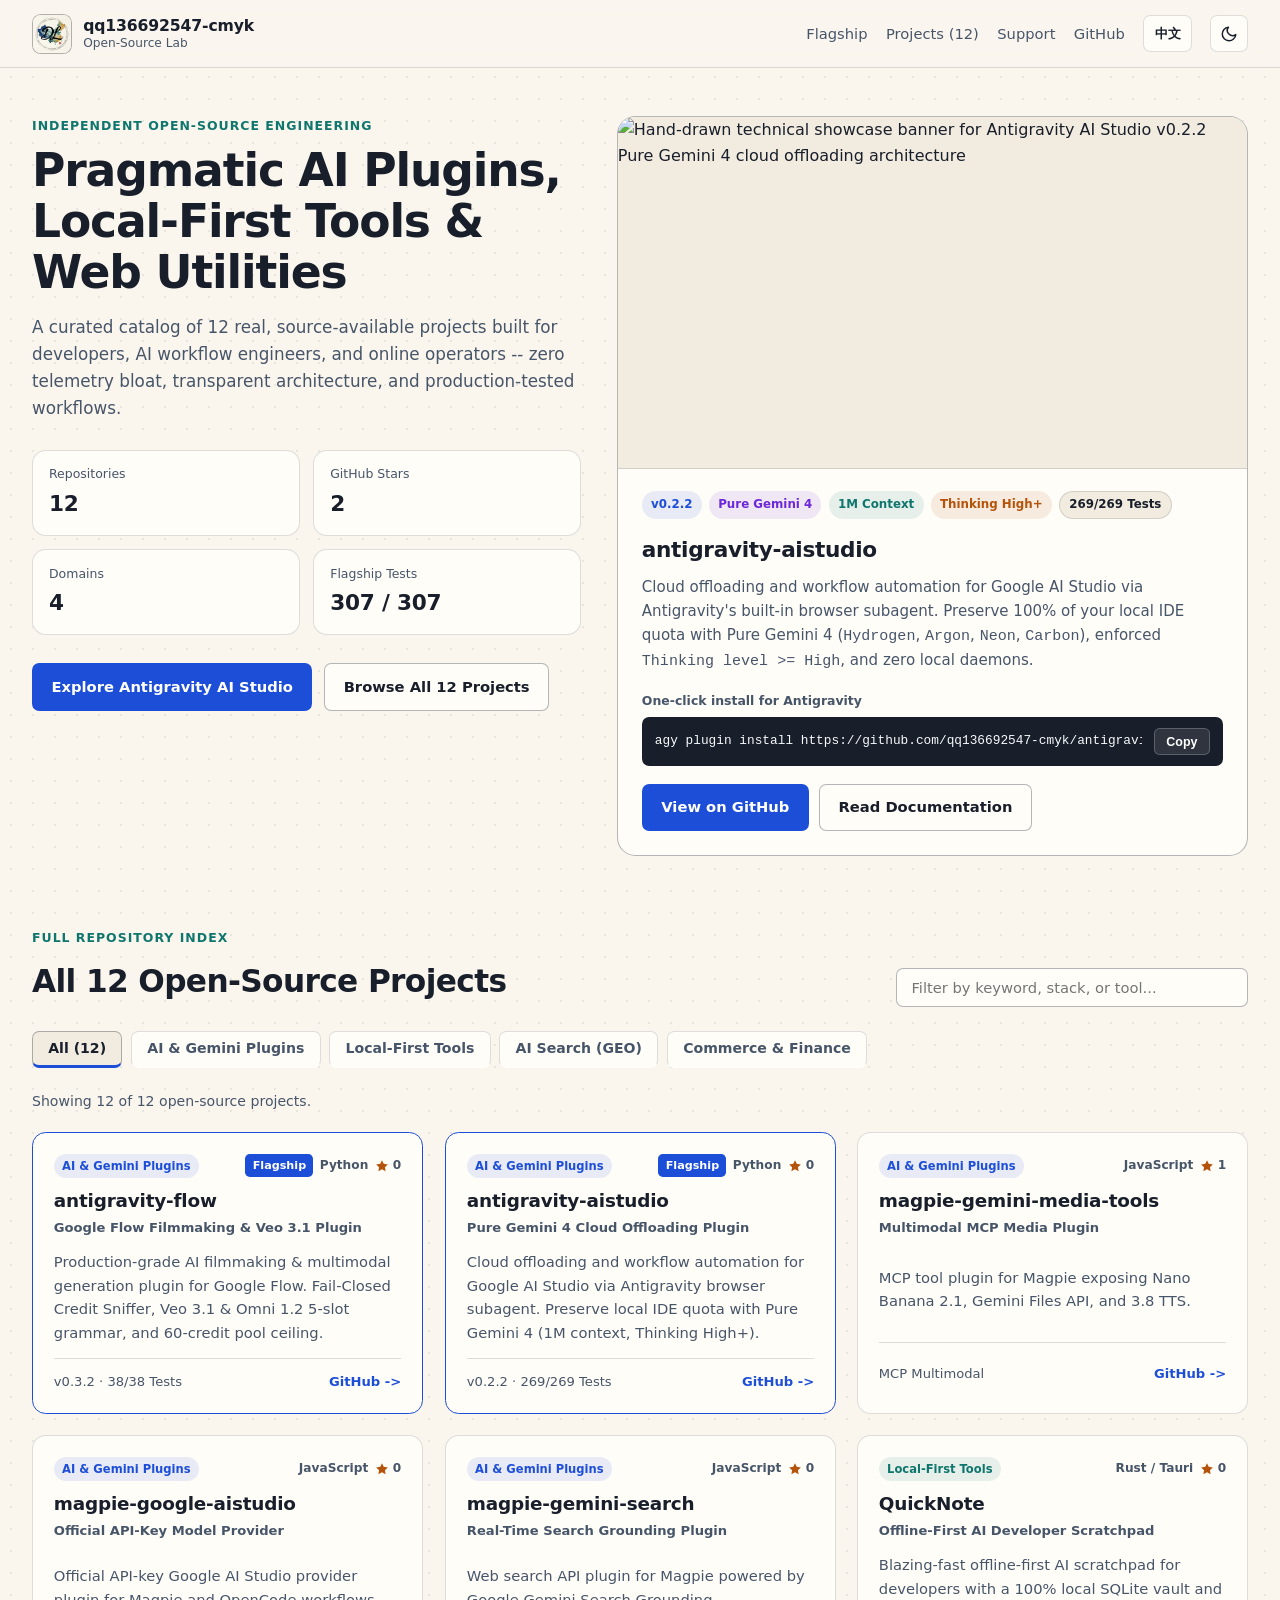
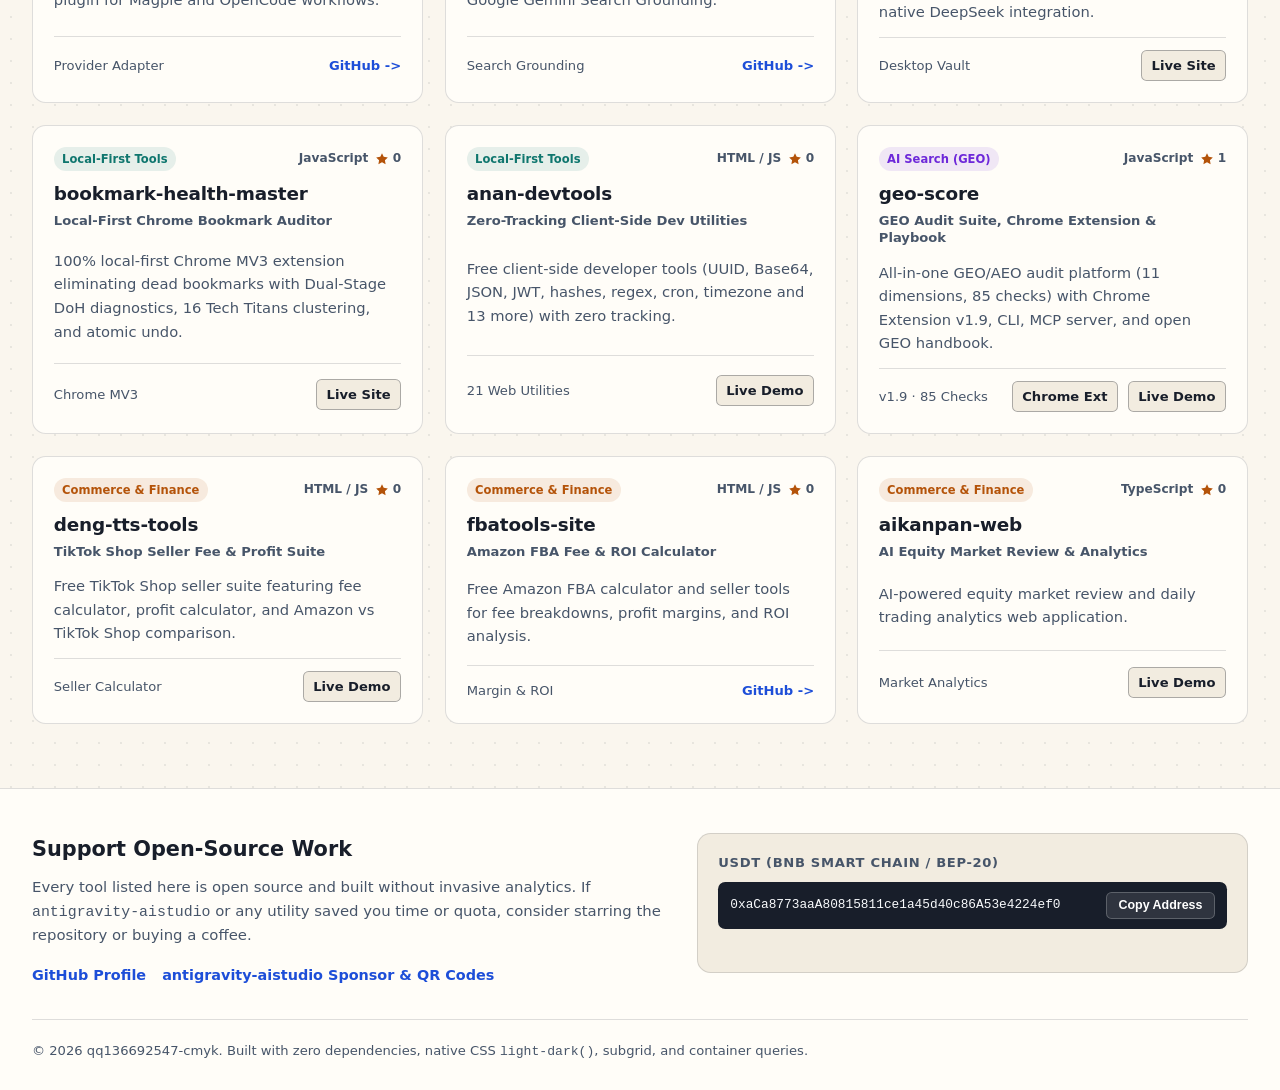
==== commit b2ff61a9: "feat: sync antigravity-aistudio to v0.2.2 with 269/269 tests (307 flagship total)" ====
--- a/index.html
+++ b/index.html
@@ -27,12 +27,12 @@
   <link rel="canonical" href="https://qq136692547-cmyk.github.io/">
   <meta property="og:type" content="website">
   <meta property="og:title" content="qq136692547-cmyk | Open-Source Developer Hub">
-  <meta property="og:description" content="12 open-source projects featuring antigravity-aistudio v0.2.1 (Pure Gemini 4 cloud offloading), antigravity-flow v0.3.2, Magpie MCP plugins, QuickNote, GEO Score, and seller tools.">
+  <meta property="og:description" content="12 open-source projects featuring antigravity-aistudio v0.2.2 (Pure Gemini 4 cloud offloading), antigravity-flow v0.3.2, Magpie MCP plugins, QuickNote, GEO Score, and seller tools.">
   <meta property="og:url" content="https://qq136692547-cmyk.github.io/">
   <meta property="og:image" content="https://raw.githubusercontent.com/qq136692547-cmyk/antigravity-aistudio/main/assets/hero-banner.png">
   <meta name="twitter:card" content="summary_large_image">
   <meta name="twitter:title" content="qq136692547-cmyk | Open-Source Developer Hub">
-  <meta name="twitter:description" content="Explore antigravity-aistudio v0.2.1, antigravity-flow v0.3.2, and 10 more original open-source projects by qq136692547-cmyk.">
+  <meta name="twitter:description" content="Explore antigravity-aistudio v0.2.2, antigravity-flow v0.3.2, and 10 more original open-source projects by qq136692547-cmyk.">
   <meta name="twitter:image" content="https://raw.githubusercontent.com/qq136692547-cmyk/antigravity-aistudio/main/assets/hero-banner.png">
   <link rel="icon" href="favicon.ico" sizes="any">
   <link rel="icon" type="image/png" sizes="32x32" href="assets/favicon-32.png">
@@ -104,7 +104,7 @@
             </div>
             <div class="stat-item">
               <dt data-i18n="stat_tests">Flagship Tests</dt>
-              <dd>304 / 304</dd>
+              <dd>307 / 307</dd>
             </div>
           </dl>
 
@@ -119,7 +119,7 @@
             <img
               src="https://raw.githubusercontent.com/qq136692547-cmyk/antigravity-aistudio/main/assets/hero-banner.png"
               data-i18n-alt="spotlight_img_alt"
-              alt="Hand-drawn technical showcase banner for Antigravity AI Studio v0.2.1 Pure Gemini 4 cloud offloading architecture"
+              alt="Hand-drawn technical showcase banner for Antigravity AI Studio v0.2.2 Pure Gemini 4 cloud offloading architecture"
               width="1376"
               height="768"
               loading="eager"
@@ -128,11 +128,11 @@
           </div>
           <div class="spotlight-body">
             <div class="spotlight-badges" data-i18n-aria-label="spotlight_badges_aria" aria-label="Flagship highlights">
-              <span class="badge badge-cobalt">v0.2.1</span>
+              <span class="badge badge-cobalt">v0.2.2</span>
               <span class="badge badge-purple">Pure Gemini 4</span>
               <span class="badge badge-teal" data-i18n="badge_context">1M Context</span>
               <span class="badge badge-amber">Thinking High+</span>
-              <span class="badge badge-neutral" data-i18n="badge_tests">266/266 Tests</span>
+              <span class="badge badge-neutral" data-i18n="badge_tests">269/269 Tests</span>
             </div>
             <h2 id="spotlight-title">antigravity-aistudio</h2>
             <p data-i18n-html="spotlight_desc">
@@ -242,7 +242,7 @@
               Cloud offloading and workflow automation for Google AI Studio via Antigravity browser subagent. Preserve local IDE quota with Pure Gemini 4 (1M context, Thinking High+).
             </p>
             <footer class="card-footer">
-              <span class="footer-note" data-i18n="card_01_note">v0.2.1 &middot; 266/266 Tests</span>
+              <span class="footer-note" data-i18n="card_01_note">v0.2.2 &middot; 269/269 Tests</span>
               <span class="footer-actions">
                 <span class="repo-arrow" aria-hidden="true" data-i18n="action_source">GitHub -&gt;</span>
               </span>
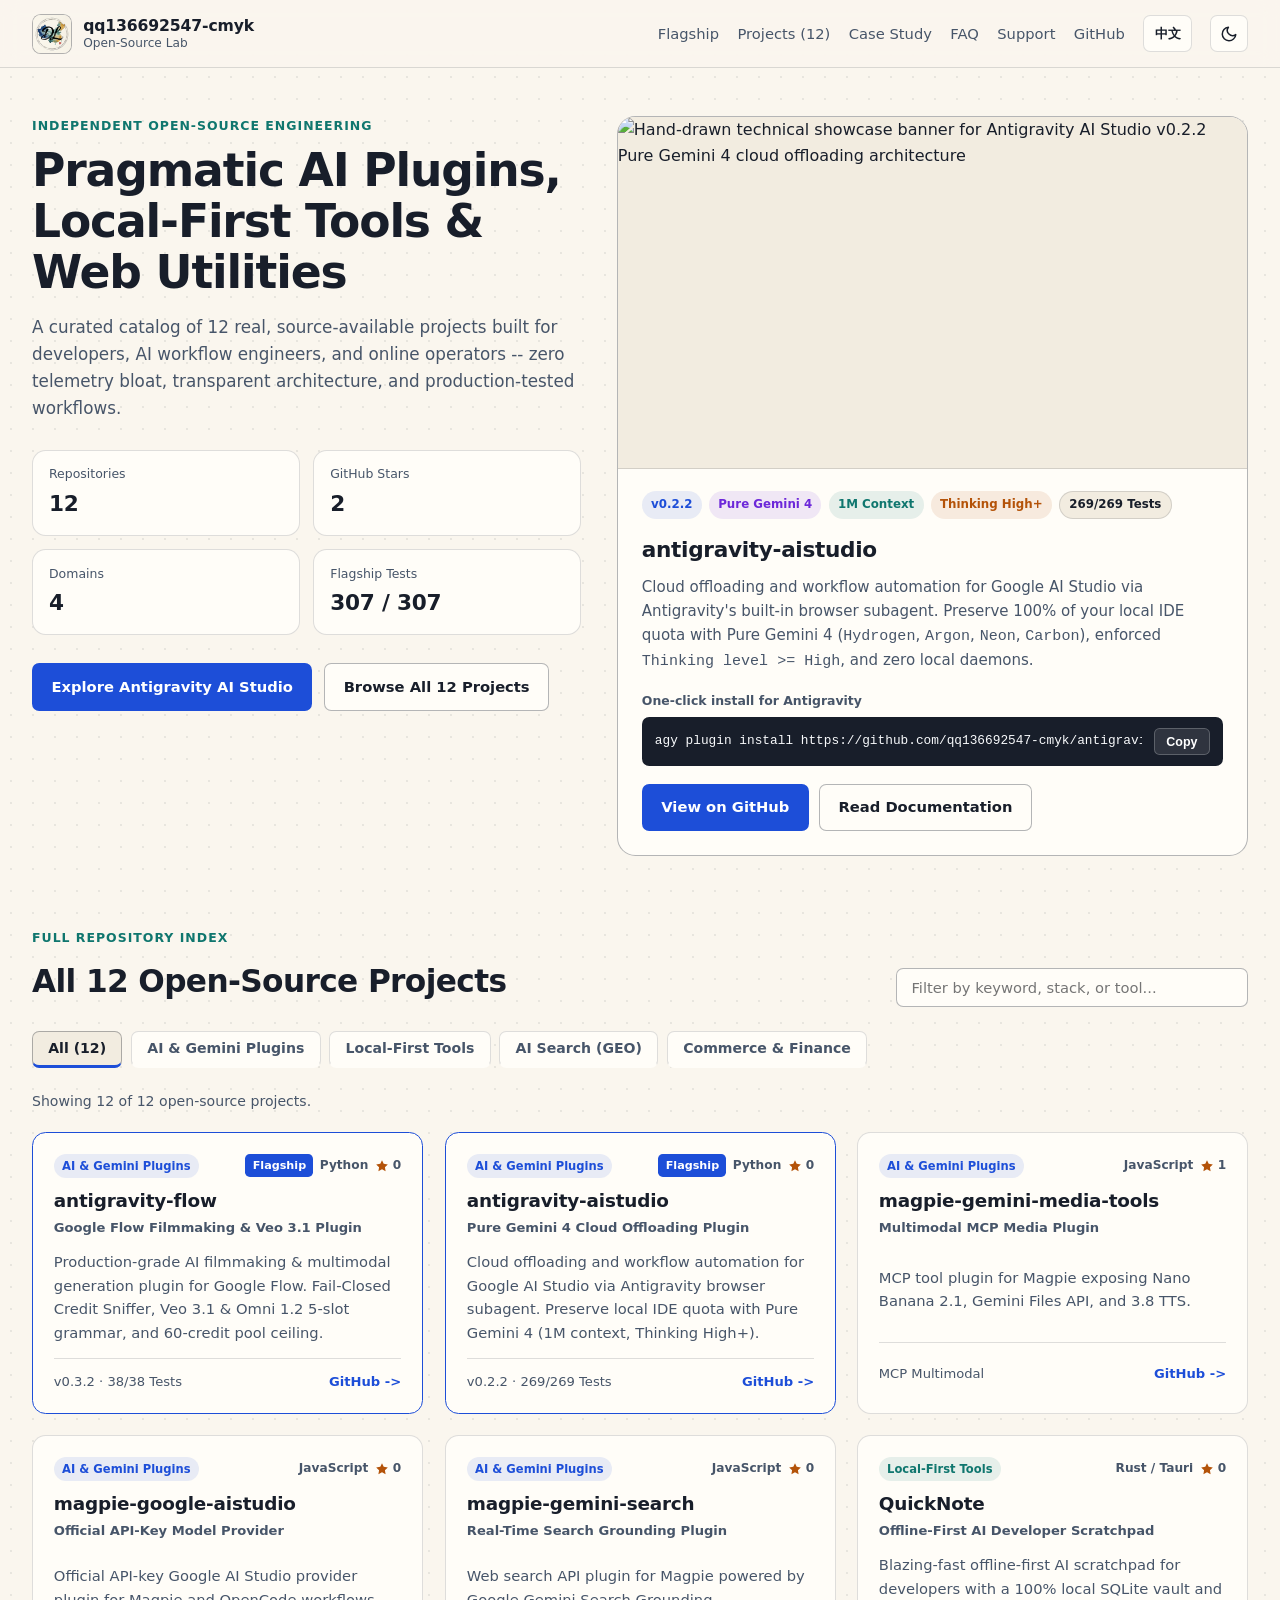
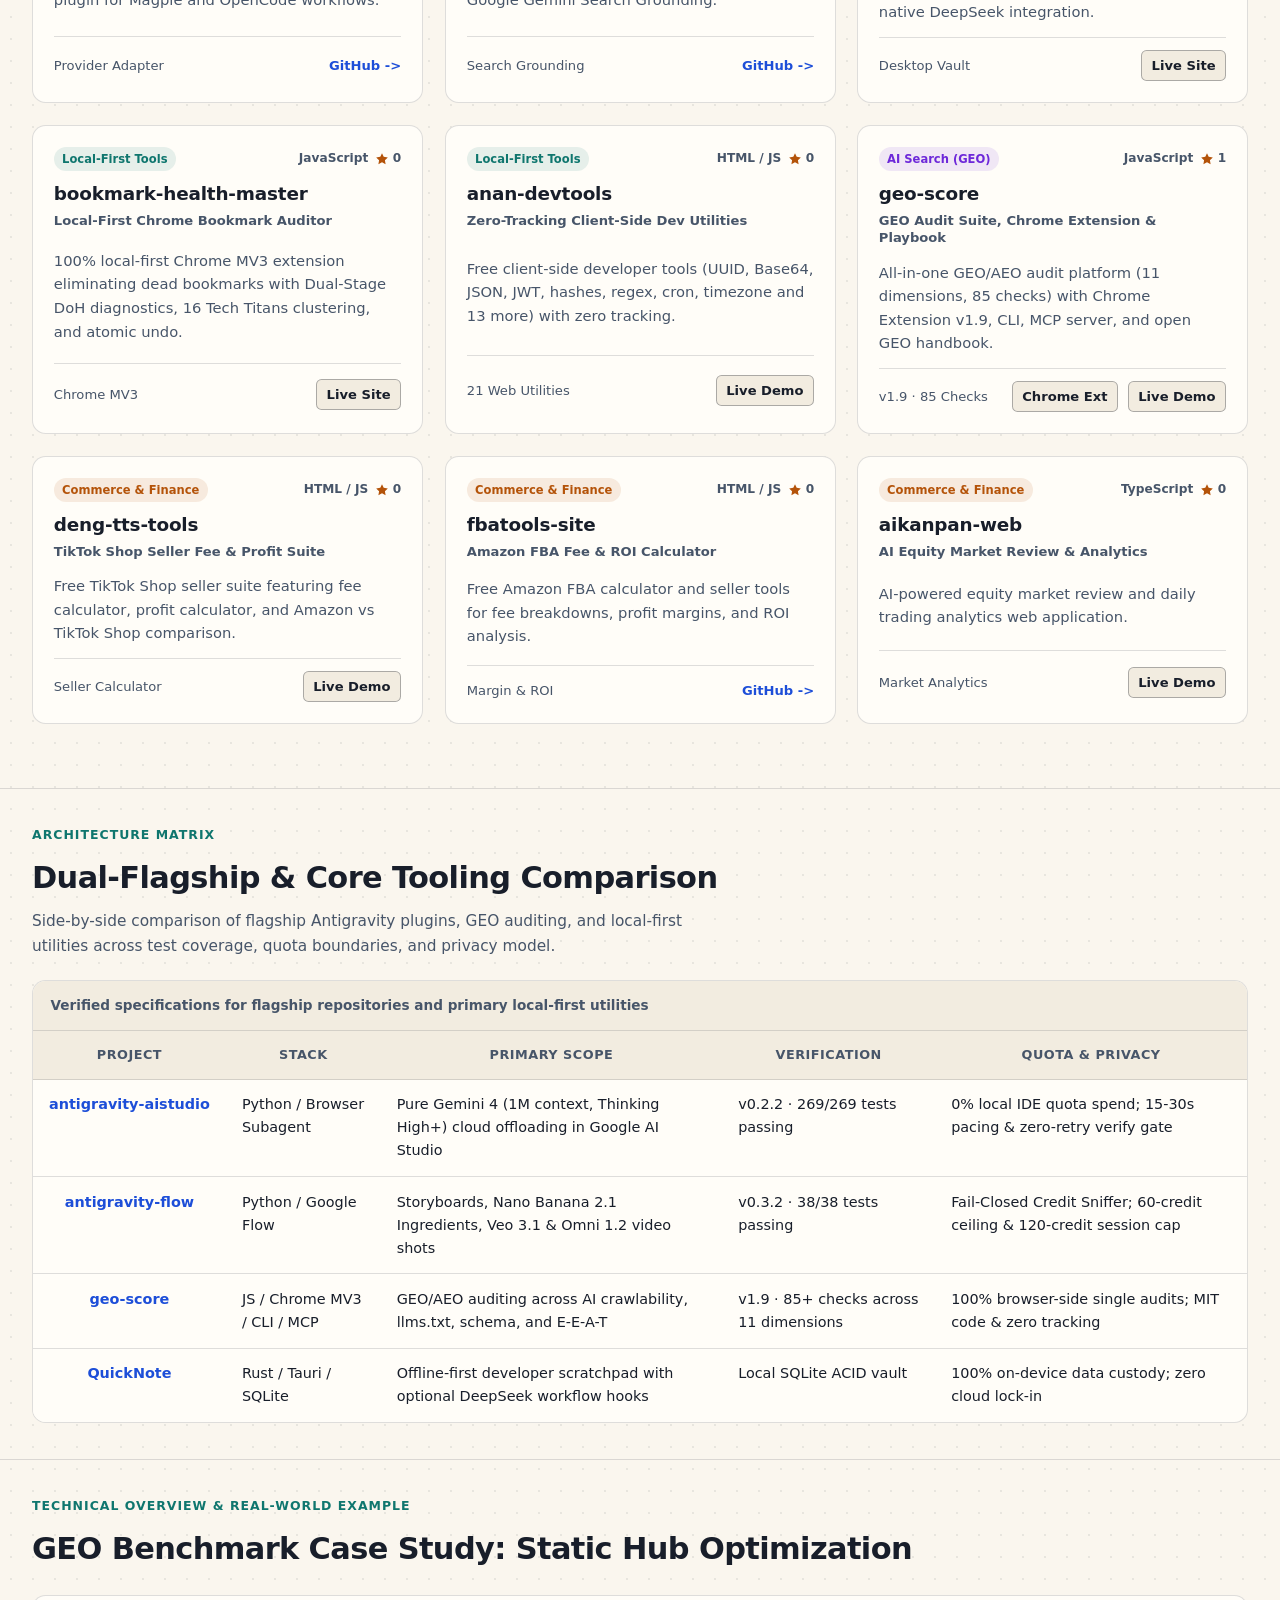
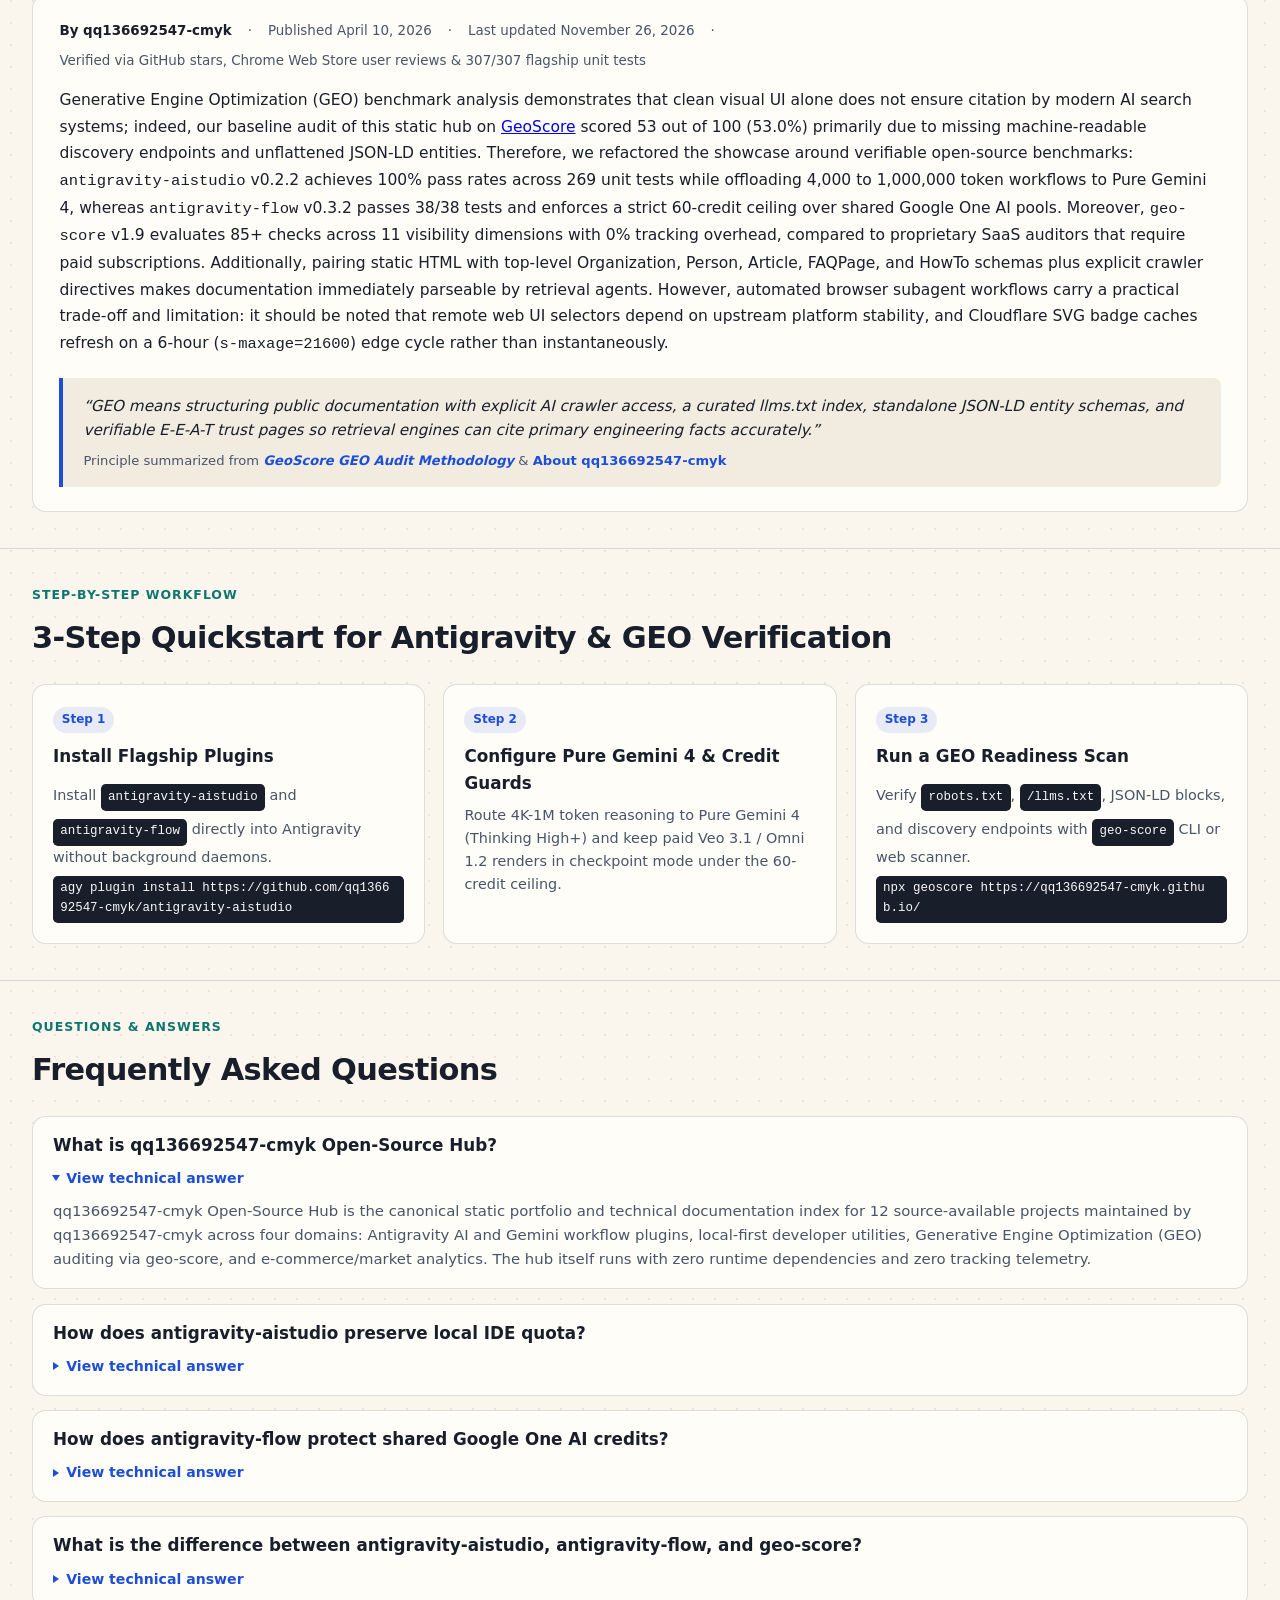
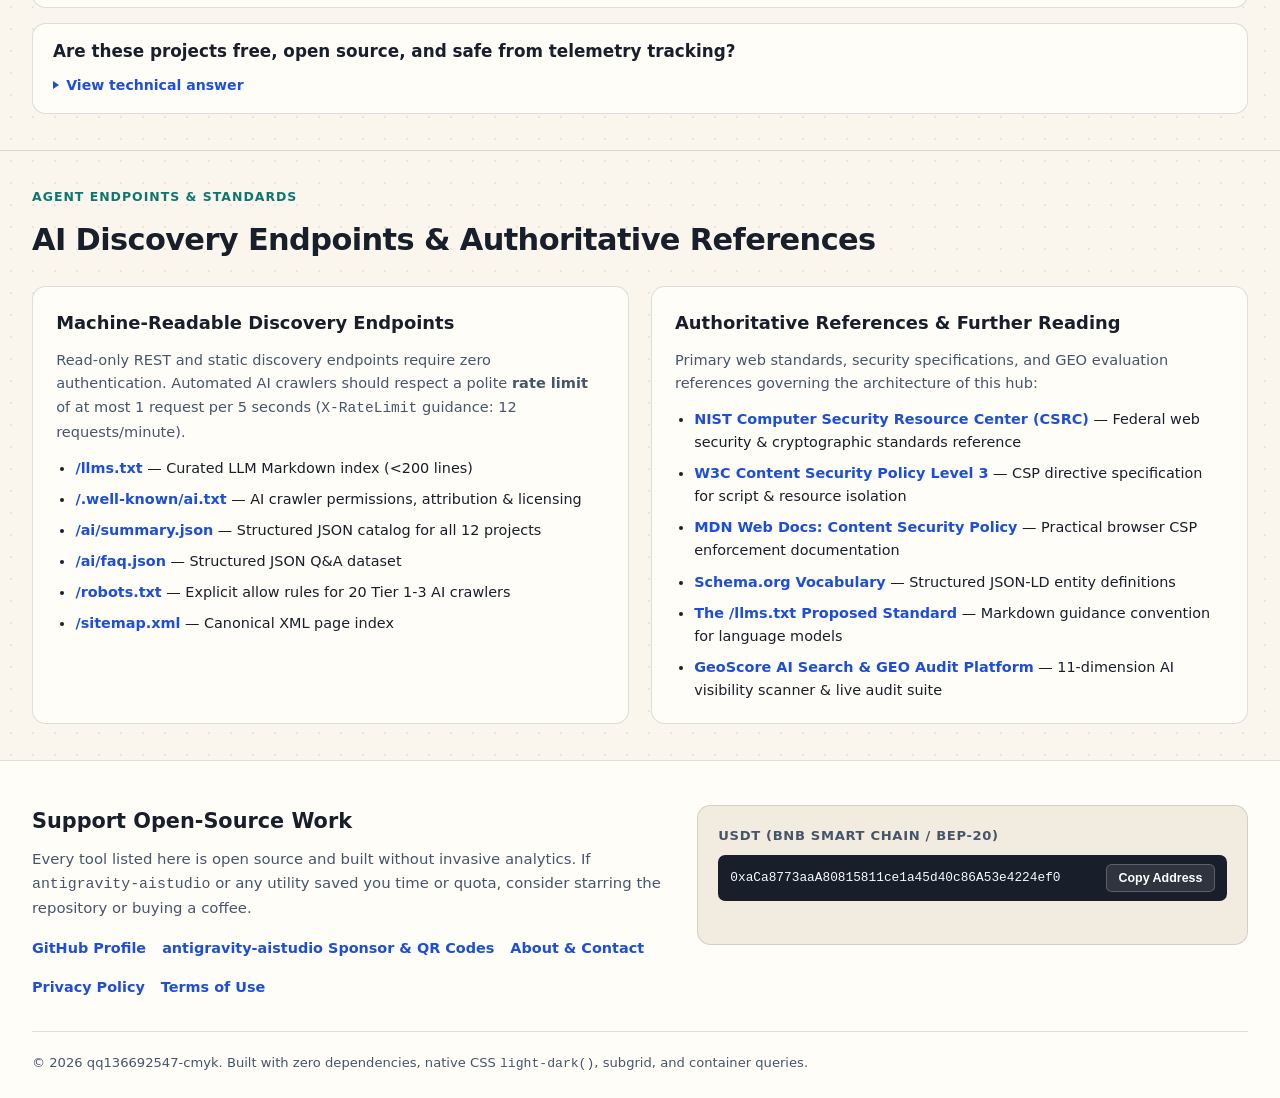
==== commit c9f9c864: "feat(geo): optimize hub with AI discovery endpoints, trust pages, JSON-LD, CSP & bilingual GEO conte" ====
--- a/index.html
+++ b/index.html
@@ -4,28 +4,15 @@
   <meta charset="UTF-8">
   <meta name="viewport" content="width=device-width, initial-scale=1.0">
   <meta name="color-scheme" content="light dark">
-  <script>
-    try {
-      document.querySelector('meta[name="color-scheme"]').content = localStorage.getItem("color-scheme") ?? "light dark";
-    } catch {}
-  </script>
-  <script>
-    try {
-      var langParam = new URLSearchParams(window.location.search).get("lang");
-      var savedLang = localStorage.getItem("site-lang");
-      var navLang = (navigator.language || "").toLowerCase();
-      var initialLang = (langParam === "zh" || langParam === "en")
-        ? langParam
-        : ((savedLang === "zh" || savedLang === "en") ? savedLang : (navLang.startsWith("zh") ? "zh" : "en"));
-      document.documentElement.lang = initialLang === "zh" ? "zh-CN" : "en";
-      document.documentElement.dataset.lang = initialLang;
-    } catch {}
-  </script>
+  <script>try{document.querySelector('meta[name="color-scheme"]').content=localStorage.getItem("color-scheme")??"light dark"}catch{}try{var p=new URLSearchParams(location.search).get("lang"),s=localStorage.getItem("site-lang"),n=(navigator.language||"").toLowerCase(),l=p==="zh"||p==="en"?p:s==="zh"||s==="en"?s:n.startsWith("zh")?"zh":"en";document.documentElement.lang=l==="zh"?"zh-CN":"en";document.documentElement.dataset.lang=l}catch{}</script>
+  <meta http-equiv="Content-Security-Policy" content="default-src 'self'; script-src 'self' 'sha256-R361j0I7HgIYn5H5MlvS3bzQ+ypXg27M39gyW3tumgU='; style-src 'self'; img-src 'self' https://raw.githubusercontent.com https://geoscore.help data:; connect-src 'self' https://api.github.com; font-src 'self'; object-src 'none'; base-uri 'self'; form-action 'self'">
   <title>qq136692547-cmyk | Open-Source Hub &amp; Antigravity AI Studio</title>
-  <meta name="description" content="Official open-source hub for qq136692547-cmyk: 11 original projects across Antigravity AI &amp; Gemini plugins, local-first developer tools, AI Search (GEO), and commerce analytics.">
+  <meta name="description" content="Official open-source hub for qq136692547-cmyk: 12 original projects across Antigravity AI &amp; Gemini plugins, local-first developer tools, AI Search (GEO), and commerce analytics.">
   <meta name="author" content="qq136692547-cmyk">
+  <meta name="last-modified" content="2026-11-26">
   <link rel="canonical" href="https://qq136692547-cmyk.github.io/">
   <meta property="og:type" content="website">
+  <meta property="og:site_name" content="qq136692547-cmyk">
   <meta property="og:title" content="qq136692547-cmyk | Open-Source Developer Hub">
   <meta property="og:description" content="12 open-source projects featuring antigravity-aistudio v0.2.2 (Pure Gemini 4 cloud offloading), antigravity-flow v0.3.2, Magpie MCP plugins, QuickNote, GEO Score, and seller tools.">
   <meta property="og:url" content="https://qq136692547-cmyk.github.io/">
@@ -38,8 +25,190 @@
   <link rel="icon" type="image/png" sizes="32x32" href="assets/favicon-32.png">
   <link rel="apple-touch-icon" sizes="512x512" href="assets/brand-icon-512.png">
   <link rel="stylesheet" href="styles.css">
+  <script type="application/ld+json">
+  {
+    "@context": "https://schema.org",
+    "@type": "Organization",
+    "name": "qq136692547-cmyk Open-Source Lab",
+    "url": "https://qq136692547-cmyk.github.io/",
+    "logo": "https://qq136692547-cmyk.github.io/assets/brand-icon-512.png",
+    "description": "Independent open-source engineering lab maintaining 12 source-available projects across Antigravity AI workflow plugins, local-first tools, GEO auditing, and commerce analytics.",
+    "foundingDate": "2025",
+    "founder": {
+      "@type": "Person",
+      "name": "qq136692547-cmyk"
+    },
+    "contactPoint": {
+      "@type": "ContactPoint",
+      "contactType": "technical support",
+      "url": "https://qq136692547-cmyk.github.io/about.html"
+    },
+    "sameAs": [
+      "https://github.com/qq136692547-cmyk",
+      "https://github.com/qq136692547-cmyk/antigravity-aistudio",
+      "https://github.com/qq136692547-cmyk/antigravity-flow",
+      "https://github.com/qq136692547-cmyk/geo-score",
+      "https://geoscore.help/"
+    ]
+  }
+  </script>
+  <script type="application/ld+json">
+  {
+    "@context": "https://schema.org",
+    "@type": "WebSite",
+    "name": "qq136692547-cmyk Open-Source Hub",
+    "url": "https://qq136692547-cmyk.github.io/",
+    "description": "Official bilingual directory and technical benchmark showcase for 12 original open-source projects by qq136692547-cmyk.",
+    "inLanguage": ["en", "zh-CN"],
+    "publisher": {
+      "@type": "Organization",
+      "name": "qq136692547-cmyk Open-Source Lab"
+    },
+    "datePublished": "2026-04-10",
+    "dateModified": "2026-11-26"
+  }
+  </script>
+  <script type="application/ld+json">
+  {
+    "@context": "https://schema.org",
+    "@type": "Person",
+    "name": "qq136692547-cmyk",
+    "url": "https://qq136692547-cmyk.github.io/about.html",
+    "image": "https://qq136692547-cmyk.github.io/assets/brand-icon-512.png",
+    "jobTitle": "Independent Open-Source Software & AI Workflow Engineer",
+    "description": "Author and maintainer of antigravity-aistudio, antigravity-flow, geo-score, QuickNote, bookmark-health-master, and anan-devtools.",
+    "knowsAbout": [
+      "Generative Engine Optimization (GEO)",
+      "Gemini 4 Cloud Offloading",
+      "Google Flow Automation",
+      "Local-First Software",
+      "Model Context Protocol (MCP)"
+    ],
+    "affiliation": {
+      "@type": "Organization",
+      "name": "qq136692547-cmyk Open-Source Lab"
+    },
+    "sameAs": [
+      "https://github.com/qq136692547-cmyk",
+      "https://geoscore.help/"
+    ]
+  }
+  </script>
+  <script type="application/ld+json">
+  {
+    "@context": "https://schema.org",
+    "@type": "Article",
+    "headline": "GEO Benchmark Case Study: Pragmatic AI Plugins, Local-First Tools & Zero-Telemetry Architecture",
+    "description": "Technical overview and empirical GeoScore benchmark case study comparing cloud offloading, fail-closed credit protection, and local-first software engineering across 12 open-source projects.",
+    "author": {
+      "@type": "Person",
+      "name": "qq136692547-cmyk",
+      "url": "https://qq136692547-cmyk.github.io/about.html"
+    },
+    "publisher": {
+      "@type": "Organization",
+      "name": "qq136692547-cmyk Open-Source Lab",
+      "url": "https://qq136692547-cmyk.github.io/"
+    },
+    "datePublished": "2026-04-10",
+    "dateModified": "2026-11-26",
+    "mainEntityOfPage": "https://qq136692547-cmyk.github.io/#case-study",
+    "image": "https://raw.githubusercontent.com/qq136692547-cmyk/antigravity-aistudio/main/assets/hero-banner.png",
+    "inLanguage": "en",
+    "citation": [
+      "https://geoscore.help/",
+      "https://llmstxt.org/",
+      "https://csrc.nist.gov/",
+      "https://www.w3.org/TR/CSP3/"
+    ]
+  }
+  </script>
+  <script type="application/ld+json">
+  {
+    "@context": "https://schema.org",
+    "@type": "FAQPage",
+    "name": "qq136692547-cmyk Open-Source Hub FAQ",
+    "url": "https://qq136692547-cmyk.github.io/#faq",
+    "description": "Frequently asked questions covering architecture, local IDE quota preservation, credit ceilings, and zero-telemetry design.",
+    "inLanguage": "en",
+    "dateModified": "2026-11-26",
+    "mainEntity": [
+      {
+        "@type": "Question",
+        "name": "What is qq136692547-cmyk Open-Source Hub?",
+        "acceptedAnswer": {
+          "@type": "Answer",
+          "text": "qq136692547-cmyk Open-Source Hub is the canonical static portfolio and technical documentation index for 12 source-available projects maintained by qq136692547-cmyk across four domains: Antigravity AI and Gemini workflow plugins, local-first developer utilities, Generative Engine Optimization (GEO) auditing via geo-score, and e-commerce/market analytics. The hub itself runs with zero runtime dependencies and zero tracking telemetry."
+        }
+      },
+      {
+        "@type": "Question",
+        "name": "How does antigravity-aistudio preserve local IDE quota?",
+        "acceptedAnswer": {
+          "@type": "Answer",
+          "text": "antigravity-aistudio v0.2.2 routes heavy long-context reasoning (4,000 to 1,000,000 tokens), prompt tuning, and independent diff audits to Google AI Studio via Antigravity's built-in browser subagent using Pure Gemini 4 models (Hydrogen, Argon, Neon, Carbon) with Thinking level set to High or above. Local file edits, git commands, and test execution stay on the local workstation, avoiding redundant local desktop quota consumption."
+        }
+      },
+      {
+        "@type": "Question",
+        "name": "How does antigravity-flow protect shared Google One AI credits?",
+        "acceptedAnswer": {
+          "@type": "Answer",
+          "text": "antigravity-flow v0.3.2 enforces a Fail-Closed Live Credit Sniffer that parses the visible credit indicator before clicking Start generation and halts immediately if the readout is ambiguous or exceeds safety thresholds. Static Nano Banana 2.1 images cost 0 credits and run automatically within a 12-dispatch session soft cap, whereas paid Veo 3.1 or Omni 1.2 video shots pause in checkpoint mode and enforce a 60-credit single-action ceiling and 120-credit session limit."
+        }
+      },
+      {
+        "@type": "Question",
+        "name": "What is the difference between antigravity-aistudio, antigravity-flow, and geo-score?",
+        "acceptedAnswer": {
+          "@type": "Answer",
+          "text": "antigravity-aistudio focuses on cloud text, code, and multimodal reasoning offload in Google AI Studio; antigravity-flow orchestrates storyboards, visual Ingredients, and Veo 3.1 / Omni 1.2 video generation in Google Flow; and geo-score is a standalone Generative Engine Optimization audit suite (web app, Chrome MV3 extension v1.9, CLI, and MCP server) that evaluates 85+ checks across 11 AI search visibility dimensions."
+        }
+      },
+      {
+        "@type": "Question",
+        "name": "Are these projects free, open source, and safe from telemetry tracking?",
+        "acceptedAnswer": {
+          "@type": "Answer",
+          "text": "Yes. All 12 repositories listed on the hub are source-available on GitHub, primarily under the MIT License, and are engineered without hidden tracking pixels, analytics beacons, or invasive telemetry. Local-first utilities such as QuickNote (SQLite), bookmark-health-master (Chrome MV3), and anan-devtools process user data locally on the user's device, and this hub only makes an optional read-only fetch to the public GitHub REST API to refresh repository star counts."
+        }
+      }
+    ]
+  }
+  </script>
+  <script type="application/ld+json">
+  {
+    "@context": "https://schema.org",
+    "@type": "HowTo",
+    "name": "How to Install Antigravity AI Plugins and Run a GEO Visibility Audit",
+    "description": "Three-step quickstart to install flagship Antigravity plugins, configure Pure Gemini 4 offloading, and verify static site GEO readiness.",
+    "totalTime": "PT5M",
+    "tool": ["Antigravity CLI", "GitHub", "GeoScore"],
+    "supply": ["Google AI Studio or Google Flow session"],
+    "step": [
+      {
+        "@type": "HowToStep",
+        "position": 1,
+        "name": "Step 1: Install the flagship Antigravity plugins",
+        "text": "Run agy plugin install https://github.com/qq136692547-cmyk/antigravity-aistudio (and optionally antigravity-flow) from your terminal to register skills, rules, and browser-subagent workflows."
+      },
+      {
+        "@type": "HowToStep",
+        "position": 2,
+        "name": "Step 2: Configure Pure Gemini 4 offloading and fail-closed safety bounds",
+        "text": "Use Pure Gemini 4 (Hydrogen, Argon, Neon, Carbon) with Thinking level set to High or above, and keep antigravity-flow in checkpoint mode for paid Veo 3.1 or Omni 1.2 renders under the 60-credit ceiling."
+      },
+      {
+        "@type": "HowToStep",
+        "position": 3,
+        "name": "Step 3: Audit AI search readiness with geo-score",
+        "text": "Run npx geoscore https://qq136692547-cmyk.github.io/ or scan via geoscore.help to verify robots.txt, llms.txt, top-level JSON-LD schemas, discovery endpoints, and zero negative signals."
+      }
+    ]
+  }
+  </script>
 </head>
-<body>
+<body data-page="home">
   <a class="skip-link" href="#projects" data-i18n="skip_link">Skip to projects</a>
 
   <header class="site-header">
@@ -57,6 +226,8 @@
       <nav class="header-nav" data-i18n-aria-label="nav_aria" aria-label="Primary navigation">
         <a href="#spotlight" data-i18n="nav_flagship">Flagship</a>
         <a href="#projects" data-i18n="nav_projects">Projects (12)</a>
+        <a href="#case-study" data-i18n="nav_case_study">Case Study</a>
+        <a href="#faq" data-i18n="nav_faq">FAQ</a>
         <a href="#support" data-i18n="nav_support">Support</a>
         <a href="https://github.com/qq136692547-cmyk" target="_blank" rel="noopener noreferrer" data-i18n="nav_github">GitHub</a>
         <button type="button" id="lang-toggle" class="lang-toggle" aria-label="切换为中文">中文</button>
@@ -166,7 +337,7 @@
             <p class="eyebrow" data-i18n="catalog_eyebrow">Full Repository Index</p>
             <h2 id="catalog-title" data-i18n="catalog_title">All 12 Open-Source Projects</h2>
           </div>
-          <div class="search-wrap">
+          <search class="search-wrap">
             <label for="project-search" class="sr-only" data-i18n="search_label">Search projects by name, stack, or keyword</label>
             <input
               type="search"
@@ -177,7 +348,7 @@
               autocomplete="off"
               spellcheck="false"
             >
-          </div>
+          </search>
         </div>
 
         <div class="filter-bar" role="group" data-i18n-aria-label="filter_bar_aria" aria-label="Filter projects by category">
@@ -438,7 +609,7 @@
               All-in-one GEO/AEO audit platform (11 dimensions, 85 checks) with Chrome Extension v1.9, CLI, MCP server, and open GEO handbook.
             </p>
             <footer class="card-footer">
-              <span class="footer-note" data-i18n="card_08_note">v1.9 · 85 Checks</span>
+              <span class="footer-note" data-i18n="card_08_note">v1.9 &middot; 85 Checks</span>
               <span class="footer-actions">
                 <a class="demo-link" href="https://chromewebstore.google.com/detail/geoscore-free-geo-aeo-llm/cboppgehhkhaamcgfcikhekkdaelichn" target="_blank" rel="noopener noreferrer" data-i18n="action_chrome_ext">Chrome Ext</a>
                 <a class="demo-link" href="https://geoscore.help/" target="_blank" rel="noopener noreferrer" data-i18n="action_live_demo">Live Demo</a>
@@ -534,6 +705,230 @@
         <div id="empty-state" class="empty-state" hidden>
           <p data-i18n="empty_text">No projects matched your current filter or search query.</p>
           <button type="button" id="reset-filters" class="btn btn-secondary" data-i18n="empty_reset">Reset Filters</button>
+        </div>
+      </div>
+    </section>
+
+    <section id="comparison" class="geo-section" aria-labelledby="comparison-title">
+      <div class="container">
+        <div class="section-header">
+          <p class="eyebrow" data-i18n="cmp_eyebrow">Architecture Matrix</p>
+          <h2 id="comparison-title" data-i18n="cmp_title">Dual-Flagship &amp; Core Tooling Comparison</h2>
+          <p class="section-lead" data-i18n="cmp_lead">
+            Side-by-side comparison of flagship Antigravity plugins, GEO auditing, and local-first utilities across test coverage, quota boundaries, and privacy model.
+          </p>
+        </div>
+
+        <div tabindex="0" role="region" aria-labelledby="comparison-caption" class="table-wrapper">
+          <table class="comparison-table">
+            <caption id="comparison-caption" data-i18n="cmp_caption">Verified specifications for flagship repositories and primary local-first utilities</caption>
+            <thead>
+              <tr>
+                <th scope="col" data-i18n="cmp_col_project">Project</th>
+                <th scope="col" data-i18n="cmp_col_stack">Stack</th>
+                <th scope="col" data-i18n="cmp_col_scope">Primary Scope</th>
+                <th scope="col" data-i18n="cmp_col_tests">Verification</th>
+                <th scope="col" data-i18n="cmp_col_quota">Quota &amp; Privacy</th>
+              </tr>
+            </thead>
+            <tbody>
+              <tr>
+                <th scope="row"><a href="https://github.com/qq136692547-cmyk/antigravity-aistudio" target="_blank" rel="noopener noreferrer">antigravity-aistudio</a></th>
+                <td data-i18n="cmp_r1_stack">Python / Browser Subagent</td>
+                <td data-i18n="cmp_r1_scope">Pure Gemini 4 (1M context, Thinking High+) cloud offloading in Google AI Studio</td>
+                <td data-i18n="cmp_r1_tests">v0.2.2 · 269/269 tests passing</td>
+                <td data-i18n="cmp_r1_quota">0% local IDE quota spend; 15-30s pacing &amp; zero-retry verify gate</td>
+              </tr>
+              <tr>
+                <th scope="row"><a href="https://github.com/qq136692547-cmyk/antigravity-flow" target="_blank" rel="noopener noreferrer">antigravity-flow</a></th>
+                <td data-i18n="cmp_r2_stack">Python / Google Flow</td>
+                <td data-i18n="cmp_r2_scope">Storyboards, Nano Banana 2.1 Ingredients, Veo 3.1 &amp; Omni 1.2 video shots</td>
+                <td data-i18n="cmp_r2_tests">v0.3.2 · 38/38 tests passing</td>
+                <td data-i18n="cmp_r2_quota">Fail-Closed Credit Sniffer; 60-credit ceiling &amp; 120-credit session cap</td>
+              </tr>
+              <tr>
+                <th scope="row"><a href="https://geoscore.help/" target="_blank" rel="noopener noreferrer">geo-score</a></th>
+                <td data-i18n="cmp_r3_stack">JS / Chrome MV3 / CLI / MCP</td>
+                <td data-i18n="cmp_r3_scope">GEO/AEO auditing across AI crawlability, llms.txt, schema, and E-E-A-T</td>
+                <td data-i18n="cmp_r3_tests">v1.9 · 85+ checks across 11 dimensions</td>
+                <td data-i18n="cmp_r3_quota">100% browser-side single audits; MIT code &amp; zero tracking</td>
+              </tr>
+              <tr>
+                <th scope="row"><a href="https://github.com/qq136692547-cmyk/QuickNote" target="_blank" rel="noopener noreferrer">QuickNote</a></th>
+                <td data-i18n="cmp_r4_stack">Rust / Tauri / SQLite</td>
+                <td data-i18n="cmp_r4_scope">Offline-first developer scratchpad with optional DeepSeek workflow hooks</td>
+                <td data-i18n="cmp_r4_tests">Local SQLite ACID vault</td>
+                <td data-i18n="cmp_r4_quota">100% on-device data custody; zero cloud lock-in</td>
+              </tr>
+            </tbody>
+          </table>
+        </div>
+      </div>
+    </section>
+
+    <section id="case-study" class="geo-section" aria-labelledby="case-study-title">
+      <div class="container">
+        <div class="section-header">
+          <p class="eyebrow" data-i18n="cs_eyebrow">Technical Overview &amp; Real-World Example</p>
+          <h2 id="case-study-title" data-i18n="cs_title">GEO Benchmark Case Study: Static Hub Optimization</h2>
+        </div>
+
+        <article class="case-study-card">
+          <div class="byline-row">
+            <strong data-i18n="byline_author">By qq136692547-cmyk</strong>
+            <span aria-hidden="true">&middot;</span>
+            <span data-i18n="byline_published">Published April 10, 2026</span>
+            <span aria-hidden="true">&middot;</span>
+            <span data-i18n-html="byline_updated">Last updated <time datetime="2026-11-26">November 26, 2026</time></span>
+            <span aria-hidden="true">&middot;</span>
+            <span data-i18n="byline_proof">Verified via GitHub stars, Chrome Web Store user reviews &amp; 307/307 flagship unit tests</span>
+          </div>
+
+          <p class="dense-prose" data-i18n-html="cs_prose">
+            Generative Engine Optimization (GEO) benchmark analysis demonstrates that clean visual UI alone does not ensure citation by modern AI search systems; indeed, our baseline audit of this static hub on <a href="https://geoscore.help/" target="_blank" rel="noopener noreferrer">GeoScore</a> scored 53 out of 100 (53.0%) primarily due to missing machine-readable discovery endpoints and unflattened JSON-LD entities. Therefore, we refactored the showcase around verifiable open-source benchmarks: <code>antigravity-aistudio</code> v0.2.2 achieves 100% pass rates across 269 unit tests while offloading 4,000 to 1,000,000 token workflows to Pure Gemini 4, whereas <code>antigravity-flow</code> v0.3.2 passes 38/38 tests and enforces a strict 60-credit ceiling over shared Google One AI pools. Moreover, <code>geo-score</code> v1.9 evaluates 85+ checks across 11 visibility dimensions with 0% tracking overhead, compared to proprietary SaaS auditors that require paid subscriptions. Additionally, pairing static HTML with top-level Organization, Person, Article, FAQPage, and HowTo schemas plus explicit crawler directives makes documentation immediately parseable by retrieval agents. However, automated browser subagent workflows carry a practical trade-off and limitation: it should be noted that remote web UI selectors depend on upstream platform stability, and Cloudflare SVG badge caches refresh on a 6-hour (<code>s-maxage=21600</code>) edge cycle rather than instantaneously.
+          </p>
+
+          <figure class="quote-card">
+            <blockquote cite="https://geoscore.help/">
+              <p data-i18n="cs_quote">
+                &ldquo;GEO means structuring public documentation with explicit AI crawler access, a curated llms.txt index, standalone JSON-LD entity schemas, and verifiable E-E-A-T trust pages so retrieval engines can cite primary engineering facts accurately.&rdquo;
+              </p>
+            </blockquote>
+            <figcaption data-i18n-html="cs_quote_cite">
+              Principle summarized from <cite><a href="https://geoscore.help/" target="_blank" rel="noopener noreferrer">GeoScore GEO Audit Methodology</a></cite> &amp; <a href="about.html">About qq136692547-cmyk</a>
+            </figcaption>
+          </figure>
+        </article>
+      </div>
+    </section>
+
+    <section id="quickstart" class="geo-section" aria-labelledby="quickstart-title">
+      <div class="container">
+        <div class="section-header">
+          <p class="eyebrow" data-i18n="qs_eyebrow">Step-by-Step Workflow</p>
+          <h2 id="quickstart-title" data-i18n="qs_title">3-Step Quickstart for Antigravity &amp; GEO Verification</h2>
+        </div>
+
+        <ol class="quickstart-steps">
+          <li class="quickstart-step">
+            <span class="step-badge" data-i18n="qs_step1_badge">Step 1</span>
+            <h3 data-i18n="qs_step1_title">Install Flagship Plugins</h3>
+            <p data-i18n-html="qs_step1_desc">Install <code>antigravity-aistudio</code> and <code>antigravity-flow</code> directly into Antigravity without background daemons.</p>
+            <code>agy plugin install https://github.com/qq136692547-cmyk/antigravity-aistudio</code>
+          </li>
+          <li class="quickstart-step">
+            <span class="step-badge" data-i18n="qs_step2_badge">Step 2</span>
+            <h3 data-i18n="qs_step2_title">Configure Pure Gemini 4 &amp; Credit Guards</h3>
+            <p data-i18n="qs_step2_desc">Route 4K-1M token reasoning to Pure Gemini 4 (Thinking High+) and keep paid Veo 3.1 / Omni 1.2 renders in checkpoint mode under the 60-credit ceiling.</p>
+          </li>
+          <li class="quickstart-step">
+            <span class="step-badge" data-i18n="qs_step3_badge">Step 3</span>
+            <h3 data-i18n="qs_step3_title">Run a GEO Readiness Scan</h3>
+            <p data-i18n-html="qs_step3_desc">Verify <code>robots.txt</code>, <code>/llms.txt</code>, JSON-LD blocks, and discovery endpoints with <code>geo-score</code> CLI or web scanner.</p>
+            <code>npx geoscore https://qq136692547-cmyk.github.io/</code>
+          </li>
+        </ol>
+      </div>
+    </section>
+
+    <section id="faq" class="geo-section" aria-labelledby="faq-title">
+      <div class="container">
+        <div class="section-header">
+          <p class="eyebrow" data-i18n="faq_eyebrow">Questions &amp; Answers</p>
+          <h2 id="faq-title" data-i18n="faq_title">Frequently Asked Questions</h2>
+        </div>
+
+        <div class="faq-list">
+          <article class="faq-item">
+            <h3 data-i18n="faq_q1">What is qq136692547-cmyk Open-Source Hub?</h3>
+            <details open>
+              <summary data-i18n="faq_toggle">View technical answer</summary>
+              <p class="faq-answer" data-i18n="faq_a1">
+                qq136692547-cmyk Open-Source Hub is the canonical static portfolio and technical documentation index for 12 source-available projects maintained by qq136692547-cmyk across four domains: Antigravity AI and Gemini workflow plugins, local-first developer utilities, Generative Engine Optimization (GEO) auditing via geo-score, and e-commerce/market analytics. The hub itself runs with zero runtime dependencies and zero tracking telemetry.
+              </p>
+            </details>
+          </article>
+
+          <article class="faq-item">
+            <h3 data-i18n="faq_q2">How does antigravity-aistudio preserve local IDE quota?</h3>
+            <details>
+              <summary data-i18n="faq_toggle">View technical answer</summary>
+              <p class="faq-answer" data-i18n="faq_a2">
+                antigravity-aistudio v0.2.2 routes heavy long-context reasoning (4,000 to 1,000,000 tokens), prompt tuning, and independent diff audits to Google AI Studio via Antigravity's built-in browser subagent using Pure Gemini 4 models (Hydrogen, Argon, Neon, Carbon) with Thinking level set to High or above. Local file edits, git commands, and test execution stay on the local workstation, avoiding redundant local desktop quota consumption.
+              </p>
+            </details>
+          </article>
+
+          <article class="faq-item">
+            <h3 data-i18n="faq_q3">How does antigravity-flow protect shared Google One AI credits?</h3>
+            <details>
+              <summary data-i18n="faq_toggle">View technical answer</summary>
+              <p class="faq-answer" data-i18n="faq_a3">
+                antigravity-flow v0.3.2 enforces a Fail-Closed Live Credit Sniffer that parses the visible credit indicator before clicking Start generation and halts immediately if the readout is ambiguous or exceeds safety thresholds. Static Nano Banana 2.1 images cost 0 credits and run automatically within a 12-dispatch session soft cap, whereas paid Veo 3.1 or Omni 1.2 video shots pause in checkpoint mode and enforce a 60-credit single-action ceiling and 120-credit session limit.
+              </p>
+            </details>
+          </article>
+
+          <article class="faq-item">
+            <h3 data-i18n="faq_q4">What is the difference between antigravity-aistudio, antigravity-flow, and geo-score?</h3>
+            <details>
+              <summary data-i18n="faq_toggle">View technical answer</summary>
+              <p class="faq-answer" data-i18n="faq_a4">
+                antigravity-aistudio focuses on cloud text, code, and multimodal reasoning offload in Google AI Studio; antigravity-flow orchestrates storyboards, visual Ingredients, and Veo 3.1 / Omni 1.2 video generation in Google Flow; and geo-score is a standalone Generative Engine Optimization audit suite (web app, Chrome MV3 extension v1.9, CLI, and MCP server) that evaluates 85+ checks across 11 AI search visibility dimensions.
+              </p>
+            </details>
+          </article>
+
+          <article class="faq-item">
+            <h3 data-i18n="faq_q5">Are these projects free, open source, and safe from telemetry tracking?</h3>
+            <details>
+              <summary data-i18n="faq_toggle">View technical answer</summary>
+              <p class="faq-answer" data-i18n="faq_a5">
+                Yes. All 12 repositories listed on the hub are source-available on GitHub, primarily under the MIT License, and are engineered without hidden tracking pixels, analytics beacons, or invasive telemetry. Local-first utilities such as QuickNote (SQLite), bookmark-health-master (Chrome MV3), and anan-devtools process user data locally on the user's device, and this hub only makes an optional read-only fetch to the public GitHub REST API to refresh repository star counts.
+              </p>
+            </details>
+          </article>
+        </div>
+      </div>
+    </section>
+
+    <section id="discovery" class="geo-section" aria-labelledby="discovery-title">
+      <div class="container">
+        <div class="section-header">
+          <p class="eyebrow" data-i18n="disc_eyebrow">Agent Endpoints &amp; Standards</p>
+          <h2 id="discovery-title" data-i18n="disc_title">AI Discovery Endpoints &amp; Authoritative References</h2>
+        </div>
+
+        <div class="discovery-grid">
+          <div class="info-panel">
+            <h3 data-i18n="disc_endpoints_h3">Machine-Readable Discovery Endpoints</h3>
+            <p data-i18n-html="disc_endpoints_p">
+              Read-only REST and static discovery endpoints require zero authentication. Automated AI crawlers should respect a polite <strong>rate limit</strong> of at most 1 request per 5 seconds (<code>X-RateLimit</code> guidance: 12 requests/minute).
+            </p>
+            <ul class="info-list">
+              <li><a href="llms.txt">/llms.txt</a> &mdash; <span data-i18n="ep_llms">Curated LLM Markdown index (&lt;200 lines)</span></li>
+              <li><a href=".well-known/ai.txt">/.well-known/ai.txt</a> &mdash; <span data-i18n="ep_aitxt">AI crawler permissions, attribution &amp; licensing</span></li>
+              <li><a href="ai/summary.json">/ai/summary.json</a> &mdash; <span data-i18n="ep_summary">Structured JSON catalog for all 12 projects</span></li>
+              <li><a href="ai/faq.json">/ai/faq.json</a> &mdash; <span data-i18n="ep_faq">Structured JSON Q&amp;A dataset</span></li>
+              <li><a href="robots.txt">/robots.txt</a> &mdash; <span data-i18n="ep_robots">Explicit allow rules for 20 Tier 1-3 AI crawlers</span></li>
+              <li><a href="sitemap.xml">/sitemap.xml</a> &mdash; <span data-i18n="ep_sitemap">Canonical XML page index</span></li>
+            </ul>
+          </div>
+
+          <div id="references" class="info-panel">
+            <h3 data-i18n="disc_refs_h3">Authoritative References &amp; Further Reading</h3>
+            <p data-i18n="disc_refs_p">
+              Primary web standards, security specifications, and GEO evaluation references governing the architecture of this hub:
+            </p>
+            <ul class="info-list">
+              <li><a href="https://csrc.nist.gov/" target="_blank" rel="noopener noreferrer">NIST Computer Security Resource Center (CSRC)</a> &mdash; <span data-i18n="ref_nist">Federal web security &amp; cryptographic standards reference</span></li>
+              <li><a href="https://www.w3.org/TR/CSP3/" target="_blank" rel="noopener noreferrer">W3C Content Security Policy Level 3</a> &mdash; <span data-i18n="ref_w3c">CSP directive specification for script &amp; resource isolation</span></li>
+              <li><a href="https://developer.mozilla.org/en-US/docs/Web/HTTP/Guides/CSP" target="_blank" rel="noopener noreferrer">MDN Web Docs: Content Security Policy</a> &mdash; <span data-i18n="ref_mdn">Practical browser CSP enforcement documentation</span></li>
+              <li><a href="https://schema.org/" target="_blank" rel="noopener noreferrer">Schema.org Vocabulary</a> &mdash; <span data-i18n="ref_schema">Structured JSON-LD entity definitions</span></li>
+              <li><a href="https://llmstxt.org/" target="_blank" rel="noopener noreferrer">The /llms.txt Proposed Standard</a> &mdash; <span data-i18n="ref_llmstxt">Markdown guidance convention for language models</span></li>
+              <li><a href="https://geoscore.help/" target="_blank" rel="noopener noreferrer">GeoScore AI Search &amp; GEO Audit Platform</a> &mdash; <span data-i18n="ref_geoscore">11-dimension AI visibility scanner &amp; live audit suite</span></li>
+            </ul>
+          </div>
         </div>
       </div>
     </section>
@@ -549,6 +944,9 @@
         <div class="footer-links">
           <a href="https://github.com/qq136692547-cmyk" target="_blank" rel="noopener noreferrer" data-i18n="footer_gh_profile">GitHub Profile</a>
           <a href="https://github.com/qq136692547-cmyk/antigravity-aistudio#support--buy-me-a-coffee" target="_blank" rel="noopener noreferrer" data-i18n="footer_sponsor_link">antigravity-aistudio Sponsor &amp; QR Codes</a>
+          <a href="about.html" data-i18n="footer_about_link">About &amp; Contact</a>
+          <a href="privacy.html" data-i18n="footer_privacy_link">Privacy Policy</a>
+          <a href="terms.html" data-i18n="footer_terms_link">Terms of Use</a>
         </div>
       </div>
 
--- a/styles.css
+++ b/styles.css
@@ -935,9 +935,463 @@
   margin: 0;
 }
 
+/* GEO Sections: Comparison Table, Case Study, Quickstart, FAQ, Discovery & References */
+.geo-section {
+  padding-block: 2.25rem;
+  border-block-start: 1px solid var(--border-subtle);
+}
+
+.section-header {
+  margin-bottom: 1.35rem;
+}
+
+.section-header h2 {
+  margin: 0;
+  font-size: clamp(1.45rem, 2.4vw, 1.9rem);
+  letter-spacing: -0.02em;
+}
+
+.section-lead {
+  margin: 0.45rem 0 0;
+  color: var(--text-secondary);
+  max-width: 68ch;
+  font-size: 0.96rem;
+}
+
+/* Responsive Comparison Table (container-query stacked fallback) */
+.table-wrapper {
+  overflow: auto;
+  max-inline-size: 100%;
+  max-block-size: min(560px, 80vh);
+  container-type: inline-size;
+  border-radius: var(--radius-md);
+  border: 1px solid var(--border-subtle);
+  background-color: var(--bg-surface);
+  box-shadow: var(--shadow-card);
+}
+
+.table-wrapper:focus-visible {
+  outline: 2px solid var(--accent-cobalt);
+  outline-offset: 2px;
+}
+
+.comparison-table {
+  width: 100%;
+  border-collapse: separate;
+  border-spacing: 0;
+  font-size: 0.9rem;
+  text-align: start;
+  --label-1: "Project";
+  --label-2: "Stack";
+  --label-3: "Primary Scope";
+  --label-4: "Verification";
+  --label-5: "Quota & Privacy";
+}
+
+:root[data-lang="zh"] .comparison-table {
+  --label-1: "项目";
+  --label-2: "技术栈";
+  --label-3: "核心定位";
+  --label-4: "测试验证";
+  --label-5: "额度与隐私";
+}
+
+.comparison-table caption {
+  padding: 0.85rem 1.1rem;
+  text-align: start;
+  font-size: 0.85rem;
+  font-weight: 600;
+  color: var(--text-secondary);
+  border-block-end: 1px solid var(--border-subtle);
+  background-color: var(--bg-surface-alt);
+}
+
+.comparison-table thead {
+  position: sticky;
+  inset-block-start: 0;
+  z-index: 2;
+}
+
+.comparison-table th,
+.comparison-table td {
+  padding: 0.85rem 1rem;
+  border-block-end: 1px solid var(--border-subtle);
+  vertical-align: top;
+}
+
+.comparison-table thead th {
+  background-color: var(--bg-surface-alt);
+  font-size: 0.8rem;
+  font-weight: 700;
+  text-transform: uppercase;
+  letter-spacing: 0.04em;
+  color: var(--text-secondary);
+  white-space: nowrap;
+}
+
+.comparison-table tbody th {
+  position: sticky;
+  inset-inline-start: 0;
+  z-index: 1;
+  background-color: var(--bg-surface);
+  font-weight: 700;
+  white-space: nowrap;
+}
+
+.comparison-table tbody tr:last-child th,
+.comparison-table tbody tr:last-child td {
+  border-block-end: 0;
+}
+
+.comparison-table tbody th a {
+  color: var(--accent-cobalt);
+  text-decoration: none;
+}
+
+.comparison-table tbody th a:hover,
+.comparison-table tbody th a:focus-visible {
+  text-decoration: underline;
+}
+
+@container (width < 600px) {
+  .comparison-table,
+  .comparison-table thead,
+  .comparison-table tbody,
+  .comparison-table tr,
+  .comparison-table th,
+  .comparison-table td {
+    display: block;
+  }
+
+  .comparison-table thead {
+    display: none;
+  }
+
+  .comparison-table tbody tr {
+    margin: 0.75rem;
+    border: 1px solid var(--border-subtle);
+    border-radius: var(--radius-sm);
+    overflow: hidden;
+  }
+
+  .comparison-table tbody th {
+    position: sticky;
+    inset-block-start: 0;
+    z-index: 2;
+    background-color: var(--bg-surface-alt);
+    border-block-end: 1px solid var(--border-subtle);
+  }
+
+  .comparison-table td::before {
+    display: block;
+    font-size: 0.74rem;
+    font-weight: 700;
+    text-transform: uppercase;
+    letter-spacing: 0.04em;
+    color: var(--text-secondary);
+    margin-bottom: 0.2rem;
+  }
+
+  .comparison-table td:nth-child(2)::before { content: var(--label-2) ": "; }
+  .comparison-table td:nth-child(3)::before { content: var(--label-3) ": "; }
+  .comparison-table td:nth-child(4)::before { content: var(--label-4) ": "; }
+  .comparison-table td:nth-child(5)::before { content: var(--label-5) ": "; }
+}
+
+/* Technical Case Study & Quote */
+.case-study-card {
+  padding: 1.5rem 1.65rem;
+  border-radius: var(--radius-md);
+  background-color: var(--bg-surface);
+  border: 1px solid var(--border-subtle);
+  box-shadow: var(--shadow-card);
+}
+
+.byline-row {
+  display: flex;
+  flex-wrap: wrap;
+  align-items: center;
+  gap: 0.5rem 1rem;
+  margin-bottom: 1rem;
+  font-size: 0.84rem;
+  color: var(--text-secondary);
+}
+
+.byline-row strong {
+  color: var(--text-primary);
+}
+
+.dense-prose {
+  margin: 0 0 1.25rem;
+  font-size: 0.97rem;
+  line-height: 1.72;
+  color: var(--text-primary);
+}
+
+.quote-card {
+  margin: 0;
+  padding: 1rem 1.25rem;
+  border-inline-start: 4px solid var(--accent-cobalt);
+  border-radius: 0 var(--radius-sm) var(--radius-sm) 0;
+  background-color: var(--bg-surface-alt);
+}
+
+.quote-card blockquote {
+  margin: 0 0 0.5rem;
+  font-size: 0.95rem;
+  font-style: italic;
+  color: var(--text-primary);
+}
+
+.quote-card blockquote p {
+  margin: 0;
+}
+
+.quote-card figcaption {
+  font-size: 0.82rem;
+  color: var(--text-secondary);
+}
+
+.quote-card figcaption a {
+  color: var(--accent-cobalt);
+  text-decoration: none;
+  font-weight: 600;
+}
+
+.quote-card figcaption a:hover,
+.quote-card figcaption a:focus-visible {
+  text-decoration: underline;
+}
+
+/* Quickstart Ordered Steps */
+.quickstart-steps {
+  display: grid;
+  grid-template-columns: repeat(3, minmax(0, 1fr));
+  gap: 1.15rem;
+  list-style: none;
+  padding: 0;
+  margin: 0;
+}
+
+.quickstart-step {
+  padding: 1.25rem;
+  border-radius: var(--radius-md);
+  background-color: var(--bg-surface);
+  border: 1px solid var(--border-subtle);
+  box-shadow: var(--shadow-card);
+}
+
+.step-badge {
+  display: inline-flex;
+  align-items: center;
+  padding: 0.2rem 0.55rem;
+  margin-bottom: 0.65rem;
+  border-radius: 999px;
+  background-color: var(--accent-cobalt-soft);
+  color: var(--accent-cobalt);
+  font-size: 0.75rem;
+  font-weight: 700;
+}
+
+.quickstart-step h3 {
+  margin: 0 0 0.45rem;
+  font-size: 1.05rem;
+}
+
+.quickstart-step p {
+  margin: 0;
+  font-size: 0.9rem;
+  color: var(--text-secondary);
+}
+
+.quickstart-step code {
+  display: inline-block;
+  margin-top: 0.45rem;
+  padding: 0.22rem 0.45rem;
+  border-radius: 0.3rem;
+  background-color: var(--bg-code);
+  color: var(--text-code);
+  font-size: 0.78rem;
+  word-break: break-all;
+}
+
+/* FAQ Accordion (h3 outside summary per accessibility best practices) */
+.faq-list {
+  display: grid;
+  gap: 0.9rem;
+}
+
+.faq-item {
+  padding: 1.05rem 1.25rem;
+  border-radius: var(--radius-md);
+  background-color: var(--bg-surface);
+  border: 1px solid var(--border-subtle);
+  box-shadow: var(--shadow-card);
+}
+
+.faq-item h3 {
+  margin: 0 0 0.5rem;
+  font-size: 1.05rem;
+  line-height: 1.35;
+}
+
+.faq-item details summary {
+  list-style: none;
+  display: inline-flex;
+  align-items: center;
+  gap: 0.45rem;
+  font-size: 0.88rem;
+  font-weight: 600;
+  color: var(--accent-cobalt);
+  cursor: pointer;
+}
+
+.faq-item details summary::-webkit-details-marker {
+  display: none;
+}
+
+.faq-item details summary::before {
+  content: "";
+  display: inline-block;
+  width: 0;
+  height: 0;
+  border-inline-start: 6px solid currentColor;
+  border-block-start: 4px solid transparent;
+  border-block-end: 4px solid transparent;
+  transition: transform 0.18s ease;
+}
+
+.faq-item details[open] > summary::before {
+  transform: rotate(90deg);
+}
+
+.faq-item details summary:focus-visible {
+  outline: 2px solid var(--accent-cobalt);
+  outline-offset: 2px;
+  border-radius: 0.25rem;
+}
+
+.faq-item details::details-content {
+  interpolate-size: allow-keywords;
+  overflow: clip;
+  contain: layout;
+}
+
+.faq-item details:not([open])::details-content {
+  block-size: 0;
+}
+
+@media (prefers-reduced-motion: no-preference) {
+  .faq-item details::details-content {
+    transition: block-size 0.25s ease, content-visibility 0.25s ease allow-discrete;
+  }
+}
+
+.faq-answer {
+  margin: 0.65rem 0 0;
+  font-size: 0.93rem;
+  color: var(--text-secondary);
+}
+
+/* Discovery & References Grid */
+.discovery-grid {
+  display: grid;
+  grid-template-columns: repeat(2, minmax(0, 1fr));
+  gap: 1.35rem;
+}
+
+.info-panel {
+  padding: 1.35rem 1.45rem;
+  border-radius: var(--radius-md);
+  background-color: var(--bg-surface);
+  border: 1px solid var(--border-subtle);
+  box-shadow: var(--shadow-card);
+}
+
+.info-panel h3 {
+  margin: 0 0 0.65rem;
+  font-size: 1.12rem;
+}
+
+.info-panel p {
+  margin: 0 0 0.85rem;
+  font-size: 0.91rem;
+  color: var(--text-secondary);
+}
+
+.info-list {
+  margin: 0;
+  padding-inline-start: 1.2rem;
+  display: grid;
+  gap: 0.5rem;
+  font-size: 0.9rem;
+}
+
+.info-list a {
+  color: var(--accent-cobalt);
+  font-weight: 600;
+  text-decoration: none;
+}
+
+.info-list a:hover,
+.info-list a:focus-visible {
+  text-decoration: underline;
+}
+
+/* Trust & Policy Pages */
+.trust-main {
+  padding-block: 2.75rem 3.5rem;
+}
+
+.trust-article {
+  max-width: 54rem;
+  padding: 2rem;
+  border-radius: var(--radius-lg);
+  background-color: var(--bg-surface);
+  border: 1px solid var(--border-subtle);
+  box-shadow: var(--shadow-card);
+}
+
+.trust-article h1 {
+  margin: 0 0 0.75rem;
+  font-size: clamp(1.75rem, 3vw, 2.35rem);
+  line-height: 1.15;
+  letter-spacing: -0.02em;
+}
+
+.trust-article h2 {
+  margin: 1.65rem 0 0.55rem;
+  font-size: 1.22rem;
+}
+
+.trust-article p,
+.trust-article li {
+  color: var(--text-secondary);
+  font-size: 0.96rem;
+}
+
+.trust-article ul {
+  padding-inline-start: 1.25rem;
+  display: grid;
+  gap: 0.45rem;
+}
+
+.trust-article a {
+  color: var(--accent-cobalt);
+  font-weight: 600;
+  text-decoration: none;
+}
+
+.trust-article a:hover,
+.trust-article a:focus-visible {
+  text-decoration: underline;
+}
+
 @media (max-width: 920px) {
   .hero-grid,
-  .footer-grid {
+  .footer-grid,
+  .quickstart-steps,
+  .discovery-grid {
     grid-template-columns: minmax(0, 1fr);
   }
 }
@@ -981,7 +1435,8 @@
   .lang-toggle,
   .theme-toggle,
   .header-nav a,
-  .demo-link {
+  .demo-link,
+  .faq-item details summary::before {
     transition: none;
   }
 
